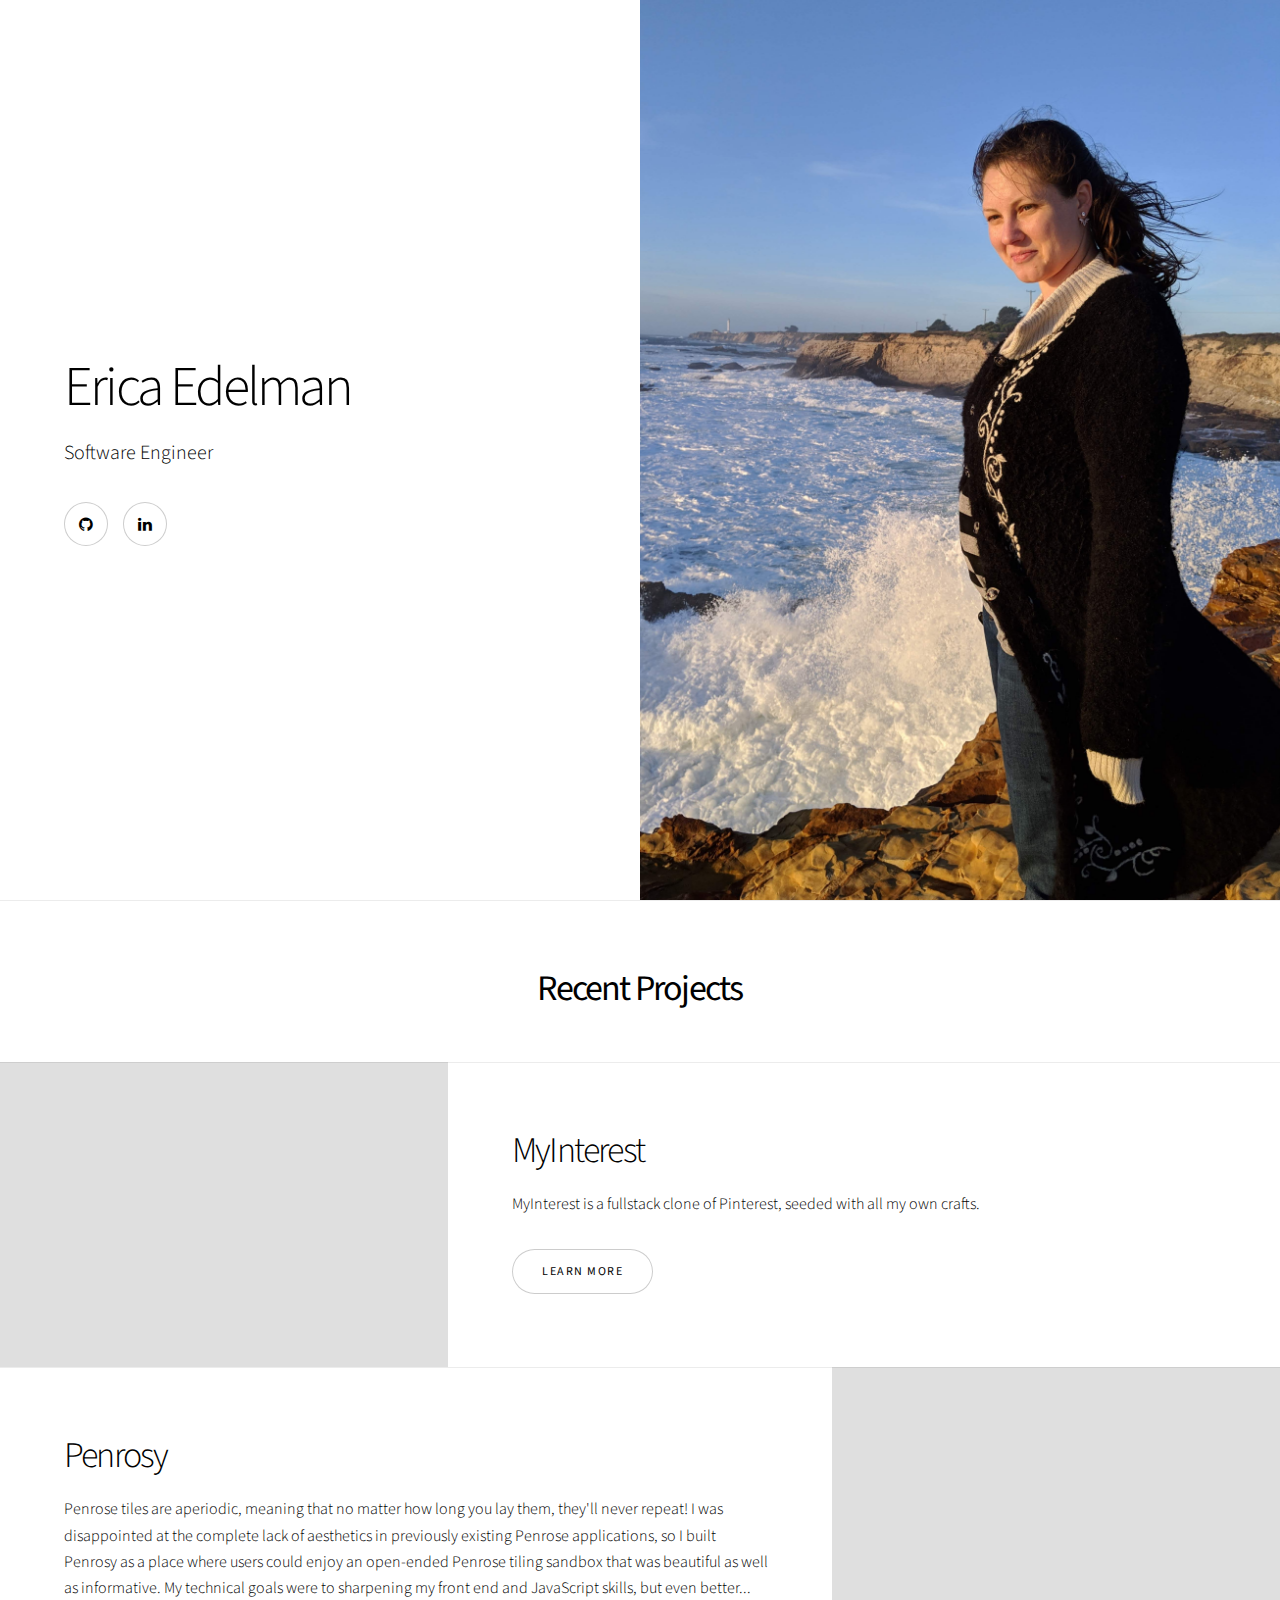
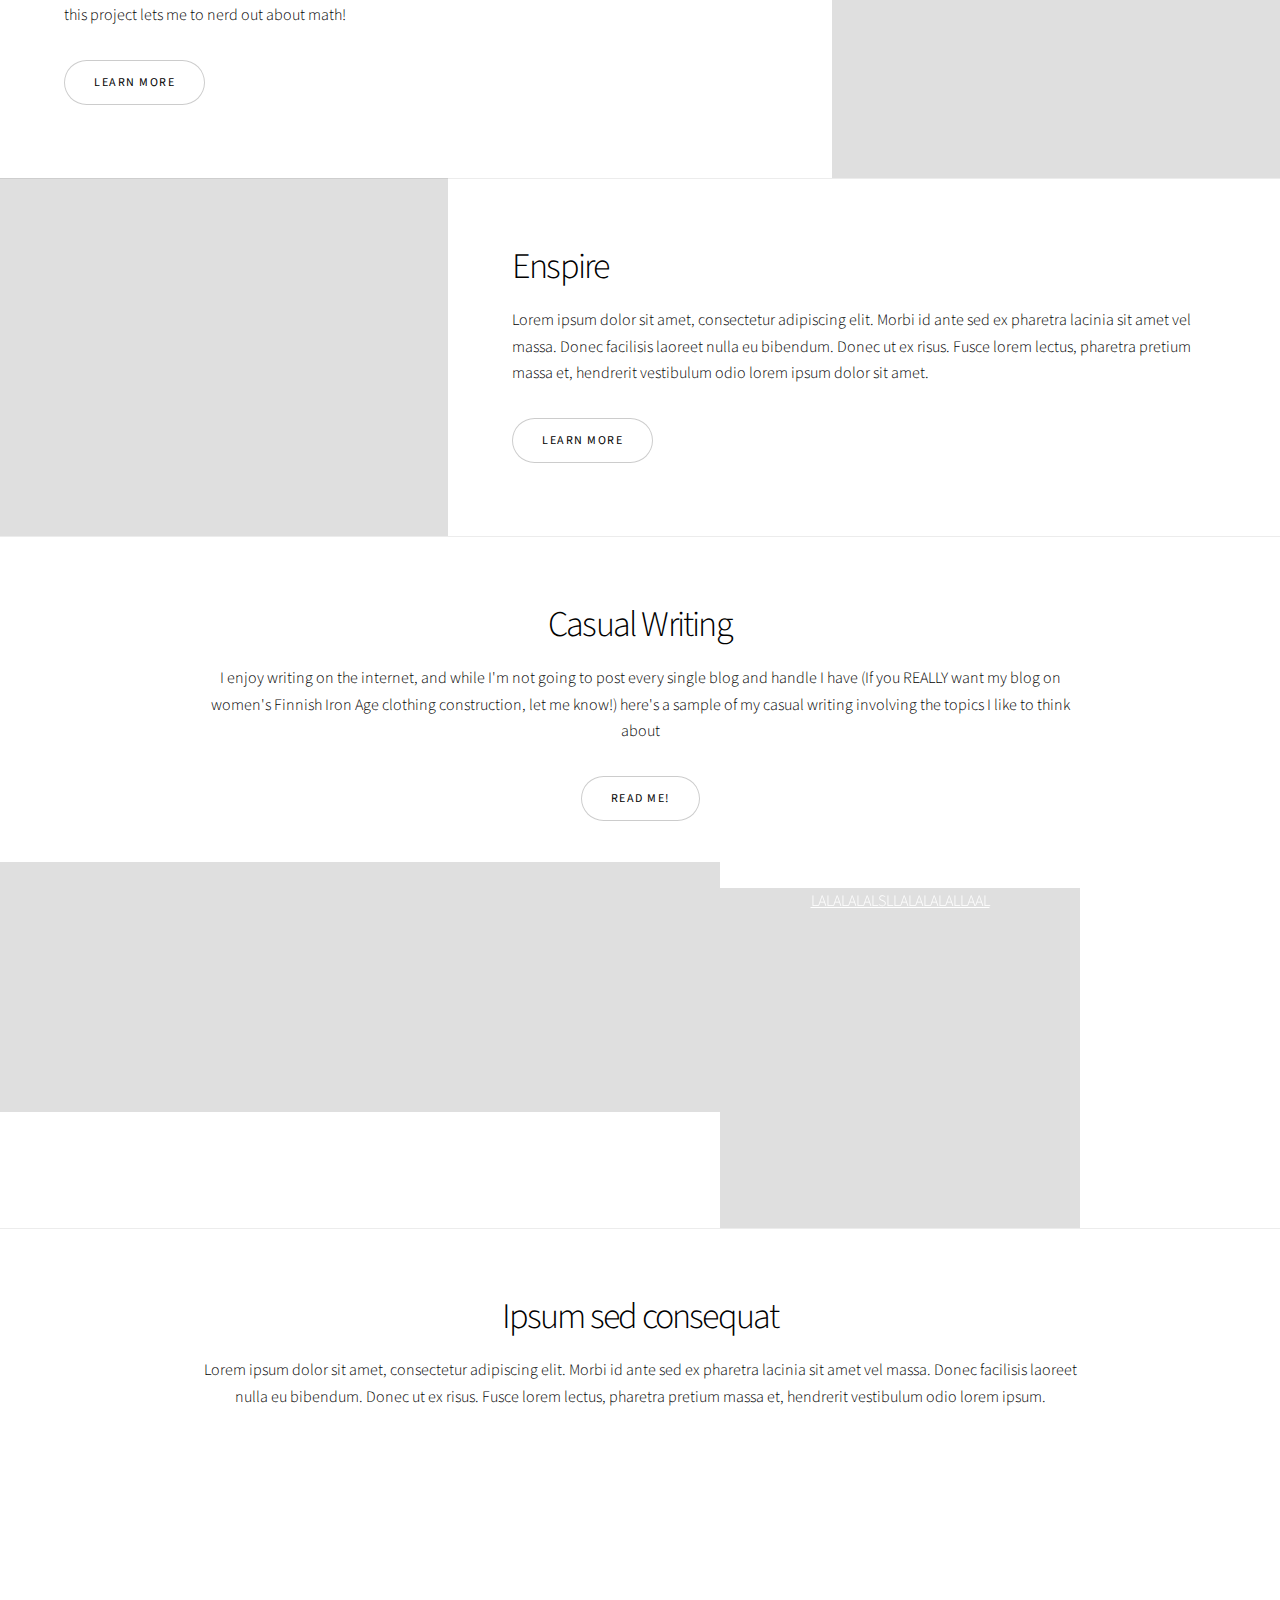
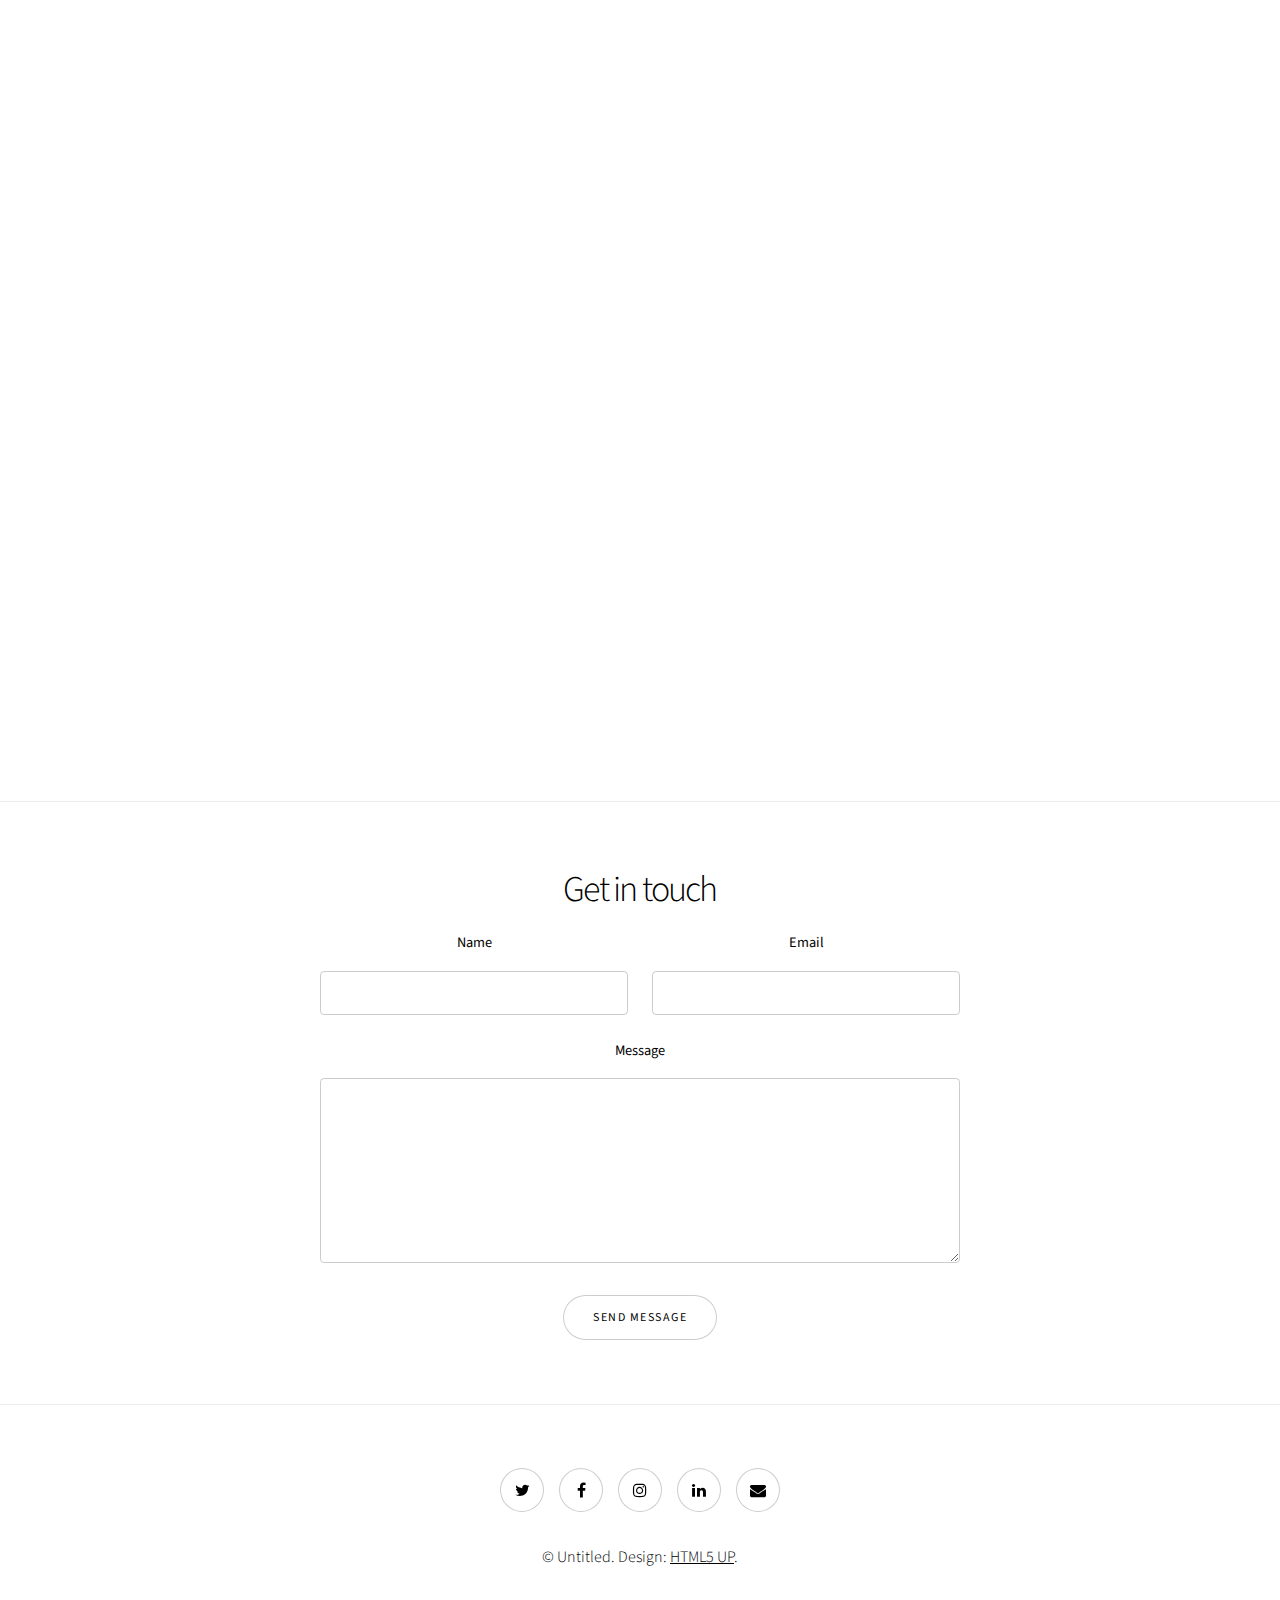
==== index.html @ 6e7ff06a "Add blog page and link buttons" ====
<!DOCTYPE HTML>
<!--
	Story by HTML5 UP
	html5up.net | @ajlkn
	Free for personal and commercial use under the CCA 3.0 license (html5up.net/license)
-->
<html>
	<head>
		<title>Erica Edelman</title>
		<meta charset="utf-8" />
		<meta name="viewport" content="width=device-width, initial-scale=1, user-scalable=no" />
		<link rel="stylesheet" href="assets/css/main.css" />
		<noscript><link rel="stylesheet" href="assets/css/noscript.css" /></noscript>
	</head>
	<body class="is-preload">

		<!-- Wrapper -->
			<div id="wrapper" class="divided">

				<!-- One -->
					<section class="banner style1 orient-left content-align-left image-position-right fullscreen onload-image-fade-in onload-content-fade-right">
						<div class="content" id='smaller'>
							<h1>Erica Edelman</h1>
							<p class="major">Software Engineer </p>


								<ul class="icons">

									<li><a href="#" class="icon style2 fa-github"><span class="label">Github</span></a></li>

									<li><a href="#" class="icon style2 fa-linkedin"><span class="label">LinkedIn</span></a></li>
									<!-- <li><a href="#" class="icon style2 fa-envelope"><span class="label">Email</span></a></li> -->
								</ul>



						</div>
						<div class="image">
							<img src="images/erica-ocean.jpg" alt="" />
						</div>
					</section>

					<section class="wrapper style1 align-center">
						<div class="inner">
							<h2><b>Recent Projects</b></h2>

						</div>
					</section>

				<!-- Two -->
					<section class="spotlight style1 orient-right content-align-left image-position-center onscroll-image-fade-in" id="first">
						<div class="content">
							<h2>MyInterest</h2>
							<p>MyInterest is a fullstack clone of Pinterest, seeded with all my own crafts.  </p>
							<ul class="actions stacked">
								<li><a href="#" class="button">Learn More</a></li>
							</ul>
						</div>
						<div class="image">
							<img src="images/myinterest_user.png" alt="" />
						</div>
					</section>

				<!-- Three -->
					<section class="spotlight style1 orient-left content-align-left image-position-center onscroll-image-fade-in">
						<div class="content">
							<h2>Penrosy</h2>
							<p>Penrose tiles are aperiodic, meaning that no matter how long you lay them, they'll never repeat! I was disappointed at the complete lack of aesthetics in previously existing Penrose applications, so I built Penrosy as a place where users could enjoy an open-ended Penrose tiling sandbox that was beautiful as well as informative.

							My technical goals were to sharpening my front end and JavaScript skills, but even better... this project lets me to nerd out about math! </p>
							<ul class="actions stacked">
								<li><a href="#" class="button">Learn More</a></li>
							</ul>
						</div>
						<div class="image">
							<img src="images/penrose_tiles.png" alt="" />
						</div>
					</section>

				<!-- Four -->
					<section class="spotlight style1 orient-right content-align-left image-position-center onscroll-image-fade-in">
						<div class="content">
							<h2>Enspire</h2>
							<p>Lorem ipsum dolor sit amet, consectetur adipiscing elit. Morbi id ante sed ex pharetra lacinia sit amet vel massa. Donec facilisis laoreet nulla eu bibendum. Donec ut ex risus. Fusce lorem lectus, pharetra pretium massa et, hendrerit vestibulum odio lorem ipsum dolor sit amet.</p>
							<ul class="actions stacked">
								<li><a href="#" class="button">Learn More</a></li>
							</ul>
						</div>
						<div class="image">
							<img id='screenshot' src="images/enspire_splash.png" alt="" />
						</div>
					</section>

				<!-- Five -->
					<section class="wrapper style1 align-center">
						<div class="inner">
							<h2>Casual Writing</h2>
							<p>I enjoy writing on the internet, and while I'm not
							going to post every single blog and handle I have
							(If you REALLY want my blog on women's Finnish Iron Age clothing construction, let me know!) here's a sample of my casual writing involving the topics I like to think about</p>

							<a href="#/blog.html" class="button">Read Me!</a>
						</div>

						<!-- Gallery -->
							<div class="gallery style2 medium lightbox onscroll-fade-in">


								<article>
									<a href="images/gallery/fulls/03.jpg" class="image">
										<img src="images/gallery/thumbs/03.jpg" alt="" />
									</a>
									<div class="caption">
										<h3>Magna Amet</h3>
										<p>Lorem ipsum dolor amet, consectetur magna etiam elit. Etiam sed ultrices.</p>
										<ul class="actions fixed">
											<li><span class="button small">Details</span></li>
										</ul>
									</div>
								</article>
								<article>
									<a href="images/gallery/fulls/04.jpg" class="image">
										<img src="images/gallery/thumbs/04.jpg" alt="" />
									</a>
									<div class="caption">
										<h3>Sed Tempus</h3>
										<p>Lorem ipsum dolor amet, consectetur magna etiam elit. Etiam sed ultrices.</p>
										<ul class="actions fixed">
											<li><span class="button small">Details</span></li>
										</ul>
									</div>
								</article>
								<article>
									HHEHEHEHEHHEHEHEHEH
									<a href="images/enspire_splash.png" class="image">
										LALALALALSLLALALALALLAAL
										<img src="images/penrose_tiles.png" alt="" />
									</a>
									<div class="caption">
										<h3>Casual Writing</h3>
										<p>I enjoy writing on the internet, and while I'm not
										going to post every single blog and handle I have
										(If you REALLY want my blog on women's Finnish Iron Age clothing construction, let me know!) here's a sample of my casual writing involving the topics I like to think about</p>
										<ul class="actions fixed">
											<li><span class="button small">Details</span></li>
										</ul>
									</div>
								</article>


							</div>

					</section>

				<!-- Six -->
					<section class="wrapper style1 align-center">
						<div class="inner">
							<h2>Ipsum sed consequat</h2>
							<p>Lorem ipsum dolor sit amet, consectetur adipiscing elit. Morbi id ante sed ex pharetra lacinia sit amet vel massa. Donec facilisis laoreet nulla eu bibendum. Donec ut ex risus. Fusce lorem lectus, pharetra pretium massa et, hendrerit vestibulum odio lorem ipsum.</p>
							<div class="items style3 medium onscroll-fade-in">
								<section>
									<span class="icon style2 major fa-diamond"></span>
									<h3>Ruby</h3>
									<p></p>
								</section>
								<section>
									<span class="icon style2 major fa-save"></span>
									<h3>Rails</h3>
									<p></p>
								</section>
								<section>
									<span class="icon style2 major fa-bar-chart"></span>
									<h3>React</h3>
									<p></p>
								</section>
								<section>
									<span class="icon style2 major fa-wifi"></span>
									<h3>Redux</h3>
									<p></p>
								</section>
								<section>
									<span class="icon style2 major fa-cog"></span>
									<h3>JavaScript</h3>
									<p></p>
								</section>
								<section>
									<span class="icon style2 major fa-paper-plane"></span>
									<h3>Webpack</h3>
									<p></p>
								</section>
								<section>
									<span class="icon style2 major fa-desktop"></span>
									<h3>Git</h3>
									<p></p>
								</section>
								<section>
									<span class="icon style2 major fa-refresh"></span>
									<h3>Elit</h3>
									<p>Lorem ipsum dolor sit amet, consectetur adipiscing elit. Morbi dui turpis, cursus eget orci amet aliquam congue semper. Etiam eget ultrices risus nec tempor elit.</p>
								</section>
								<section>
									<span class="icon style2 major fa-hashtag"></span>
									<h3>Morbi</h3>
									<p>Lorem ipsum dolor sit amet, consectetur adipiscing elit. Morbi dui turpis, cursus eget orci amet aliquam congue semper. Etiam eget ultrices risus nec tempor elit.</p>
								</section>
								<section>
									<span class="icon style2 major fa-bolt"></span>
									<h3>Turpis</h3>
									<p>Lorem ipsum dolor sit amet, consectetur adipiscing elit. Morbi dui turpis, cursus eget orci amet aliquam congue semper. Etiam eget ultrices risus nec tempor elit.</p>
								</section>
								<section>
									<span class="icon style2 major fa-envelope"></span>
									<h3>Ultrices</h3>
									<p>Lorem ipsum dolor sit amet, consectetur adipiscing elit. Morbi dui turpis, cursus eget orci amet aliquam congue semper. Etiam eget ultrices risus nec tempor elit.</p>
								</section>
								<section>
									<span class="icon style2 major fa-leaf"></span>
									<h3>Risus</h3>
									<p>Lorem ipsum dolor sit amet, consectetur adipiscing elit. Morbi dui turpis, cursus eget orci amet aliquam congue semper. Etiam eget ultrices risus nec tempor elit.</p>
								</section>
							</div>
						</div>
					</section>

				<!-- Seven -->
					<section class="wrapper style1 align-center">
						<div class="inner medium">
							<h2>Get in touch</h2>
							<form method="post" action="#">
								<div class="fields">
									<div class="field half">
										<label for="name">Name</label>
										<input type="text" name="name" id="name" value="" />
									</div>
									<div class="field half">
										<label for="email">Email</label>
										<input type="email" name="email" id="email" value="" />
									</div>
									<div class="field">
										<label for="message">Message</label>
										<textarea name="message" id="message" rows="6"></textarea>
									</div>
								</div>
								<ul class="actions special">
									<li><input type="submit" name="submit" id="submit" value="Send Message" /></li>
								</ul>
							</form>

						</div>
					</section>

				<!-- Footer -->
					<footer class="wrapper style1 align-center">
						<div class="inner">
							<ul class="icons">
								<li><a href="#" class="icon style2 fa-twitter"><span class="label">Twitter</span></a></li>
								<li><a href="#" class="icon style2 fa-facebook"><span class="label">Facebook</span></a></li>
								<li><a href="#" class="icon style2 fa-instagram"><span class="label">Instagram</span></a></li>
								<li><a href="#" class="icon style2 fa-linkedin"><span class="label">LinkedIn</span></a></li>
								<li><a href="#" class="icon style2 fa-envelope"><span class="label">Email</span></a></li>
							</ul>
							<p>&copy; Untitled. Design: <a href="https://html5up.net">HTML5 UP</a>.</p>
						</div>
					</footer>

			</div>

		<!-- Scripts -->
			<script src="assets/js/jquery.min.js"></script>
			<script src="assets/js/jquery.scrollex.min.js"></script>
			<script src="assets/js/jquery.scrolly.min.js"></script>
			<script src="assets/js/browser.min.js"></script>
			<script src="assets/js/breakpoints.min.js"></script>
			<script src="assets/js/util.js"></script>
			<script src="assets/js/main.js"></script>

	</body>
</html>
---- assets/css/main.css ----
@charset "UTF-8";
@import 'font-awesome.min.css';
@import url("https://fonts.googleapis.com/css?family=Source+Sans+Pro:300,300i,400,400i");
/*
	Story by HTML5 UP
	html5up.net | @ajlkn
	Free for personal and commercial use under the CCA 3.0 license (html5up.net/license)
*/
html, body, div, span, applet, object,
iframe, h1, h2, h3, h4, h5, h6, p, blockquote,
pre, a, abbr, acronym, address, big, cite,
code, del, dfn, em, img, ins, kbd, q, s, samp,
small, strike, strong, sub, sup, tt, var, b,
u, i, center, dl, dt, dd, ol, ul, li, fieldset,
form, label, legend, table, caption, tbody,
tfoot, thead, tr, th, td, article, aside,
canvas, details, embed, figure, figcaption,
footer, header, hgroup, menu, nav, output, ruby,
section, summary, time, mark, audio, video {
  margin: 0;
  padding: 0;
  border: 0;
  font-size: 100%;
  font: inherit;
  vertical-align: baseline;
}

article, aside, details, figcaption, figure,
footer, header, hgroup, menu, nav, section {
  display: block;
}

body {
  line-height: 1;
}

ol, ul {
  list-style: none;
}

blockquote, q {
  quotes: none;
}
blockquote:before, blockquote:after, q:before, q:after {
  content: "";
  content: none;
}

table {
  border-collapse: collapse;
  border-spacing: 0;
}

body {
  -webkit-text-size-adjust: none;
}

mark {
  background-color: transparent;
  color: inherit;
}

input::-moz-focus-inner {
  border: 0;
  padding: 0;
}

input, select, textarea {
  -moz-appearance: none;
  -webkit-appearance: none;
  -ms-appearance: none;
  appearance: none;
}

/* Basic */
@-ms-viewport {
  width: device-width;
}
body {
  -ms-overflow-style: scrollbar;
}

@media screen and (max-width: 480px) {
  html, body {
    min-width: 320px;
  }
}
html {
  box-sizing: border-box;
}

*, *:before, *:after {
  box-sizing: inherit;
}

body {
  background: #ffffff;
}
body.is-preload *, body.is-preload *:before, body.is-preload *:after {
  -moz-animation: none !important;
  -webkit-animation: none !important;
  -ms-animation: none !important;
  animation: none !important;
  -moz-transition: none !important;
  -webkit-transition: none !important;
  -ms-transition: none !important;
  transition: none !important;
}

/* Type */
html {
  font-size: 18pt;
}
@media screen and (max-width: 1680px) {
  html {
    font-size: 14pt;
  }
}
@media screen and (max-width: 1280px) {
  html {
    font-size: 12pt;
  }
}
@media screen and (max-width: 736px) {
  html {
    font-size: 11pt;
  }
}
@media screen and (max-width: 360px) {
  html {
    font-size: 10pt;
  }
}

body {
  background-color: #ffffff;
  color: #000000;
}

body, input, select, textarea {
  font-family: "Source Sans Pro", Helvetica, sans-serif;
  font-size: 1rem;
  font-weight: 300;
  line-height: 1.65;
}

a {
  -moz-transition: color 0.2s ease-in-out;
  -webkit-transition: color 0.2s ease-in-out;
  -ms-transition: color 0.2s ease-in-out;
  transition: color 0.2s ease-in-out;
  text-decoration: underline;
}
a:hover {
  text-decoration: none;
}

strong, b {
  font-weight: 400;
}

em, i {
  font-style: italic;
}

p {
  margin: 0 0 2rem 0;
}
p.major {
  font-size: 1.25rem;
}

h1, h2, h3, h4, h5, h6 {
  font-weight: 300;
  line-height: 1.375;
  letter-spacing: -0.05em;
  margin: 0 0 1rem 0;
}
h1 a, h2 a, h3 a, h4 a, h5 a, h6 a {
  color: inherit;
  text-decoration: none;
}

h1 {
  font-size: 3.5rem;
  line-height: 1.2;
}

h2 {
  font-size: 2.25rem;
}

h3 {
  font-size: 1.5rem;
}

h4 {
  font-size: 1.1rem;
}

h5 {
  font-size: 0.9rem;
}

h6 {
  font-size: 0.7rem;
}

sub {
  font-size: 0.8rem;
  position: relative;
  top: 0.5rem;
}

sup {
  font-size: 0.8rem;
  position: relative;
  top: -0.5rem;
}

blockquote {
  border-left: solid 4px;
  font-style: italic;
  margin: 0 0 2rem 0;
  padding: 0.5rem 0 0.5rem 2rem;
}

code {
  border-radius: 4px;
  font-family: "Courier New", monospace;
  font-size: 0.9em;
  margin: 0 0.25rem;
  padding: 0.25rem 0.325rem;
}

pre {
  -webkit-overflow-scrolling: touch;
  font-family: "Courier New", monospace;
  font-size: 0.9em;
  margin: 0 0 2rem 0;
}
pre code {
  display: block;
  line-height: 1.5;
  padding: 0.75rem 1rem;
  overflow-x: auto;
}

hr {
  border: 0;
  border-bottom: solid 1px;
  margin: 2.5rem 0;
}
hr.major {
  margin: 3.5rem 0;
}

.align-left {
  text-align: left;
}

.align-center {
  text-align: center;
}

.align-right {
  text-align: right;
}

@media screen and (max-width: 736px) {
  p.major {
    font-size: 1.1rem;
  }

  h1 {
    font-size: 2.5rem;
  }

  h2 {
    font-size: 2rem;
  }

  h3 {
    font-size: 1.25rem;
  }

  h4 {
    font-size: 1rem;
  }
}
input, select, textarea {
  color: #000000;
}

a {
  color: #000000;
}
a:hover {
  color: #47D3E5;
}

strong, b {
  color: #000000;
}

h1, h2, h3, h4, h5, h6 {
  color: #000000;
}

blockquote {
  border-left-color: rgba(0, 0, 0, 0.2);
}

code {
  background: rgba(0, 0, 0, 0.05);
  border-color: rgba(0, 0, 0, 0.2);
}

hr {
  border-bottom-color: rgba(0, 0, 0, 0.2);
}

/* Row */
.row {
  display: flex;
  flex-wrap: wrap;
  box-sizing: border-box;
  align-items: stretch;
}
.row > * {
  box-sizing: border-box;
}
.row.gtr-uniform > * > :last-child {
  margin-bottom: 0;
}
.row.aln-left {
  justify-content: flex-start;
}
.row.aln-center {
  justify-content: center;
}
.row.aln-right {
  justify-content: flex-end;
}
.row.aln-top {
  align-items: flex-start;
}
.row.aln-middle {
  align-items: center;
}
.row.aln-bottom {
  align-items: flex-end;
}
.row > .imp {
  order: -1;
}
.row > .col-1 {
  width: 8.3333333333%;
}
.row > .off-1 {
  margin-left: 8.3333333333%;
}
.row > .col-2 {
  width: 16.6666666667%;
}
.row > .off-2 {
  margin-left: 16.6666666667%;
}
.row > .col-3 {
  width: 25%;
}
.row > .off-3 {
  margin-left: 25%;
}
.row > .col-4 {
  width: 33.3333333333%;
}
.row > .off-4 {
  margin-left: 33.3333333333%;
}
.row > .col-5 {
  width: 41.6666666667%;
}
.row > .off-5 {
  margin-left: 41.6666666667%;
}
.row > .col-6 {
  width: 50%;
}
.row > .off-6 {
  margin-left: 50%;
}
.row > .col-7 {
  width: 58.3333333333%;
}
.row > .off-7 {
  margin-left: 58.3333333333%;
}
.row > .col-8 {
  width: 66.6666666667%;
}
.row > .off-8 {
  margin-left: 66.6666666667%;
}
.row > .col-9 {
  width: 75%;
}
.row > .off-9 {
  margin-left: 75%;
}
.row > .col-10 {
  width: 83.3333333333%;
}
.row > .off-10 {
  margin-left: 83.3333333333%;
}
.row > .col-11 {
  width: 91.6666666667%;
}
.row > .off-11 {
  margin-left: 91.6666666667%;
}
.row > .col-12 {
  width: 100%;
}
.row > .off-12 {
  margin-left: 100%;
}
.row.gtr-0 {
  margin-top: 0;
  margin-left: 0rem;
}
.row.gtr-0 > * {
  padding: 0 0 0 0rem;
}
.row.gtr-0.gtr-uniform {
  margin-top: 0rem;
}
.row.gtr-0.gtr-uniform > * {
  padding-top: 0rem;
}
.row.gtr-25 {
  margin-top: 0;
  margin-left: -0.5rem;
}
.row.gtr-25 > * {
  padding: 0 0 0 0.5rem;
}
.row.gtr-25.gtr-uniform {
  margin-top: -0.5rem;
}
.row.gtr-25.gtr-uniform > * {
  padding-top: 0.5rem;
}
.row.gtr-50 {
  margin-top: 0;
  margin-left: -1rem;
}
.row.gtr-50 > * {
  padding: 0 0 0 1rem;
}
.row.gtr-50.gtr-uniform {
  margin-top: -1rem;
}
.row.gtr-50.gtr-uniform > * {
  padding-top: 1rem;
}
.row {
  margin-top: 0;
  margin-left: -2rem;
}
.row > * {
  padding: 0 0 0 2rem;
}
.row.gtr-uniform {
  margin-top: -2rem;
}
.row.gtr-uniform > * {
  padding-top: 2rem;
}
.row.gtr-150 {
  margin-top: 0;
  margin-left: -3rem;
}
.row.gtr-150 > * {
  padding: 0 0 0 3rem;
}
.row.gtr-150.gtr-uniform {
  margin-top: -3rem;
}
.row.gtr-150.gtr-uniform > * {
  padding-top: 3rem;
}
.row.gtr-200 {
  margin-top: 0;
  margin-left: -4rem;
}
.row.gtr-200 > * {
  padding: 0 0 0 4rem;
}
.row.gtr-200.gtr-uniform {
  margin-top: -4rem;
}
.row.gtr-200.gtr-uniform > * {
  padding-top: 4rem;
}
@media screen and (max-width: 1680px) {
  .row {
    display: flex;
    flex-wrap: wrap;
    box-sizing: border-box;
    align-items: stretch;
  }
  .row > * {
    box-sizing: border-box;
  }
  .row.gtr-uniform > * > :last-child {
    margin-bottom: 0;
  }
  .row.aln-left {
    justify-content: flex-start;
  }
  .row.aln-center {
    justify-content: center;
  }
  .row.aln-right {
    justify-content: flex-end;
  }
  .row.aln-top {
    align-items: flex-start;
  }
  .row.aln-middle {
    align-items: center;
  }
  .row.aln-bottom {
    align-items: flex-end;
  }
  .row > .imp-xlarge {
    order: -1;
  }
  .row > .col-1-xlarge {
    width: 8.3333333333%;
  }
  .row > .off-1-xlarge {
    margin-left: 8.3333333333%;
  }
  .row > .col-2-xlarge {
    width: 16.6666666667%;
  }
  .row > .off-2-xlarge {
    margin-left: 16.6666666667%;
  }
  .row > .col-3-xlarge {
    width: 25%;
  }
  .row > .off-3-xlarge {
    margin-left: 25%;
  }
  .row > .col-4-xlarge {
    width: 33.3333333333%;
  }
  .row > .off-4-xlarge {
    margin-left: 33.3333333333%;
  }
  .row > .col-5-xlarge {
    width: 41.6666666667%;
  }
  .row > .off-5-xlarge {
    margin-left: 41.6666666667%;
  }
  .row > .col-6-xlarge {
    width: 50%;
  }
  .row > .off-6-xlarge {
    margin-left: 50%;
  }
  .row > .col-7-xlarge {
    width: 58.3333333333%;
  }
  .row > .off-7-xlarge {
    margin-left: 58.3333333333%;
  }
  .row > .col-8-xlarge {
    width: 66.6666666667%;
  }
  .row > .off-8-xlarge {
    margin-left: 66.6666666667%;
  }
  .row > .col-9-xlarge {
    width: 75%;
  }
  .row > .off-9-xlarge {
    margin-left: 75%;
  }
  .row > .col-10-xlarge {
    width: 83.3333333333%;
  }
  .row > .off-10-xlarge {
    margin-left: 83.3333333333%;
  }
  .row > .col-11-xlarge {
    width: 91.6666666667%;
  }
  .row > .off-11-xlarge {
    margin-left: 91.6666666667%;
  }
  .row > .col-12-xlarge {
    width: 100%;
  }
  .row > .off-12-xlarge {
    margin-left: 100%;
  }
  .row.gtr-0 {
    margin-top: 0;
    margin-left: 0rem;
  }
  .row.gtr-0 > * {
    padding: 0 0 0 0rem;
  }
  .row.gtr-0.gtr-uniform {
    margin-top: 0rem;
  }
  .row.gtr-0.gtr-uniform > * {
    padding-top: 0rem;
  }
  .row.gtr-25 {
    margin-top: 0;
    margin-left: -0.5rem;
  }
  .row.gtr-25 > * {
    padding: 0 0 0 0.5rem;
  }
  .row.gtr-25.gtr-uniform {
    margin-top: -0.5rem;
  }
  .row.gtr-25.gtr-uniform > * {
    padding-top: 0.5rem;
  }
  .row.gtr-50 {
    margin-top: 0;
    margin-left: -1rem;
  }
  .row.gtr-50 > * {
    padding: 0 0 0 1rem;
  }
  .row.gtr-50.gtr-uniform {
    margin-top: -1rem;
  }
  .row.gtr-50.gtr-uniform > * {
    padding-top: 1rem;
  }
  .row {
    margin-top: 0;
    margin-left: -2rem;
  }
  .row > * {
    padding: 0 0 0 2rem;
  }
  .row.gtr-uniform {
    margin-top: -2rem;
  }
  .row.gtr-uniform > * {
    padding-top: 2rem;
  }
  .row.gtr-150 {
    margin-top: 0;
    margin-left: -3rem;
  }
  .row.gtr-150 > * {
    padding: 0 0 0 3rem;
  }
  .row.gtr-150.gtr-uniform {
    margin-top: -3rem;
  }
  .row.gtr-150.gtr-uniform > * {
    padding-top: 3rem;
  }
  .row.gtr-200 {
    margin-top: 0;
    margin-left: -4rem;
  }
  .row.gtr-200 > * {
    padding: 0 0 0 4rem;
  }
  .row.gtr-200.gtr-uniform {
    margin-top: -4rem;
  }
  .row.gtr-200.gtr-uniform > * {
    padding-top: 4rem;
  }
}
@media screen and (max-width: 1280px) {
  .row {
    display: flex;
    flex-wrap: wrap;
    box-sizing: border-box;
    align-items: stretch;
  }
  .row > * {
    box-sizing: border-box;
  }
  .row.gtr-uniform > * > :last-child {
    margin-bottom: 0;
  }
  .row.aln-left {
    justify-content: flex-start;
  }
  .row.aln-center {
    justify-content: center;
  }
  .row.aln-right {
    justify-content: flex-end;
  }
  .row.aln-top {
    align-items: flex-start;
  }
  .row.aln-middle {
    align-items: center;
  }
  .row.aln-bottom {
    align-items: flex-end;
  }
  .row > .imp-large {
    order: -1;
  }
  .row > .col-1-large {
    width: 8.3333333333%;
  }
  .row > .off-1-large {
    margin-left: 8.3333333333%;
  }
  .row > .col-2-large {
    width: 16.6666666667%;
  }
  .row > .off-2-large {
    margin-left: 16.6666666667%;
  }
  .row > .col-3-large {
    width: 25%;
  }
  .row > .off-3-large {
    margin-left: 25%;
  }
  .row > .col-4-large {
    width: 33.3333333333%;
  }
  .row > .off-4-large {
    margin-left: 33.3333333333%;
  }
  .row > .col-5-large {
    width: 41.6666666667%;
  }
  .row > .off-5-large {
    margin-left: 41.6666666667%;
  }
  .row > .col-6-large {
    width: 50%;
  }
  .row > .off-6-large {
    margin-left: 50%;
  }
  .row > .col-7-large {
    width: 58.3333333333%;
  }
  .row > .off-7-large {
    margin-left: 58.3333333333%;
  }
  .row > .col-8-large {
    width: 66.6666666667%;
  }
  .row > .off-8-large {
    margin-left: 66.6666666667%;
  }
  .row > .col-9-large {
    width: 75%;
  }
  .row > .off-9-large {
    margin-left: 75%;
  }
  .row > .col-10-large {
    width: 83.3333333333%;
  }
  .row > .off-10-large {
    margin-left: 83.3333333333%;
  }
  .row > .col-11-large {
    width: 91.6666666667%;
  }
  .row > .off-11-large {
    margin-left: 91.6666666667%;
  }
  .row > .col-12-large {
    width: 100%;
  }
  .row > .off-12-large {
    margin-left: 100%;
  }
  .row.gtr-0 {
    margin-top: 0;
    margin-left: 0rem;
  }
  .row.gtr-0 > * {
    padding: 0 0 0 0rem;
  }
  .row.gtr-0.gtr-uniform {
    margin-top: 0rem;
  }
  .row.gtr-0.gtr-uniform > * {
    padding-top: 0rem;
  }
  .row.gtr-25 {
    margin-top: 0;
    margin-left: -0.5rem;
  }
  .row.gtr-25 > * {
    padding: 0 0 0 0.5rem;
  }
  .row.gtr-25.gtr-uniform {
    margin-top: -0.5rem;
  }
  .row.gtr-25.gtr-uniform > * {
    padding-top: 0.5rem;
  }
  .row.gtr-50 {
    margin-top: 0;
    margin-left: -1rem;
  }
  .row.gtr-50 > * {
    padding: 0 0 0 1rem;
  }
  .row.gtr-50.gtr-uniform {
    margin-top: -1rem;
  }
  .row.gtr-50.gtr-uniform > * {
    padding-top: 1rem;
  }
  .row {
    margin-top: 0;
    margin-left: -2rem;
  }
  .row > * {
    padding: 0 0 0 2rem;
  }
  .row.gtr-uniform {
    margin-top: -2rem;
  }
  .row.gtr-uniform > * {
    padding-top: 2rem;
  }
  .row.gtr-150 {
    margin-top: 0;
    margin-left: -3rem;
  }
  .row.gtr-150 > * {
    padding: 0 0 0 3rem;
  }
  .row.gtr-150.gtr-uniform {
    margin-top: -3rem;
  }
  .row.gtr-150.gtr-uniform > * {
    padding-top: 3rem;
  }
  .row.gtr-200 {
    margin-top: 0;
    margin-left: -4rem;
  }
  .row.gtr-200 > * {
    padding: 0 0 0 4rem;
  }
  .row.gtr-200.gtr-uniform {
    margin-top: -4rem;
  }
  .row.gtr-200.gtr-uniform > * {
    padding-top: 4rem;
  }
}
@media screen and (max-width: 980px) {
  .row {
    display: flex;
    flex-wrap: wrap;
    box-sizing: border-box;
    align-items: stretch;
  }
  .row > * {
    box-sizing: border-box;
  }
  .row.gtr-uniform > * > :last-child {
    margin-bottom: 0;
  }
  .row.aln-left {
    justify-content: flex-start;
  }
  .row.aln-center {
    justify-content: center;
  }
  .row.aln-right {
    justify-content: flex-end;
  }
  .row.aln-top {
    align-items: flex-start;
  }
  .row.aln-middle {
    align-items: center;
  }
  .row.aln-bottom {
    align-items: flex-end;
  }
  .row > .imp-medium {
    order: -1;
  }
  .row > .col-1-medium {
    width: 8.3333333333%;
  }
  .row > .off-1-medium {
    margin-left: 8.3333333333%;
  }
  .row > .col-2-medium {
    width: 16.6666666667%;
  }
  .row > .off-2-medium {
    margin-left: 16.6666666667%;
  }
  .row > .col-3-medium {
    width: 25%;
  }
  .row > .off-3-medium {
    margin-left: 25%;
  }
  .row > .col-4-medium {
    width: 33.3333333333%;
  }
  .row > .off-4-medium {
    margin-left: 33.3333333333%;
  }
  .row > .col-5-medium {
    width: 41.6666666667%;
  }
  .row > .off-5-medium {
    margin-left: 41.6666666667%;
  }
  .row > .col-6-medium {
    width: 50%;
  }
  .row > .off-6-medium {
    margin-left: 50%;
  }
  .row > .col-7-medium {
    width: 58.3333333333%;
  }
  .row > .off-7-medium {
    margin-left: 58.3333333333%;
  }
  .row > .col-8-medium {
    width: 66.6666666667%;
  }
  .row > .off-8-medium {
    margin-left: 66.6666666667%;
  }
  .row > .col-9-medium {
    width: 75%;
  }
  .row > .off-9-medium {
    margin-left: 75%;
  }
  .row > .col-10-medium {
    width: 83.3333333333%;
  }
  .row > .off-10-medium {
    margin-left: 83.3333333333%;
  }
  .row > .col-11-medium {
    width: 91.6666666667%;
  }
  .row > .off-11-medium {
    margin-left: 91.6666666667%;
  }
  .row > .col-12-medium {
    width: 100%;
  }
  .row > .off-12-medium {
    margin-left: 100%;
  }
  .row.gtr-0 {
    margin-top: 0;
    margin-left: 0rem;
  }
  .row.gtr-0 > * {
    padding: 0 0 0 0rem;
  }
  .row.gtr-0.gtr-uniform {
    margin-top: 0rem;
  }
  .row.gtr-0.gtr-uniform > * {
    padding-top: 0rem;
  }
  .row.gtr-25 {
    margin-top: 0;
    margin-left: -0.5rem;
  }
  .row.gtr-25 > * {
    padding: 0 0 0 0.5rem;
  }
  .row.gtr-25.gtr-uniform {
    margin-top: -0.5rem;
  }
  .row.gtr-25.gtr-uniform > * {
    padding-top: 0.5rem;
  }
  .row.gtr-50 {
    margin-top: 0;
    margin-left: -1rem;
  }
  .row.gtr-50 > * {
    padding: 0 0 0 1rem;
  }
  .row.gtr-50.gtr-uniform {
    margin-top: -1rem;
  }
  .row.gtr-50.gtr-uniform > * {
    padding-top: 1rem;
  }
  .row {
    margin-top: 0;
    margin-left: -2rem;
  }
  .row > * {
    padding: 0 0 0 2rem;
  }
  .row.gtr-uniform {
    margin-top: -2rem;
  }
  .row.gtr-uniform > * {
    padding-top: 2rem;
  }
  .row.gtr-150 {
    margin-top: 0;
    margin-left: -3rem;
  }
  .row.gtr-150 > * {
    padding: 0 0 0 3rem;
  }
  .row.gtr-150.gtr-uniform {
    margin-top: -3rem;
  }
  .row.gtr-150.gtr-uniform > * {
    padding-top: 3rem;
  }
  .row.gtr-200 {
    margin-top: 0;
    margin-left: -4rem;
  }
  .row.gtr-200 > * {
    padding: 0 0 0 4rem;
  }
  .row.gtr-200.gtr-uniform {
    margin-top: -4rem;
  }
  .row.gtr-200.gtr-uniform > * {
    padding-top: 4rem;
  }
}
@media screen and (max-width: 736px) {
  .row {
    display: flex;
    flex-wrap: wrap;
    box-sizing: border-box;
    align-items: stretch;
  }
  .row > * {
    box-sizing: border-box;
  }
  .row.gtr-uniform > * > :last-child {
    margin-bottom: 0;
  }
  .row.aln-left {
    justify-content: flex-start;
  }
  .row.aln-center {
    justify-content: center;
  }
  .row.aln-right {
    justify-content: flex-end;
  }
  .row.aln-top {
    align-items: flex-start;
  }
  .row.aln-middle {
    align-items: center;
  }
  .row.aln-bottom {
    align-items: flex-end;
  }
  .row > .imp-small {
    order: -1;
  }
  .row > .col-1-small {
    width: 8.3333333333%;
  }
  .row > .off-1-small {
    margin-left: 8.3333333333%;
  }
  .row > .col-2-small {
    width: 16.6666666667%;
  }
  .row > .off-2-small {
    margin-left: 16.6666666667%;
  }
  .row > .col-3-small {
    width: 25%;
  }
  .row > .off-3-small {
    margin-left: 25%;
  }
  .row > .col-4-small {
    width: 33.3333333333%;
  }
  .row > .off-4-small {
    margin-left: 33.3333333333%;
  }
  .row > .col-5-small {
    width: 41.6666666667%;
  }
  .row > .off-5-small {
    margin-left: 41.6666666667%;
  }
  .row > .col-6-small {
    width: 50%;
  }
  .row > .off-6-small {
    margin-left: 50%;
  }
  .row > .col-7-small {
    width: 58.3333333333%;
  }
  .row > .off-7-small {
    margin-left: 58.3333333333%;
  }
  .row > .col-8-small {
    width: 66.6666666667%;
  }
  .row > .off-8-small {
    margin-left: 66.6666666667%;
  }
  .row > .col-9-small {
    width: 75%;
  }
  .row > .off-9-small {
    margin-left: 75%;
  }
  .row > .col-10-small {
    width: 83.3333333333%;
  }
  .row > .off-10-small {
    margin-left: 83.3333333333%;
  }
  .row > .col-11-small {
    width: 91.6666666667%;
  }
  .row > .off-11-small {
    margin-left: 91.6666666667%;
  }
  .row > .col-12-small {
    width: 100%;
  }
  .row > .off-12-small {
    margin-left: 100%;
  }
  .row.gtr-0 {
    margin-top: 0;
    margin-left: 0rem;
  }
  .row.gtr-0 > * {
    padding: 0 0 0 0rem;
  }
  .row.gtr-0.gtr-uniform {
    margin-top: 0rem;
  }
  .row.gtr-0.gtr-uniform > * {
    padding-top: 0rem;
  }
  .row.gtr-25 {
    margin-top: 0;
    margin-left: -0.5rem;
  }
  .row.gtr-25 > * {
    padding: 0 0 0 0.5rem;
  }
  .row.gtr-25.gtr-uniform {
    margin-top: -0.5rem;
  }
  .row.gtr-25.gtr-uniform > * {
    padding-top: 0.5rem;
  }
  .row.gtr-50 {
    margin-top: 0;
    margin-left: -1rem;
  }
  .row.gtr-50 > * {
    padding: 0 0 0 1rem;
  }
  .row.gtr-50.gtr-uniform {
    margin-top: -1rem;
  }
  .row.gtr-50.gtr-uniform > * {
    padding-top: 1rem;
  }
  .row {
    margin-top: 0;
    margin-left: -2rem;
  }
  .row > * {
    padding: 0 0 0 2rem;
  }
  .row.gtr-uniform {
    margin-top: -2rem;
  }
  .row.gtr-uniform > * {
    padding-top: 2rem;
  }
  .row.gtr-150 {
    margin-top: 0;
    margin-left: -3rem;
  }
  .row.gtr-150 > * {
    padding: 0 0 0 3rem;
  }
  .row.gtr-150.gtr-uniform {
    margin-top: -3rem;
  }
  .row.gtr-150.gtr-uniform > * {
    padding-top: 3rem;
  }
  .row.gtr-200 {
    margin-top: 0;
    margin-left: -4rem;
  }
  .row.gtr-200 > * {
    padding: 0 0 0 4rem;
  }
  .row.gtr-200.gtr-uniform {
    margin-top: -4rem;
  }
  .row.gtr-200.gtr-uniform > * {
    padding-top: 4rem;
  }
}
@media screen and (max-width: 480px) {
  .row {
    display: flex;
    flex-wrap: wrap;
    box-sizing: border-box;
    align-items: stretch;
  }
  .row > * {
    box-sizing: border-box;
  }
  .row.gtr-uniform > * > :last-child {
    margin-bottom: 0;
  }
  .row.aln-left {
    justify-content: flex-start;
  }
  .row.aln-center {
    justify-content: center;
  }
  .row.aln-right {
    justify-content: flex-end;
  }
  .row.aln-top {
    align-items: flex-start;
  }
  .row.aln-middle {
    align-items: center;
  }
  .row.aln-bottom {
    align-items: flex-end;
  }
  .row > .imp-xsmall {
    order: -1;
  }
  .row > .col-1-xsmall {
    width: 8.3333333333%;
  }
  .row > .off-1-xsmall {
    margin-left: 8.3333333333%;
  }
  .row > .col-2-xsmall {
    width: 16.6666666667%;
  }
  .row > .off-2-xsmall {
    margin-left: 16.6666666667%;
  }
  .row > .col-3-xsmall {
    width: 25%;
  }
  .row > .off-3-xsmall {
    margin-left: 25%;
  }
  .row > .col-4-xsmall {
    width: 33.3333333333%;
  }
  .row > .off-4-xsmall {
    margin-left: 33.3333333333%;
  }
  .row > .col-5-xsmall {
    width: 41.6666666667%;
  }
  .row > .off-5-xsmall {
    margin-left: 41.6666666667%;
  }
  .row > .col-6-xsmall {
    width: 50%;
  }
  .row > .off-6-xsmall {
    margin-left: 50%;
  }
  .row > .col-7-xsmall {
    width: 58.3333333333%;
  }
  .row > .off-7-xsmall {
    margin-left: 58.3333333333%;
  }
  .row > .col-8-xsmall {
    width: 66.6666666667%;
  }
  .row > .off-8-xsmall {
    margin-left: 66.6666666667%;
  }
  .row > .col-9-xsmall {
    width: 75%;
  }
  .row > .off-9-xsmall {
    margin-left: 75%;
  }
  .row > .col-10-xsmall {
    width: 83.3333333333%;
  }
  .row > .off-10-xsmall {
    margin-left: 83.3333333333%;
  }
  .row > .col-11-xsmall {
    width: 91.6666666667%;
  }
  .row > .off-11-xsmall {
    margin-left: 91.6666666667%;
  }
  .row > .col-12-xsmall {
    width: 100%;
  }
  .row > .off-12-xsmall {
    margin-left: 100%;
  }
  .row.gtr-0 {
    margin-top: 0;
    margin-left: 0rem;
  }
  .row.gtr-0 > * {
    padding: 0 0 0 0rem;
  }
  .row.gtr-0.gtr-uniform {
    margin-top: 0rem;
  }
  .row.gtr-0.gtr-uniform > * {
    padding-top: 0rem;
  }
  .row.gtr-25 {
    margin-top: 0;
    margin-left: -0.5rem;
  }
  .row.gtr-25 > * {
    padding: 0 0 0 0.5rem;
  }
  .row.gtr-25.gtr-uniform {
    margin-top: -0.5rem;
  }
  .row.gtr-25.gtr-uniform > * {
    padding-top: 0.5rem;
  }
  .row.gtr-50 {
    margin-top: 0;
    margin-left: -1rem;
  }
  .row.gtr-50 > * {
    padding: 0 0 0 1rem;
  }
  .row.gtr-50.gtr-uniform {
    margin-top: -1rem;
  }
  .row.gtr-50.gtr-uniform > * {
    padding-top: 1rem;
  }
  .row {
    margin-top: 0;
    margin-left: -2rem;
  }
  .row > * {
    padding: 0 0 0 2rem;
  }
  .row.gtr-uniform {
    margin-top: -2rem;
  }
  .row.gtr-uniform > * {
    padding-top: 2rem;
  }
  .row.gtr-150 {
    margin-top: 0;
    margin-left: -3rem;
  }
  .row.gtr-150 > * {
    padding: 0 0 0 3rem;
  }
  .row.gtr-150.gtr-uniform {
    margin-top: -3rem;
  }
  .row.gtr-150.gtr-uniform > * {
    padding-top: 3rem;
  }
  .row.gtr-200 {
    margin-top: 0;
    margin-left: -4rem;
  }
  .row.gtr-200 > * {
    padding: 0 0 0 4rem;
  }
  .row.gtr-200.gtr-uniform {
    margin-top: -4rem;
  }
  .row.gtr-200.gtr-uniform > * {
    padding-top: 4rem;
  }
}
@media screen and (max-width: 360px) {
  .row {
    display: flex;
    flex-wrap: wrap;
    box-sizing: border-box;
    align-items: stretch;
  }
  .row > * {
    box-sizing: border-box;
  }
  .row.gtr-uniform > * > :last-child {
    margin-bottom: 0;
  }
  .row.aln-left {
    justify-content: flex-start;
  }
  .row.aln-center {
    justify-content: center;
  }
  .row.aln-right {
    justify-content: flex-end;
  }
  .row.aln-top {
    align-items: flex-start;
  }
  .row.aln-middle {
    align-items: center;
  }
  .row.aln-bottom {
    align-items: flex-end;
  }
  .row > .imp-xxsmall {
    order: -1;
  }
  .row > .col-1-xxsmall {
    width: 8.3333333333%;
  }
  .row > .off-1-xxsmall {
    margin-left: 8.3333333333%;
  }
  .row > .col-2-xxsmall {
    width: 16.6666666667%;
  }
  .row > .off-2-xxsmall {
    margin-left: 16.6666666667%;
  }
  .row > .col-3-xxsmall {
    width: 25%;
  }
  .row > .off-3-xxsmall {
    margin-left: 25%;
  }
  .row > .col-4-xxsmall {
    width: 33.3333333333%;
  }
  .row > .off-4-xxsmall {
    margin-left: 33.3333333333%;
  }
  .row > .col-5-xxsmall {
    width: 41.6666666667%;
  }
  .row > .off-5-xxsmall {
    margin-left: 41.6666666667%;
  }
  .row > .col-6-xxsmall {
    width: 50%;
  }
  .row > .off-6-xxsmall {
    margin-left: 50%;
  }
  .row > .col-7-xxsmall {
    width: 58.3333333333%;
  }
  .row > .off-7-xxsmall {
    margin-left: 58.3333333333%;
  }
  .row > .col-8-xxsmall {
    width: 66.6666666667%;
  }
  .row > .off-8-xxsmall {
    margin-left: 66.6666666667%;
  }
  .row > .col-9-xxsmall {
    width: 75%;
  }
  .row > .off-9-xxsmall {
    margin-left: 75%;
  }
  .row > .col-10-xxsmall {
    width: 83.3333333333%;
  }
  .row > .off-10-xxsmall {
    margin-left: 83.3333333333%;
  }
  .row > .col-11-xxsmall {
    width: 91.6666666667%;
  }
  .row > .off-11-xxsmall {
    margin-left: 91.6666666667%;
  }
  .row > .col-12-xxsmall {
    width: 100%;
  }
  .row > .off-12-xxsmall {
    margin-left: 100%;
  }
  .row.gtr-0 {
    margin-top: 0;
    margin-left: 0rem;
  }
  .row.gtr-0 > * {
    padding: 0 0 0 0rem;
  }
  .row.gtr-0.gtr-uniform {
    margin-top: 0rem;
  }
  .row.gtr-0.gtr-uniform > * {
    padding-top: 0rem;
  }
  .row.gtr-25 {
    margin-top: 0;
    margin-left: -0.5rem;
  }
  .row.gtr-25 > * {
    padding: 0 0 0 0.5rem;
  }
  .row.gtr-25.gtr-uniform {
    margin-top: -0.5rem;
  }
  .row.gtr-25.gtr-uniform > * {
    padding-top: 0.5rem;
  }
  .row.gtr-50 {
    margin-top: 0;
    margin-left: -1rem;
  }
  .row.gtr-50 > * {
    padding: 0 0 0 1rem;
  }
  .row.gtr-50.gtr-uniform {
    margin-top: -1rem;
  }
  .row.gtr-50.gtr-uniform > * {
    padding-top: 1rem;
  }
  .row {
    margin-top: 0;
    margin-left: -2rem;
  }
  .row > * {
    padding: 0 0 0 2rem;
  }
  .row.gtr-uniform {
    margin-top: -2rem;
  }
  .row.gtr-uniform > * {
    padding-top: 2rem;
  }
  .row.gtr-150 {
    margin-top: 0;
    margin-left: -3rem;
  }
  .row.gtr-150 > * {
    padding: 0 0 0 3rem;
  }
  .row.gtr-150.gtr-uniform {
    margin-top: -3rem;
  }
  .row.gtr-150.gtr-uniform > * {
    padding-top: 3rem;
  }
  .row.gtr-200 {
    margin-top: 0;
    margin-left: -4rem;
  }
  .row.gtr-200 > * {
    padding: 0 0 0 4rem;
  }
  .row.gtr-200.gtr-uniform {
    margin-top: -4rem;
  }
  .row.gtr-200.gtr-uniform > * {
    padding-top: 4rem;
  }
}

/* Box */
.box {
  border-radius: 4px;
  border: solid 1px;
  margin-bottom: 2rem;
  padding: 1.5rem;
}
.box > :last-child,
.box > :last-child > :last-child,
.box > :last-child > :last-child > :last-child {
  margin-bottom: 0;
}
.box.alt {
  border: 0;
  border-radius: 0;
  padding: 0;
}

.box {
  border-color: rgba(0, 0, 0, 0.2);
}

/* Button */
input[type=submit],
input[type=reset],
input[type=button],
button,
.button {
  -moz-appearance: none;
  -webkit-appearance: none;
  -ms-appearance: none;
  appearance: none;
  -moz-transition: background-color 0.2s ease-in-out, box-shadow 0.2s ease-in-out, color 0.2s ease-in-out;
  -webkit-transition: background-color 0.2s ease-in-out, box-shadow 0.2s ease-in-out, color 0.2s ease-in-out;
  -ms-transition: background-color 0.2s ease-in-out, box-shadow 0.2s ease-in-out, color 0.2s ease-in-out;
  transition: background-color 0.2s ease-in-out, box-shadow 0.2s ease-in-out, color 0.2s ease-in-out;
  border: 0;
  cursor: pointer;
  display: inline-block;
  font-weight: 400;
  letter-spacing: 0.125em;
  text-align: center;
  text-decoration: none;
  text-transform: uppercase;
  white-space: nowrap;
  font-size: 0.75rem;
  max-width: 20rem;
  height: 3.75em;
  line-height: 3.75em;
  border-radius: 3.75em;
  padding: 0 2.5em;
  text-overflow: ellipsis;
  overflow: hidden;
}
input[type=submit].icon:before,
input[type=reset].icon:before,
input[type=button].icon:before,
button.icon:before,
.button.icon:before {
  margin-right: 0.5rem;
}
input[type=submit].fit,
input[type=reset].fit,
input[type=button].fit,
button.fit,
.button.fit {
  width: 100%;
}
input[type=submit].small,
input[type=reset].small,
input[type=button].small,
button.small,
.button.small {
  font-size: 0.6rem;
  height: 3.325em;
  line-height: 3.325em;
  border-radius: 3.325em;
  padding: 0 2em;
}
input[type=submit].large,
input[type=reset].large,
input[type=button].large,
button.large,
.button.large {
  font-size: 0.8rem;
  height: 4em;
  line-height: 4em;
  border-radius: 4em;
  padding: 0 3em;
}
input[type=submit].wide,
input[type=reset].wide,
input[type=button].wide,
button.wide,
.button.wide {
  min-width: 14em;
}
input[type=submit].disabled, input[type=submit]:disabled,
input[type=reset].disabled,
input[type=reset]:disabled,
input[type=button].disabled,
input[type=button]:disabled,
button.disabled,
button:disabled,
.button.disabled,
.button:disabled {
  pointer-events: none;
  opacity: 0.25;
}

input[type=submit],
input[type=reset],
input[type=button],
button,
.button {
  background-color: transparent;
  box-shadow: inset 0 0 0 1px rgba(0, 0, 0, 0.2);
  color: #000000 !important;
}
input[type=submit]:hover,
input[type=reset]:hover,
input[type=button]:hover,
button:hover,
.button:hover {
  box-shadow: inset 0 0 0 1px #47D3E5;
  color: #47D3E5 !important;
}
input[type=submit]:active,
input[type=reset]:active,
input[type=button]:active,
button:active,
.button:active {
  background-color: rgba(71, 211, 229, 0.2);
  box-shadow: inset 0 0 0 1px #47D3E5;
  color: #47D3E5 !important;
}
input[type=submit].primary,
input[type=reset].primary,
input[type=button].primary,
button.primary,
.button.primary {
  background-color: #000000;
  box-shadow: none;
  color: #ffffff !important;
}
input[type=submit].primary:hover,
input[type=reset].primary:hover,
input[type=button].primary:hover,
button.primary:hover,
.button.primary:hover {
  background-color: #47D3E5;
}
input[type=submit].primary:active,
input[type=reset].primary:active,
input[type=button].primary:active,
button.primary:active,
.button.primary:active {
  background-color: #1ebdd1;
}

/* Form */
form {
  margin: 0 0 2rem 0;
}
form > :last-child {
  margin-bottom: 0;
}
form > .fields {
  display: -moz-flex;
  display: -webkit-flex;
  display: -ms-flex;
  display: flex;
  -moz-flex-wrap: wrap;
  -webkit-flex-wrap: wrap;
  -ms-flex-wrap: wrap;
  flex-wrap: wrap;
  width: calc(100% + 3rem);
  margin: -1.5rem 0 2rem -1.5rem;
}
form > .fields > .field {
  -moz-flex-grow: 0;
  -webkit-flex-grow: 0;
  -ms-flex-grow: 0;
  flex-grow: 0;
  -moz-flex-shrink: 0;
  -webkit-flex-shrink: 0;
  -ms-flex-shrink: 0;
  flex-shrink: 0;
  padding: 1.5rem 0 0 1.5rem;
  width: calc(100% - 1.5rem);
}
form > .fields > .field.half {
  width: calc(50% - 0.75rem);
}
form > .fields > .field.third {
  width: calc(100%/3 - 0.5rem);
}
form > .fields > .field.quarter {
  width: calc(25% - 0.375rem);
}
@media screen and (max-width: 480px) {
  form > .fields {
    width: calc(100% + 3rem);
    margin: -1.5rem 0 2rem -1.5rem;
  }
  form > .fields > .field {
    padding: 1.5rem 0 0 1.5rem;
    width: calc(100% - 1.5rem);
  }
  form > .fields > .field.half {
    width: calc(100% - 1.5rem);
  }
  form > .fields > .field.third {
    width: calc(100% - 1.5rem);
  }
  form > .fields > .field.quarter {
    width: calc(100% - 1.5rem);
  }
}

label {
  display: block;
  font-size: 0.9rem;
  font-weight: 400;
  margin: 0 0 1rem 0;
}

input[type=text],
input[type=password],
input[type=email],
input[type=tel],
input[type=search],
input[type=url],
select,
textarea {
  -moz-appearance: none;
  -webkit-appearance: none;
  -ms-appearance: none;
  appearance: none;
  background-color: transparent;
  border-radius: 4px;
  border: none;
  border: solid 1px;
  color: inherit;
  display: block;
  outline: 0;
  padding: 0 0.825rem;
  text-decoration: none;
  width: 100%;
}
input[type=text]:invalid,
input[type=password]:invalid,
input[type=email]:invalid,
input[type=tel]:invalid,
input[type=search]:invalid,
input[type=url]:invalid,
select:invalid,
textarea:invalid {
  box-shadow: none;
}

select {
  background-size: 1.25rem;
  background-repeat: no-repeat;
  background-position: calc(100% - 1rem) center;
  height: 2.75rem;
  padding-right: 2.75rem;
  text-overflow: ellipsis;
}
select:focus::-ms-value {
  background-color: transparent;
}
select::-ms-expand {
  display: none;
}

input[type=text],
input[type=password],
input[type=email],
input[type=tel],
input[type=search],
input[type=url],
select {
  height: 2.75rem;
}

textarea {
  padding: 0.75rem 1rem;
}

input[type=checkbox],
input[type=radio] {
  -moz-appearance: none;
  -webkit-appearance: none;
  -ms-appearance: none;
  appearance: none;
  display: block;
  float: left;
  margin-right: -2rem;
  opacity: 0;
  width: 1rem;
  z-index: -1;
}
input[type=checkbox] + label,
input[type=radio] + label {
  text-decoration: none;
  -moz-user-select: none;
  -webkit-user-select: none;
  -ms-user-select: none;
  user-select: none;
  cursor: pointer;
  display: inline-block;
  font-size: 1rem;
  font-weight: 300;
  padding-left: 2.4rem;
  padding-right: 0.75rem;
  position: relative;
  margin-bottom: 0;
}
input[type=checkbox] + label:before,
input[type=radio] + label:before {
  -moz-osx-font-smoothing: grayscale;
  -webkit-font-smoothing: antialiased;
  font-family: FontAwesome;
  font-style: normal;
  font-weight: normal;
  text-transform: none !important;
}
input[type=checkbox] + label:before,
input[type=radio] + label:before {
  border-radius: 4px;
  border: solid 1px;
  content: "";
  display: inline-block;
  height: 1.65rem;
  left: 0;
  line-height: 1.58125rem;
  position: absolute;
  text-align: center;
  top: 0;
  width: 1.65rem;
}
input[type=checkbox]:checked + label:before,
input[type=radio]:checked + label:before {
  content: "";
}

input[type=checkbox] + label:before {
  border-radius: 4px;
}

input[type=radio] + label:before {
  border-radius: 100%;
}

::-webkit-input-placeholder {
  opacity: 1;
}

:-moz-placeholder {
  opacity: 1;
}

::-moz-placeholder {
  opacity: 1;
}

:-ms-input-placeholder {
  opacity: 1;
}

label {
  color: #000000;
}

input[type=text],
input[type=password],
input[type=email],
input[type=tel],
input[type=search],
input[type=url],
select,
textarea {
  border-color: rgba(0, 0, 0, 0.2);
}
input[type=text]:focus,
input[type=password]:focus,
input[type=email]:focus,
input[type=tel]:focus,
input[type=search]:focus,
input[type=url]:focus,
select:focus,
textarea:focus {
  border-color: #47D3E5;
  box-shadow: 0 0 0 1px #47D3E5;
}

select {
  background-image: url("data:image/svg+xml;charset=utf8,%3Csvg xmlns='http://www.w3.org/2000/svg' width='40' height='40' preserveAspectRatio='none' viewBox='0 0 40 40'%3E%3Cpath d='M9.4,12.3l10.4,10.4l10.4-10.4c0.2-0.2,0.5-0.4,0.9-0.4c0.3,0,0.6,0.1,0.9,0.4l3.3,3.3c0.2,0.2,0.4,0.5,0.4,0.9 c0,0.4-0.1,0.6-0.4,0.9L20.7,31.9c-0.2,0.2-0.5,0.4-0.9,0.4c-0.3,0-0.6-0.1-0.9-0.4L4.3,17.3c-0.2-0.2-0.4-0.5-0.4-0.9 c0-0.4,0.1-0.6,0.4-0.9l3.3-3.3c0.2-0.2,0.5-0.4,0.9-0.4S9.1,12.1,9.4,12.3z' fill='rgba(0, 0, 0, 0.2)' /%3E%3C/svg%3E");
}
select option {
  color: #000000;
  background: #ffffff;
}

input[type=checkbox] + label,
input[type=radio] + label {
  color: #000000;
}
input[type=checkbox] + label:before,
input[type=radio] + label:before {
  border-color: rgba(0, 0, 0, 0.2);
}
input[type=checkbox]:checked + label:before,
input[type=radio]:checked + label:before {
  background-color: #000000;
  border-color: #000000;
  color: #ffffff;
}
input[type=checkbox]:focus + label:before,
input[type=radio]:focus + label:before {
  border-color: #47D3E5;
  box-shadow: 0 0 0 1px #47D3E5;
}

::-webkit-input-placeholder {
  color: rgba(0, 0, 0, 0.75) !important;
}

:-moz-placeholder {
  color: rgba(0, 0, 0, 0.75) !important;
}

::-moz-placeholder {
  color: rgba(0, 0, 0, 0.75) !important;
}

:-ms-input-placeholder {
  color: rgba(0, 0, 0, 0.75) !important;
}

/* Icon */
.icon {
  text-decoration: none;
  border-bottom: none;
  position: relative;
  text-align: center;
}
.icon:before {
  -moz-osx-font-smoothing: grayscale;
  -webkit-font-smoothing: antialiased;
  font-family: FontAwesome;
  font-style: normal;
  font-weight: normal;
  text-transform: none !important;
}
.icon > .label {
  display: none;
}
.icon.style2:before {
  border-radius: 2.75em;
  display: inline-block;
  height: 2.75em;
  line-height: 2.75em;
  width: 2.75em;
}
.icon.major {
  display: block;
  margin: 0 0 1rem 0;
}
.icon.major:before {
  font-size: 1.25rem;
}

a.icon.style2:before {
  -moz-transition: background-color 0.2s ease-in-out, box-shadow 0.2s ease-in-out, color 0.2s ease-in-out;
  -webkit-transition: background-color 0.2s ease-in-out, box-shadow 0.2s ease-in-out, color 0.2s ease-in-out;
  -ms-transition: background-color 0.2s ease-in-out, box-shadow 0.2s ease-in-out, color 0.2s ease-in-out;
  transition: background-color 0.2s ease-in-out, box-shadow 0.2s ease-in-out, color 0.2s ease-in-out;
}

.icon.style2:before {
  box-shadow: inset 0 0 0 1px rgba(0, 0, 0, 0.2);
}

a.icon.style2:hover:before {
  box-shadow: inset 0 0 0 1px #47D3E5;
  color: #47D3E5;
}
a.icon.style2:active:before {
  background-color: rgba(71, 211, 229, 0.1);
  box-shadow: inset 0 0 0 1px #47D3E5;
  color: #47D3E5;
}

/* Image */
.image {
  border: 0;
  border-radius: 4px;
  display: inline-block;
  position: relative;
}
.image img {
  display: block;
  border-radius: 4px;
}
.image #screenshot {
  width: 100%;
  height: auto;
  max-width: 100%;
}
.image.left, .image.right {
  width: 40%;
  max-width: 10rem;
}
.image.left img, .image.right img {
  width: 100%;
}
.image.left {
  float: left;
  margin: 0 1.5rem 1rem 0;
  top: 0.25rem;
}
.image.right {
  float: right;
  margin: 0 0 1rem 1.5rem;
  top: 0.25rem;
}
.image.fit {
  display: block;
  margin: 0 0 2rem 0;
  width: 100%;
}
.image.fit img {
  width: 100%;
}
.image.main {
  display: block;
  margin: 0 0 3rem 0;
  width: 100%;
}
.image.main img {
  width: 100%;
}

/* List */
ol {
  list-style: decimal;
  margin: 0 0 2rem 0;
  padding-left: 1.25rem;
}
ol li {
  padding-left: 0.25rem;
}

ul {
  list-style: disc;
  margin: 0 0 2rem 0;
  padding-left: 1rem;
}
ul li {
  padding-left: 0.5rem;
}
ul.alt {
  list-style: none;
  padding-left: 0;
}
ul.alt li {
  border-top: solid 1px;
  padding: 0.5rem 0;
}
ul.alt li:first-child {
  border-top: 0;
  padding-top: 0;
}

dl {
  margin: 0 0 2rem 0;
}
dl dt {
  display: block;
  font-weight: 400;
  margin: 0 0 1rem 0;
}
dl dd {
  margin-left: 2rem;
}
dl.style2 dt {
  width: 25%;
  float: left;
}
dl.style2 dd {
  width: 70%;
  float: left;
}
dl.style2:after {
  content: "";
  display: block;
  clear: both;
}

ul.alt li {
  border-top-color: rgba(0, 0, 0, 0.2);
}

/* Actions */
ul.actions {
  display: -moz-flex;
  display: -webkit-flex;
  display: -ms-flex;
  display: flex;
  cursor: default;
  list-style: none;
  margin-left: -1rem;
  padding-left: 0;
}
ul.actions li {
  padding: 0 0 0 1rem;
  vertical-align: middle;
}
ul.actions.special {
  -moz-justify-content: center;
  -webkit-justify-content: center;
  -ms-justify-content: center;
  justify-content: center;
  width: 100%;
  margin-left: 0;
}
ul.actions.special li:first-child {
  padding-left: 0;
}
ul.actions.stacked {
  -moz-flex-direction: column;
  -webkit-flex-direction: column;
  -ms-flex-direction: column;
  flex-direction: column;
  margin-left: 0;
}
ul.actions.stacked li {
  padding: 1.3rem 0 0 0;
}
ul.actions.stacked li:first-child {
  padding-top: 0;
}
ul.actions.fit {
  width: calc(100% + 1rem);
}
ul.actions.fit li {
  -moz-flex-grow: 1;
  -webkit-flex-grow: 1;
  -ms-flex-grow: 1;
  flex-grow: 1;
  -moz-flex-shrink: 1;
  -webkit-flex-shrink: 1;
  -ms-flex-shrink: 1;
  flex-shrink: 1;
  width: 100%;
}
ul.actions.fit li > * {
  width: 100%;
}
ul.actions.fit.stacked {
  width: 100%;
}
@media screen and (max-width: 480px) {
  ul.actions:not(.fixed) {
    -moz-flex-direction: column;
    -webkit-flex-direction: column;
    -ms-flex-direction: column;
    flex-direction: column;
    margin-left: 0;
    width: 100% !important;
  }
  ul.actions:not(.fixed) li {
    -moz-flex-grow: 1;
    -webkit-flex-grow: 1;
    -ms-flex-grow: 1;
    flex-grow: 1;
    -moz-flex-shrink: 1;
    -webkit-flex-shrink: 1;
    -ms-flex-shrink: 1;
    flex-shrink: 1;
    padding: 1rem 0 0 0;
    text-align: center;
    width: 100%;
  }
  ul.actions:not(.fixed) li > * {
    width: 100%;
  }
  ul.actions:not(.fixed) li:first-child {
    padding-top: 0;
  }
  ul.actions:not(.fixed) li input[type=submit],
ul.actions:not(.fixed) li input[type=reset],
ul.actions:not(.fixed) li input[type=button],
ul.actions:not(.fixed) li button,
ul.actions:not(.fixed) li .button {
    width: 100%;
  }
  ul.actions:not(.fixed) li input[type=submit].icon:before,
ul.actions:not(.fixed) li input[type=reset].icon:before,
ul.actions:not(.fixed) li input[type=button].icon:before,
ul.actions:not(.fixed) li button.icon:before,
ul.actions:not(.fixed) li .button.icon:before {
    margin-left: -0.5rem;
  }
}

/* Icons */
ul.icons {
  cursor: default;
  list-style: none;
  padding-left: 0;
}
ul.icons li {
  display: inline-block;
  padding: 0 0.75rem 0 0;
}
ul.icons li:last-child {
  padding-right: 0;
}

/* Section/Article */
section.special, article.special {
  text-align: center;
}

header p {
  position: relative;
  margin: -0.65rem 0 1.5rem 0;
  font-style: italic;
}
header h1 + p {
  font-size: 1.375rem;
}
header h2 + p {
  font-size: 1.25rem;
}
header h3 + p {
  font-size: 1.1rem;
}
header h4 + p,
header h5 + p,
header h6 + p {
  font-size: 0.9rem;
}

header p {
  color: rgba(0, 0, 0, 0.75);
}

/* Table */
.table-wrapper {
  -webkit-overflow-scrolling: touch;
  margin: 0 0 2rem 0;
  overflow-x: auto;
}
.table-wrapper > table {
  margin-bottom: 0;
}

table {
  margin: 0 0 2rem 0;
  width: 100%;
}
table tbody tr {
  border: solid 1px;
  border-left: 0;
  border-right: 0;
}
table td {
  padding: 0.75rem 0.75rem;
}
table th {
  font-size: 0.9rem;
  font-weight: 400;
  padding: 0 0.75rem 0.75rem 0.75rem;
  text-align: left;
}
table thead {
  border-bottom: solid 2px;
}
table tfoot {
  border-top: solid 2px;
}
table.alt {
  border-collapse: separate;
}
table.alt tbody tr td {
  border: solid 1px;
  border-left-width: 0;
  border-top-width: 0;
}
table.alt tbody tr td:first-child {
  border-left-width: 1px;
}
table.alt tbody tr:first-child td {
  border-top-width: 1px;
}
table.alt thead {
  border-bottom: 0;
}
table.alt tfoot {
  border-top: 0;
}
table.fixed {
  table-layout: fixed;
}

table tbody tr {
  border-color: rgba(0, 0, 0, 0.2);
}
table tbody tr:nth-child(2n+1) {
  background-color: rgba(0, 0, 0, 0.05);
}
table tbody tr.alt {
  background-color: rgba(0, 0, 0, 0.05) !important;
}
table th {
  color: #000000;
}
table thead {
  border-bottom-color: rgba(0, 0, 0, 0.2);
}
table tfoot {
  border-top-color: rgba(0, 0, 0, 0.2);
}
table.alt tbody tr td {
  border-color: rgba(0, 0, 0, 0.2);
}
table.uniform tbody tr:nth-child(2n+1) {
  background-color: transparent;
}

/* Banner (transitions) */
.banner.onload-content-fade-up .content {
  -moz-transition: opacity 0.75s ease-in-out, -moz-transform 0.75s ease-in-out;
  -webkit-transition: opacity 0.75s ease-in-out, -webkit-transform 0.75s ease-in-out;
  -ms-transition: opacity 0.75s ease-in-out, -ms-transform 0.75s ease-in-out;
  transition: opacity 0.75s ease-in-out, transform 0.75s ease-in-out;
}
body.is-preload .banner.onload-content-fade-up .content {
  -moz-transform: translateY(1rem);
  -webkit-transform: translateY(1rem);
  -ms-transform: translateY(1rem);
  transform: translateY(1rem);
  opacity: 0;
}
.banner.onload-content-fade-down .content {
  -moz-transition: opacity 0.75s ease-in-out, -moz-transform 0.75s ease-in-out;
  -webkit-transition: opacity 0.75s ease-in-out, -webkit-transform 0.75s ease-in-out;
  -ms-transition: opacity 0.75s ease-in-out, -ms-transform 0.75s ease-in-out;
  transition: opacity 0.75s ease-in-out, transform 0.75s ease-in-out;
}
body.is-preload .banner.onload-content-fade-down .content {
  -moz-transform: translateY(-1rem);
  -webkit-transform: translateY(-1rem);
  -ms-transform: translateY(-1rem);
  transform: translateY(-1rem);
  opacity: 0;
}
.banner.onload-content-fade-left .content {
  -moz-transition: opacity 0.75s ease-in-out, -moz-transform 0.75s ease-in-out;
  -webkit-transition: opacity 0.75s ease-in-out, -webkit-transform 0.75s ease-in-out;
  -ms-transition: opacity 0.75s ease-in-out, -ms-transform 0.75s ease-in-out;
  transition: opacity 0.75s ease-in-out, transform 0.75s ease-in-out;
}
body.is-preload .banner.onload-content-fade-left .content {
  -moz-transform: translateX(1rem);
  -webkit-transform: translateX(1rem);
  -ms-transform: translateX(1rem);
  transform: translateX(1rem);
  opacity: 0;
}
.banner.onload-content-fade-right .content {
  -moz-transition: opacity 0.75s ease-in-out, -moz-transform 0.75s ease-in-out;
  -webkit-transition: opacity 0.75s ease-in-out, -webkit-transform 0.75s ease-in-out;
  -ms-transition: opacity 0.75s ease-in-out, -ms-transform 0.75s ease-in-out;
  transition: opacity 0.75s ease-in-out, transform 0.75s ease-in-out;
}
body.is-preload .banner.onload-content-fade-right .content {
  -moz-transform: translateX(-1rem);
  -webkit-transform: translateX(-1rem);
  -ms-transform: translateX(-1rem);
  transform: translateX(-1rem);
  opacity: 0;
}
.banner.onload-content-fade-in .content {
  -moz-transition: opacity 0.75s ease-in-out;
  -webkit-transition: opacity 0.75s ease-in-out;
  -ms-transition: opacity 0.75s ease-in-out;
  transition: opacity 0.75s ease-in-out;
}
body.is-preload .banner.onload-content-fade-in .content {
  opacity: 0;
}
.banner.onload-image-fade-up .image {
  -moz-transition: opacity 0.75s ease-in-out, -moz-transform 0.75s ease-in-out;
  -webkit-transition: opacity 0.75s ease-in-out, -webkit-transform 0.75s ease-in-out;
  -ms-transition: opacity 0.75s ease-in-out, -ms-transform 0.75s ease-in-out;
  transition: opacity 0.75s ease-in-out, transform 0.75s ease-in-out;
}
.banner.onload-image-fade-up .image img {
  -moz-transition: opacity 0.75s ease-in-out;
  -webkit-transition: opacity 0.75s ease-in-out;
  -ms-transition: opacity 0.75s ease-in-out;
  transition: opacity 0.75s ease-in-out;
  -moz-transition-delay: 0.5625s;
  -webkit-transition-delay: 0.5625s;
  -ms-transition-delay: 0.5625s;
  transition-delay: 0.5625s;
}
body.is-preload .banner.onload-image-fade-up .image {
  -moz-transform: translateY(1rem);
  -webkit-transform: translateY(1rem);
  -ms-transform: translateY(1rem);
  transform: translateY(1rem);
  opacity: 0;
}
body.is-preload .banner.onload-image-fade-up .image img {
  opacity: 0;
}
.banner.onload-image-fade-down .image {
  -moz-transition: opacity 0.75s ease-in-out, -moz-transform 0.75s ease-in-out;
  -webkit-transition: opacity 0.75s ease-in-out, -webkit-transform 0.75s ease-in-out;
  -ms-transition: opacity 0.75s ease-in-out, -ms-transform 0.75s ease-in-out;
  transition: opacity 0.75s ease-in-out, transform 0.75s ease-in-out;
}
.banner.onload-image-fade-down .image img {
  -moz-transition: opacity 0.75s ease-in-out;
  -webkit-transition: opacity 0.75s ease-in-out;
  -ms-transition: opacity 0.75s ease-in-out;
  transition: opacity 0.75s ease-in-out;
  -moz-transition-delay: 0.5625s;
  -webkit-transition-delay: 0.5625s;
  -ms-transition-delay: 0.5625s;
  transition-delay: 0.5625s;
}
body.is-preload .banner.onload-image-fade-down .image {
  -moz-transform: translateY(-1rem);
  -webkit-transform: translateY(-1rem);
  -ms-transform: translateY(-1rem);
  transform: translateY(-1rem);
  opacity: 0;
}
body.is-preload .banner.onload-image-fade-down .image img {
  opacity: 0;
}
.banner.onload-image-fade-left .image {
  -moz-transition: opacity 0.75s ease-in-out, -moz-transform 0.75s ease-in-out;
  -webkit-transition: opacity 0.75s ease-in-out, -webkit-transform 0.75s ease-in-out;
  -ms-transition: opacity 0.75s ease-in-out, -ms-transform 0.75s ease-in-out;
  transition: opacity 0.75s ease-in-out, transform 0.75s ease-in-out;
}
.banner.onload-image-fade-left .image img {
  -moz-transition: opacity 0.75s ease-in-out;
  -webkit-transition: opacity 0.75s ease-in-out;
  -ms-transition: opacity 0.75s ease-in-out;
  transition: opacity 0.75s ease-in-out;
  -moz-transition-delay: 0.5625s;
  -webkit-transition-delay: 0.5625s;
  -ms-transition-delay: 0.5625s;
  transition-delay: 0.5625s;
}
body.is-preload .banner.onload-image-fade-left .image {
  -moz-transform: translateX(1rem);
  -webkit-transform: translateX(1rem);
  -ms-transform: translateX(1rem);
  transform: translateX(1rem);
  opacity: 0;
}
body.is-preload .banner.onload-image-fade-left .image img {
  opacity: 0;
}
.banner.onload-image-fade-right .image {
  -moz-transition: opacity 0.75s ease-in-out, -moz-transform 0.75s ease-in-out;
  -webkit-transition: opacity 0.75s ease-in-out, -webkit-transform 0.75s ease-in-out;
  -ms-transition: opacity 0.75s ease-in-out, -ms-transform 0.75s ease-in-out;
  transition: opacity 0.75s ease-in-out, transform 0.75s ease-in-out;
}
.banner.onload-image-fade-right .image img {
  -moz-transition: opacity 0.75s ease-in-out;
  -webkit-transition: opacity 0.75s ease-in-out;
  -ms-transition: opacity 0.75s ease-in-out;
  transition: opacity 0.75s ease-in-out;
  -moz-transition-delay: 0.5625s;
  -webkit-transition-delay: 0.5625s;
  -ms-transition-delay: 0.5625s;
  transition-delay: 0.5625s;
}
body.is-preload .banner.onload-image-fade-right .image {
  -moz-transform: translateX(-1rem);
  -webkit-transform: translateX(-1rem);
  -ms-transform: translateX(-1rem);
  transform: translateX(-1rem);
  opacity: 0;
}
body.is-preload .banner.onload-image-fade-right .image img {
  opacity: 0;
}
.banner.onload-image-fade-in .image img {
  -moz-transition: opacity 0.75s ease-in-out;
  -webkit-transition: opacity 0.75s ease-in-out;
  -ms-transition: opacity 0.75s ease-in-out;
  transition: opacity 0.75s ease-in-out;
}
body.is-preload .banner.onload-image-fade-in .image img {
  opacity: 0;
}
.banner.onscroll-content-fade-up .content {
  -moz-transition: opacity 0.75s ease-in-out, -moz-transform 0.75s ease-in-out;
  -webkit-transition: opacity 0.75s ease-in-out, -webkit-transform 0.75s ease-in-out;
  -ms-transition: opacity 0.75s ease-in-out, -ms-transform 0.75s ease-in-out;
  transition: opacity 0.75s ease-in-out, transform 0.75s ease-in-out;
}
.banner.onscroll-content-fade-up.is-inactive .content {
  -moz-transform: translateY(1rem);
  -webkit-transform: translateY(1rem);
  -ms-transform: translateY(1rem);
  transform: translateY(1rem);
  opacity: 0;
}
.banner.onscroll-content-fade-down .content {
  -moz-transition: opacity 0.75s ease-in-out, -moz-transform 0.75s ease-in-out;
  -webkit-transition: opacity 0.75s ease-in-out, -webkit-transform 0.75s ease-in-out;
  -ms-transition: opacity 0.75s ease-in-out, -ms-transform 0.75s ease-in-out;
  transition: opacity 0.75s ease-in-out, transform 0.75s ease-in-out;
}
.banner.onscroll-content-fade-down.is-inactive .content {
  -moz-transform: translateY(-1rem);
  -webkit-transform: translateY(-1rem);
  -ms-transform: translateY(-1rem);
  transform: translateY(-1rem);
  opacity: 0;
}
.banner.onscroll-content-fade-left .content {
  -moz-transition: opacity 0.75s ease-in-out, -moz-transform 0.75s ease-in-out;
  -webkit-transition: opacity 0.75s ease-in-out, -webkit-transform 0.75s ease-in-out;
  -ms-transition: opacity 0.75s ease-in-out, -ms-transform 0.75s ease-in-out;
  transition: opacity 0.75s ease-in-out, transform 0.75s ease-in-out;
}
.banner.onscroll-content-fade-left.is-inactive .content {
  -moz-transform: translateX(1rem);
  -webkit-transform: translateX(1rem);
  -ms-transform: translateX(1rem);
  transform: translateX(1rem);
  opacity: 0;
}
.banner.onscroll-content-fade-right .content {
  -moz-transition: opacity 0.75s ease-in-out, -moz-transform 0.75s ease-in-out;
  -webkit-transition: opacity 0.75s ease-in-out, -webkit-transform 0.75s ease-in-out;
  -ms-transition: opacity 0.75s ease-in-out, -ms-transform 0.75s ease-in-out;
  transition: opacity 0.75s ease-in-out, transform 0.75s ease-in-out;
}
.banner.onscroll-content-fade-right.is-inactive .content {
  -moz-transform: translateX(-1rem);
  -webkit-transform: translateX(-1rem);
  -ms-transform: translateX(-1rem);
  transform: translateX(-1rem);
  opacity: 0;
}
.banner.onscroll-content-fade-in .content {
  -moz-transition: opacity 0.75s ease-in-out;
  -webkit-transition: opacity 0.75s ease-in-out;
  -ms-transition: opacity 0.75s ease-in-out;
  transition: opacity 0.75s ease-in-out;
}
.banner.onscroll-content-fade-in.is-inactive .content {
  opacity: 0;
}
.banner.onscroll-image-fade-up .image {
  -moz-transition: opacity 0.75s ease-in-out, -moz-transform 0.75s ease-in-out;
  -webkit-transition: opacity 0.75s ease-in-out, -webkit-transform 0.75s ease-in-out;
  -ms-transition: opacity 0.75s ease-in-out, -ms-transform 0.75s ease-in-out;
  transition: opacity 0.75s ease-in-out, transform 0.75s ease-in-out;
}
.banner.onscroll-image-fade-up .image img {
  -moz-transition: opacity 0.75s ease-in-out;
  -webkit-transition: opacity 0.75s ease-in-out;
  -ms-transition: opacity 0.75s ease-in-out;
  transition: opacity 0.75s ease-in-out;
  -moz-transition-delay: 0.5625s;
  -webkit-transition-delay: 0.5625s;
  -ms-transition-delay: 0.5625s;
  transition-delay: 0.5625s;
}
.banner.onscroll-image-fade-up.is-inactive .image {
  -moz-transform: translateY(1rem);
  -webkit-transform: translateY(1rem);
  -ms-transform: translateY(1rem);
  transform: translateY(1rem);
  opacity: 0;
}
.banner.onscroll-image-fade-up.is-inactive .image img {
  opacity: 0;
}
.banner.onscroll-image-fade-down .image {
  -moz-transition: opacity 0.75s ease-in-out, -moz-transform 0.75s ease-in-out;
  -webkit-transition: opacity 0.75s ease-in-out, -webkit-transform 0.75s ease-in-out;
  -ms-transition: opacity 0.75s ease-in-out, -ms-transform 0.75s ease-in-out;
  transition: opacity 0.75s ease-in-out, transform 0.75s ease-in-out;
}
.banner.onscroll-image-fade-down .image img {
  -moz-transition: opacity 0.75s ease-in-out;
  -webkit-transition: opacity 0.75s ease-in-out;
  -ms-transition: opacity 0.75s ease-in-out;
  transition: opacity 0.75s ease-in-out;
  -moz-transition-delay: 0.5625s;
  -webkit-transition-delay: 0.5625s;
  -ms-transition-delay: 0.5625s;
  transition-delay: 0.5625s;
}
.banner.onscroll-image-fade-down.is-inactive .image {
  -moz-transform: translateY(-1rem);
  -webkit-transform: translateY(-1rem);
  -ms-transform: translateY(-1rem);
  transform: translateY(-1rem);
  opacity: 0;
}
.banner.onscroll-image-fade-down.is-inactive .image img {
  opacity: 0;
}
.banner.onscroll-image-fade-left .image {
  -moz-transition: opacity 0.75s ease-in-out, -moz-transform 0.75s ease-in-out;
  -webkit-transition: opacity 0.75s ease-in-out, -webkit-transform 0.75s ease-in-out;
  -ms-transition: opacity 0.75s ease-in-out, -ms-transform 0.75s ease-in-out;
  transition: opacity 0.75s ease-in-out, transform 0.75s ease-in-out;
}
.banner.onscroll-image-fade-left .image img {
  -moz-transition: opacity 0.75s ease-in-out;
  -webkit-transition: opacity 0.75s ease-in-out;
  -ms-transition: opacity 0.75s ease-in-out;
  transition: opacity 0.75s ease-in-out;
  -moz-transition-delay: 0.5625s;
  -webkit-transition-delay: 0.5625s;
  -ms-transition-delay: 0.5625s;
  transition-delay: 0.5625s;
}
.banner.onscroll-image-fade-left.is-inactive .image {
  -moz-transform: translateX(1rem);
  -webkit-transform: translateX(1rem);
  -ms-transform: translateX(1rem);
  transform: translateX(1rem);
  opacity: 0;
}
.banner.onscroll-image-fade-left.is-inactive .image img {
  opacity: 0;
}
.banner.onscroll-image-fade-right .image {
  -moz-transition: opacity 0.75s ease-in-out, -moz-transform 0.75s ease-in-out;
  -webkit-transition: opacity 0.75s ease-in-out, -webkit-transform 0.75s ease-in-out;
  -ms-transition: opacity 0.75s ease-in-out, -ms-transform 0.75s ease-in-out;
  transition: opacity 0.75s ease-in-out, transform 0.75s ease-in-out;
}
.banner.onscroll-image-fade-right .image img {
  -moz-transition: opacity 0.75s ease-in-out;
  -webkit-transition: opacity 0.75s ease-in-out;
  -ms-transition: opacity 0.75s ease-in-out;
  transition: opacity 0.75s ease-in-out;
  -moz-transition-delay: 0.5625s;
  -webkit-transition-delay: 0.5625s;
  -ms-transition-delay: 0.5625s;
  transition-delay: 0.5625s;
}
.banner.onscroll-image-fade-right.is-inactive .image {
  -moz-transform: translateX(-1rem);
  -webkit-transform: translateX(-1rem);
  -ms-transform: translateX(-1rem);
  transform: translateX(-1rem);
  opacity: 0;
}
.banner.onscroll-image-fade-right.is-inactive .image img {
  opacity: 0;
}
.banner.onscroll-image-fade-in .image img {
  -moz-transition: opacity 0.75s ease-in-out;
  -webkit-transition: opacity 0.75s ease-in-out;
  -ms-transition: opacity 0.75s ease-in-out;
  transition: opacity 0.75s ease-in-out;
}
.banner.onscroll-image-fade-in.is-inactive .image img {
  opacity: 0;
}

/* Banner (style1) */
.banner.style1 {
  -moz-align-items: -moz-stretch;
  -webkit-align-items: -webkit-stretch;
  -ms-align-items: -ms-stretch;
  align-items: stretch;
  display: -moz-flex;
  display: -webkit-flex;
  display: -ms-flex;
  display: flex;
  -moz-flex-direction: row;
  -webkit-flex-direction: row;
  -ms-flex-direction: row;
  flex-direction: row;
  -moz-justify-content: -moz-flex-end;
  -webkit-justify-content: -webkit-flex-end;
  -ms-justify-content: -ms-flex-end;
  justify-content: flex-end;
  position: relative;
  text-align: left;
  overflow-x: hidden;
}
.banner.style1 .content {
  padding: 7rem 7rem 5rem 7rem;
  -moz-align-self: center;
  -webkit-align-self: center;
  -ms-align-self: center;
  align-self: center;
  -moz-flex-grow: 1;
  -webkit-flex-grow: 1;
  -ms-flex-grow: 1;
  flex-grow: 1;
  -moz-flex-shrink: 1;
  -webkit-flex-shrink: 1;
  -ms-flex-shrink: 1;
  flex-shrink: 1;
  width: 50%;
  max-width: 48rem;
  margin: 0 auto;
}
.banner.style1 .image {
  -moz-flex-grow: 0;
  -webkit-flex-grow: 0;
  -ms-flex-grow: 0;
  flex-grow: 0;
  -moz-flex-shrink: 0;
  -webkit-flex-shrink: 0;
  -ms-flex-shrink: 0;
  flex-shrink: 0;
  border-radius: 0;
  width: 50%;
}
.banner.style1 .image img {
  -moz-object-fit: cover;
  -webkit-object-fit: cover;
  -ms-object-fit: cover;
  object-fit: cover;
  -moz-object-position: center;
  -webkit-object-position: center;
  -ms-object-position: center;
  object-position: center;
  display: block;
  position: absolute;
  top: 0;
  left: 0;
  width: 100%;
  height: 100%;
  border-radius: 0;
}
@media screen and (max-width: 1680px) {
  .banner.style1 .content {
    padding: 5rem 5rem 3rem 5rem;
  }
}
@media screen and (max-width: 1280px) {
  .banner.style1 .content {
    padding: 4rem 4rem 2rem 4rem;
  }
}
@media screen and (max-width: 980px) {
  .banner.style1 .content {
    padding: 3.75rem 3rem 1.75rem 3rem;
  }
}
@media screen and (max-width: 736px) {
  .banner.style1 .content {
    padding: 2.5rem 2rem 0.5rem 2rem;
  }
}
@media screen and (orientation: portrait) {
  .banner.style1 {
    -moz-flex-direction: column-reverse;
    -webkit-flex-direction: column-reverse;
    -ms-flex-direction: column-reverse;
    flex-direction: column-reverse;
    text-align: center;
  }
  .banner.style1 .content {
    display: -moz-flex;
    display: -webkit-flex;
    display: -ms-flex;
    display: flex;
    -moz-flex-direction: column;
    -webkit-flex-direction: column;
    -ms-flex-direction: column;
    flex-direction: column;
    -moz-justify-content: center;
    -webkit-justify-content: center;
    -ms-justify-content: center;
    justify-content: center;
    width: 100%;
    max-width: 100%;
  }
  .banner.style1 .image {
    width: 100%;
    max-width: 100%;
    height: 45vh;
  }
}
.banner.style1.fullscreen {
  min-height: 100vh;
}
@media screen and (orientation: portrait) {
  .banner.style1.fullscreen .content {
    min-height: 50vh;
  }
  .banner.style1.fullscreen .image {
    height: 50vh;
  }
}
.banner.style1.orient-right {
  -moz-flex-direction: row-reverse;
  -webkit-flex-direction: row-reverse;
  -ms-flex-direction: row-reverse;
  flex-direction: row-reverse;
}
@media screen and (orientation: portrait) {
  .banner.style1.orient-right {
    -moz-flex-direction: column-reverse;
    -webkit-flex-direction: column-reverse;
    -ms-flex-direction: column-reverse;
    flex-direction: column-reverse;
  }
}
.banner.style1.content-align-center {
  text-align: center;
}
.banner.style1.content-align-right {
  text-align: right;
}
@media screen and (orientation: portrait) {
  .banner.style1.content-align-right {
    text-align: center;
  }
}
.banner.style1.image-position-left .image img {
  -moz-object-position: left;
  -webkit-object-position: left;
  -ms-object-position: left;
  object-position: left;
}
.banner.style1.image-position-right .image img {
  -moz-object-position: right;
  -webkit-object-position: right;
  -ms-object-position: right;
  object-position: right;
}

/* Banner (style2) */
.banner.style2 {
  padding: 5.25rem 5.25rem 3.25rem 5.25rem;
  -moz-align-items: center;
  -webkit-align-items: center;
  -ms-align-items: center;
  align-items: center;
  display: -moz-flex;
  display: -webkit-flex;
  display: -ms-flex;
  display: flex;
  -moz-justify-content: center;
  -webkit-justify-content: center;
  -ms-justify-content: center;
  justify-content: center;
  background-color: inherit;
  position: relative;
  text-align: center;
  overflow-x: hidden;
}
.banner.style2 .content {
  padding: 5.25rem 5.25rem 3.25rem 5.25rem;
  position: relative;
  width: 40rem;
  max-width: 100%;
  background-color: inherit;
  border-radius: 0.5rem;
  margin-bottom: 2rem;
  z-index: 1;
}
.banner.style2 .image {
  -moz-flex-grow: 0;
  -webkit-flex-grow: 0;
  -ms-flex-grow: 0;
  flex-grow: 0;
  -moz-flex-shrink: 0;
  -webkit-flex-shrink: 0;
  -ms-flex-shrink: 0;
  flex-shrink: 0;
  position: absolute;
  width: 100%;
  height: 100%;
  top: 0;
  left: 0;
  border-radius: 0;
}
.banner.style2 .image img {
  -moz-object-fit: cover;
  -webkit-object-fit: cover;
  -ms-object-fit: cover;
  object-fit: cover;
  -moz-object-position: center;
  -webkit-object-position: center;
  -ms-object-position: center;
  object-position: center;
  display: block;
  position: absolute;
  top: 0;
  left: 0;
  width: 100%;
  height: 100%;
  border-radius: 0;
}
@media screen and (max-width: 1680px) {
  .banner.style2 {
    padding: 3.75rem 3.75rem 1.75rem 3.75rem;
  }
  .banner.style2 .content {
    padding: 3.75rem 3.75rem 1.75rem 3.75rem;
  }
}
@media screen and (max-width: 1280px) {
  .banner.style2 {
    padding: 4rem 3rem 2rem 3rem;
  }
  .banner.style2 .content {
    padding: 4rem 3rem 2rem 3rem;
  }
}
@media screen and (max-width: 980px) {
  .banner.style2 {
    padding: 3rem 3rem 1rem 3rem;
  }
  .banner.style2 .content {
    padding: 3.75rem 2.25rem 1.75rem 2.25rem;
  }
}
@media screen and (max-width: 736px) {
  .banner.style2 {
    padding: 2rem 2rem 0.1rem 2rem;
  }
  .banner.style2 .content {
    padding: 2.5rem 1.5rem 0.5rem 1.5rem;
  }
}
.banner.style2.fullscreen {
  min-height: 100vh;
}
.banner.style2.orient-left {
  -moz-justify-content: -moz-flex-start;
  -webkit-justify-content: -webkit-flex-start;
  -ms-justify-content: -ms-flex-start;
  justify-content: flex-start;
  padding-left: 0;
}
.banner.style2.orient-left .content {
  border-top-left-radius: 0;
  border-bottom-left-radius: 0;
}
.banner.style2.orient-right {
  -moz-justify-content: -moz-flex-end;
  -webkit-justify-content: -webkit-flex-end;
  -ms-justify-content: -ms-flex-end;
  justify-content: flex-end;
  padding-right: 0;
}
.banner.style2.orient-right .content {
  border-top-right-radius: 0;
  border-bottom-right-radius: 0;
}
.banner.style2.content-align-left {
  text-align: left;
}
.banner.style2.content-align-right {
  text-align: right;
}
.banner.style2.image-position-left .image img {
  -moz-object-position: left;
  -webkit-object-position: left;
  -ms-object-position: left;
  object-position: left;
}
.banner.style2.image-position-right .image img {
  -moz-object-position: right;
  -webkit-object-position: right;
  -ms-object-position: right;
  object-position: right;
}

/* Banner (style3) */
.banner.style3 {
  padding: 7rem 7rem 5rem 7rem;
  -moz-align-items: center;
  -webkit-align-items: center;
  -ms-align-items: center;
  align-items: center;
  display: -moz-flex;
  display: -webkit-flex;
  display: -ms-flex;
  display: flex;
  -moz-flex-direction: row-reverse;
  -webkit-flex-direction: row-reverse;
  -ms-flex-direction: row-reverse;
  flex-direction: row-reverse;
  -moz-justify-content: center;
  -webkit-justify-content: center;
  -ms-justify-content: center;
  justify-content: center;
  position: relative;
  text-align: left;
  overflow-x: hidden;
}
.banner.style3 .content {
  width: 31.5rem;
  max-width: 100%;
}
.banner.style3 .image {
  -moz-flex-grow: 0;
  -webkit-flex-grow: 0;
  -ms-flex-grow: 0;
  flex-grow: 0;
  -moz-flex-shrink: 0;
  -webkit-flex-shrink: 0;
  -ms-flex-shrink: 0;
  flex-shrink: 0;
  width: 21rem;
  height: 21rem;
  border-radius: 100%;
  margin: 0 3.5rem 2rem 0;
}
.banner.style3 .image img {
  -moz-object-fit: cover;
  -webkit-object-fit: cover;
  -ms-object-fit: cover;
  object-fit: cover;
  -moz-object-position: center;
  -webkit-object-position: center;
  -ms-object-position: center;
  object-position: center;
  display: block;
  width: 100%;
  height: 100%;
  border-radius: 100%;
}
@media screen and (max-width: 1680px) {
  .banner.style3 {
    padding: 5rem 5rem 3rem 5rem;
  }
}
@media screen and (max-width: 1280px) {
  .banner.style3 {
    padding: 4rem 4rem 2rem 4rem;
  }
}
@media screen and (max-width: 980px) {
  .banner.style3 {
    padding: 3.75rem 3rem 1.75rem 3rem;
  }
  .banner.style3 .image {
    width: 18.375rem;
    height: 18.375rem;
  }
}
@media screen and (max-width: 736px) {
  .banner.style3 {
    padding: 2.5rem 2rem 0.5rem 2rem;
    -moz-align-items: -moz-flex-start;
    -webkit-align-items: -webkit-flex-start;
    -ms-align-items: -ms-flex-start;
    align-items: flex-start;
  }
  .banner.style3 .image {
    width: 15.75rem;
    height: 15.75rem;
    margin: 0 2rem 2rem 0;
  }
}
@media screen and (orientation: portrait) {
  .banner.style3 {
    -moz-align-items: center;
    -webkit-align-items: center;
    -ms-align-items: center;
    align-items: center;
    -moz-flex-direction: column-reverse;
    -webkit-flex-direction: column-reverse;
    -ms-flex-direction: column-reverse;
    flex-direction: column-reverse;
    text-align: center;
  }
  .banner.style3 .content {
    width: 34rem;
    max-width: 100%;
  }
  .banner.style3 .image {
    margin-right: 0;
  }
}
.banner.style3.fullscreen {
  min-height: 100vh;
}
.banner.style3.orient-left {
  -moz-flex-direction: row;
  -webkit-flex-direction: row;
  -ms-flex-direction: row;
  flex-direction: row;
}
.banner.style3.orient-left .image {
  margin: 0 0 2rem 3.5rem;
}
@media screen and (max-width: 736px) {
  .banner.style3.orient-left .image {
    margin: 0 0 2rem 2rem;
  }
}
@media screen and (orientation: portrait) {
  .banner.style3.orient-left {
    -moz-flex-direction: column-reverse;
    -webkit-flex-direction: column-reverse;
    -ms-flex-direction: column-reverse;
    flex-direction: column-reverse;
  }
  .banner.style3.orient-left .image {
    margin-left: 0;
  }
}
.banner.style3.content-align-center {
  text-align: center;
}
.banner.style3.content-align-right {
  text-align: right;
}
.banner.style3.image-position-left .image img {
  -moz-object-position: left;
  -webkit-object-position: left;
  -ms-object-position: left;
  object-position: left;
}
.banner.style3.image-position-right .image img {
  -moz-object-position: right;
  -webkit-object-position: right;
  -ms-object-position: right;
  object-position: right;
}

/* Banner (style4) */
.banner.style4 {
  padding: 7rem 7rem 5rem 7rem;
  -moz-align-items: center;
  -webkit-align-items: center;
  -ms-align-items: center;
  align-items: center;
  display: -moz-flex;
  display: -webkit-flex;
  display: -ms-flex;
  display: flex;
  -moz-flex-direction: row-reverse;
  -webkit-flex-direction: row-reverse;
  -ms-flex-direction: row-reverse;
  flex-direction: row-reverse;
  -moz-justify-content: center;
  -webkit-justify-content: center;
  -ms-justify-content: center;
  justify-content: center;
  position: relative;
  text-align: left;
  overflow-x: hidden;
}
.banner.style4 .content {
  width: 31.5rem;
  max-width: 100%;
}
.banner.style4 .image {
  -moz-flex-grow: 0;
  -webkit-flex-grow: 0;
  -ms-flex-grow: 0;
  flex-grow: 0;
  -moz-flex-shrink: 0;
  -webkit-flex-shrink: 0;
  -ms-flex-shrink: 0;
  flex-shrink: 0;
  border-radius: 0;
  border: solid 1px;
  width: 13rem;
  height: 23.1111111111rem;
  margin-top: 2.5rem;
  margin-bottom: 5rem;
  margin-right: 3.5rem;
}
.banner.style4 .image img {
  -moz-object-fit: cover;
  -webkit-object-fit: cover;
  -ms-object-fit: cover;
  object-fit: cover;
  -moz-object-position: center;
  -webkit-object-position: center;
  -ms-object-position: center;
  object-position: center;
  display: block;
  width: 100%;
  height: 100%;
  border-radius: 0;
}
.banner.style4 .image:before {
  content: "";
  display: block;
  background-position: center;
  background-repeat: no-repeat;
  border: solid 1px;
  border-bottom: 0;
}
.banner.style4 .image:after {
  content: "";
  display: block;
  background-position: center;
  background-repeat: no-repeat;
  border: solid 1px;
  border-top: 0;
}
.banner.style4 .image:before {
  height: 2.5rem;
  background-size: 64px 32px;
  margin-top: -2.5rem;
  border-radius: 1rem 1rem 0 0;
}
.banner.style4 .image:after {
  height: 3rem;
  background-size: 64px 32px;
  margin-bottom: -3rem;
  border-radius: 0 0 1rem 1rem;
}
@media screen and (max-width: 1680px) {
  .banner.style4 {
    padding: 5rem 5rem 3rem 5rem;
  }
}
@media screen and (max-width: 1280px) {
  .banner.style4 {
    padding: 4rem 4rem 2rem 4rem;
  }
}
@media screen and (max-width: 980px) {
  .banner.style4 {
    padding: 3.75rem 3rem 1.75rem 3rem;
  }
  .banner.style4 .image {
    width: 11.375rem;
    height: 20.2222222222rem;
    margin-top: 2.1875rem;
    margin-bottom: 4.625rem;
  }
  .banner.style4 .image:before {
    height: 2.1875rem;
    background-size: 56px 28px;
    margin-top: -2.1875rem;
    border-radius: 0.875rem 0.875rem 0 0;
  }
  .banner.style4 .image:after {
    height: 2.625rem;
    background-size: 56px 28px;
    margin-bottom: -2.625rem;
    border-radius: 0 0 0.875rem 0.875rem;
  }
}
@media screen and (max-width: 736px) {
  .banner.style4 {
    padding: 2.5rem 2rem 0.5rem 2rem;
    -moz-align-items: -moz-flex-start;
    -webkit-align-items: -webkit-flex-start;
    -ms-align-items: -ms-flex-start;
    align-items: flex-start;
  }
  .banner.style4 .image {
    width: 8.125rem;
    height: 14.4444444444rem;
    margin-top: 1.5625rem;
    margin-bottom: 3.875rem;
  }
  .banner.style4 .image:before {
    height: 1.5625rem;
    background-size: 40px 20px;
    margin-top: -1.5625rem;
    border-radius: 0.625rem 0.625rem 0 0;
  }
  .banner.style4 .image:after {
    height: 1.875rem;
    background-size: 40px 20px;
    margin-bottom: -1.875rem;
    border-radius: 0 0 0.625rem 0.625rem;
  }
}
@media screen and (orientation: portrait) {
  .banner.style4 {
    -moz-align-items: center;
    -webkit-align-items: center;
    -ms-align-items: center;
    align-items: center;
    -moz-flex-direction: column-reverse;
    -webkit-flex-direction: column-reverse;
    -ms-flex-direction: column-reverse;
    flex-direction: column-reverse;
    text-align: center;
  }
  .banner.style4 .content {
    width: 34rem;
    max-width: 100%;
  }
  .banner.style4 .image {
    margin-right: 0;
    margin-left: 0;
  }
}
.banner.style4.fullscreen {
  min-height: 100vh;
}
.banner.style4.orient-left {
  -moz-flex-direction: row;
  -webkit-flex-direction: row;
  -ms-flex-direction: row;
  flex-direction: row;
}
.banner.style4.orient-left .image {
  margin-right: 0;
  margin-left: 3.5rem;
}
@media screen and (orientation: portrait) {
  .banner.style4.orient-left {
    -moz-flex-direction: column-reverse;
    -webkit-flex-direction: column-reverse;
    -ms-flex-direction: column-reverse;
    flex-direction: column-reverse;
  }
  .banner.style4.orient-left .image {
    margin-right: 0;
    margin-left: 0;
  }
}
.banner.style4.content-align-center {
  text-align: center;
}
.banner.style4.content-align-right {
  text-align: right;
}
.banner.style4.image-position-left .image img {
  -moz-object-position: left;
  -webkit-object-position: left;
  -ms-object-position: left;
  object-position: left;
}
.banner.style4.image-position-right .image img {
  -moz-object-position: right;
  -webkit-object-position: right;
  -ms-object-position: right;
  object-position: right;
}

/* Banner (style5) */
.banner.style5 {
  padding: 7rem 7rem 5rem 7rem;
  -moz-align-items: center;
  -webkit-align-items: center;
  -ms-align-items: center;
  align-items: center;
  display: -moz-flex;
  display: -webkit-flex;
  display: -ms-flex;
  display: flex;
  -moz-justify-content: center;
  -webkit-justify-content: center;
  -ms-justify-content: center;
  justify-content: center;
  background-color: inherit;
  position: relative;
  text-align: center;
  overflow-x: hidden;
}
.banner.style5 .content {
  position: relative;
  width: 40rem;
  max-width: 100%;
  margin-bottom: 2rem;
  z-index: 1;
}
.banner.style5 .image {
  -moz-flex-grow: 0;
  -webkit-flex-grow: 0;
  -ms-flex-grow: 0;
  flex-grow: 0;
  -moz-flex-shrink: 0;
  -webkit-flex-shrink: 0;
  -ms-flex-shrink: 0;
  flex-shrink: 0;
  position: absolute;
  width: 100%;
  height: 100%;
  top: 0;
  left: 0;
  border-radius: 0;
  opacity: 0.5;
}
.banner.style5 .image img {
  -moz-object-fit: cover;
  -webkit-object-fit: cover;
  -ms-object-fit: cover;
  object-fit: cover;
  -moz-object-position: center;
  -webkit-object-position: center;
  -ms-object-position: center;
  object-position: center;
  display: block;
  position: absolute;
  top: 0;
  left: 0;
  width: 100%;
  height: 100%;
  border-radius: 0;
}
@media screen and (max-width: 1680px) {
  .banner.style5 {
    padding: 5rem 5rem 3rem 5rem;
  }
}
@media screen and (max-width: 1280px) {
  .banner.style5 {
    padding: 4rem 4rem 2rem 4rem;
  }
}
@media screen and (max-width: 980px) {
  .banner.style5 {
    padding: 3.75rem 3rem 1.75rem 3rem;
  }
}
@media screen and (max-width: 736px) {
  .banner.style5 {
    padding: 2.5rem 2rem 0.5rem 2rem;
  }
}
.banner.style5.fullscreen {
  min-height: 100vh;
}
.banner.style5.content-align-left {
  text-align: left;
}
.banner.style5.content-align-right {
  text-align: right;
}
.banner.style5.image-position-left .image img {
  -moz-object-position: left;
  -webkit-object-position: left;
  -ms-object-position: left;
  object-position: left;
}
.banner.style5.image-position-right .image img {
  -moz-object-position: right;
  -webkit-object-position: right;
  -ms-object-position: right;
  object-position: right;
}

.banner .image {
  background-color: rgba(0, 0, 0, 0.125);
}
.banner.invert .image {
  background-color: rgba(255, 255, 255, 0.125);
}

.banner.style4 .image {
  border-color: rgba(0, 0, 0, 0.2);
  background-color: rgba(0, 0, 0, 0.2);
  border-width: 0;
}
.banner.style4 .image:before {
  background-image: url("data:image/svg+xml;charset=utf8,%3Csvg xmlns='http://www.w3.org/2000/svg' xmlns:xlink='http://www.w3.org/1999/xlink' width='64px' height='32px' viewBox='0 0 64 32' zoomAndPan='disable'%3E%3Cstyle%3Erect %7Bfill: transparent%3B stroke: rgba(0, 0, 0, 0.2)%3B stroke-width: 1px%3B %7D%3C/style%3E%3Crect rx='4' ry='4' x='11' y='12' width='42' height='8' vector-effect='non-scaling-stroke' /%3E%3C/svg%3E");
  border-color: rgba(0, 0, 0, 0.2);
  width: 100%;
}
.banner.style4 .image:after {
  background-image: url("data:image/svg+xml;charset=utf8,%3Csvg xmlns='http://www.w3.org/2000/svg' xmlns:xlink='http://www.w3.org/1999/xlink' width='64px' height='32px' viewBox='0 0 64 32' zoomAndPan='disable'%3E%3Cstyle%3Ecircle %7Bfill: transparent%3B stroke: rgba(0, 0, 0, 0.2)%3B stroke-width: 1px%3B %7D%3C/style%3E%3Ccircle cx='32' cy='16' r='14' vector-effect='non-scaling-stroke' /%3E%3C/svg%3E");
  border-color: rgba(0, 0, 0, 0.2);
  width: 100%;
}
.banner.style4.android .image:after {
  background-image: url("data:image/svg+xml;charset=utf8,%3Csvg xmlns='http://www.w3.org/2000/svg' xmlns:xlink='http://www.w3.org/1999/xlink' width='64px' height='32px' viewBox='0 0 64 32' zoomAndPan='disable'%3E%3Cstyle%3Erect %7Bfill: transparent%3B stroke: rgba(0, 0, 0, 0.2)%3B stroke-width: 1px%3B %7D%3C/style%3E%3Crect rx='4' ry='4' x='6' y='4' width='52' height='24' vector-effect='non-scaling-stroke' /%3E%3C/svg%3E");
}
.banner.style4.invert .image {
  border-color: white;
  background-color: white;
  border-width: 1px;
}
.banner.style4.invert .image:before {
  background-image: url("data:image/svg+xml;charset=utf8,%3Csvg xmlns='http://www.w3.org/2000/svg' xmlns:xlink='http://www.w3.org/1999/xlink' width='64px' height='32px' viewBox='0 0 64 32' zoomAndPan='disable'%3E%3Cstyle%3Erect %7Bfill: transparent%3B stroke: white%3B stroke-width: 1px%3B %7D%3C/style%3E%3Crect rx='4' ry='4' x='11' y='12' width='42' height='8' vector-effect='non-scaling-stroke' /%3E%3C/svg%3E");
  border-color: white;
  width: calc(100% + 2px);
  margin-left: -1px;
}
.banner.style4.invert .image:after {
  background-image: url("data:image/svg+xml;charset=utf8,%3Csvg xmlns='http://www.w3.org/2000/svg' xmlns:xlink='http://www.w3.org/1999/xlink' width='64px' height='32px' viewBox='0 0 64 32' zoomAndPan='disable'%3E%3Cstyle%3Ecircle %7Bfill: transparent%3B stroke: white%3B stroke-width: 1px%3B %7D%3C/style%3E%3Ccircle cx='32' cy='16' r='14' vector-effect='non-scaling-stroke' /%3E%3C/svg%3E");
  border-color: white;
  width: calc(100% + 2px);
  margin-left: -1px;
}
.banner.style4.invert.android .image:after {
  background-image: url("data:image/svg+xml;charset=utf8,%3Csvg xmlns='http://www.w3.org/2000/svg' xmlns:xlink='http://www.w3.org/1999/xlink' width='64px' height='32px' viewBox='0 0 64 32' zoomAndPan='disable'%3E%3Cstyle%3Erect %7Bfill: transparent%3B stroke: white%3B stroke-width: 1px%3B %7D%3C/style%3E%3Crect rx='4' ry='4' x='6' y='4' width='52' height='24' vector-effect='non-scaling-stroke' /%3E%3C/svg%3E");
}

/* Spotlight (transitions) */
.spotlight.onload-content-fade-up .content {
  -moz-transition: opacity 0.75s ease-in-out, -moz-transform 0.75s ease-in-out;
  -webkit-transition: opacity 0.75s ease-in-out, -webkit-transform 0.75s ease-in-out;
  -ms-transition: opacity 0.75s ease-in-out, -ms-transform 0.75s ease-in-out;
  transition: opacity 0.75s ease-in-out, transform 0.75s ease-in-out;
}
body.is-preload .spotlight.onload-content-fade-up .content {
  -moz-transform: translateY(1rem);
  -webkit-transform: translateY(1rem);
  -ms-transform: translateY(1rem);
  transform: translateY(1rem);
  opacity: 0;
}
.spotlight.onload-content-fade-down .content {
  -moz-transition: opacity 0.75s ease-in-out, -moz-transform 0.75s ease-in-out;
  -webkit-transition: opacity 0.75s ease-in-out, -webkit-transform 0.75s ease-in-out;
  -ms-transition: opacity 0.75s ease-in-out, -ms-transform 0.75s ease-in-out;
  transition: opacity 0.75s ease-in-out, transform 0.75s ease-in-out;
}
body.is-preload .spotlight.onload-content-fade-down .content {
  -moz-transform: translateY(-1rem);
  -webkit-transform: translateY(-1rem);
  -ms-transform: translateY(-1rem);
  transform: translateY(-1rem);
  opacity: 0;
}
.spotlight.onload-content-fade-left .content {
  -moz-transition: opacity 0.75s ease-in-out, -moz-transform 0.75s ease-in-out;
  -webkit-transition: opacity 0.75s ease-in-out, -webkit-transform 0.75s ease-in-out;
  -ms-transition: opacity 0.75s ease-in-out, -ms-transform 0.75s ease-in-out;
  transition: opacity 0.75s ease-in-out, transform 0.75s ease-in-out;
}
body.is-preload .spotlight.onload-content-fade-left .content {
  -moz-transform: translateX(1rem);
  -webkit-transform: translateX(1rem);
  -ms-transform: translateX(1rem);
  transform: translateX(1rem);
  opacity: 0;
}
.spotlight.onload-content-fade-right .content {
  -moz-transition: opacity 0.75s ease-in-out, -moz-transform 0.75s ease-in-out;
  -webkit-transition: opacity 0.75s ease-in-out, -webkit-transform 0.75s ease-in-out;
  -ms-transition: opacity 0.75s ease-in-out, -ms-transform 0.75s ease-in-out;
  transition: opacity 0.75s ease-in-out, transform 0.75s ease-in-out;
}
body.is-preload .spotlight.onload-content-fade-right .content {
  -moz-transform: translateX(-1rem);
  -webkit-transform: translateX(-1rem);
  -ms-transform: translateX(-1rem);
  transform: translateX(-1rem);
  opacity: 0;
}
.spotlight.onload-content-fade-in .content {
  -moz-transition: opacity 0.75s ease-in-out;
  -webkit-transition: opacity 0.75s ease-in-out;
  -ms-transition: opacity 0.75s ease-in-out;
  transition: opacity 0.75s ease-in-out;
}
body.is-preload .spotlight.onload-content-fade-in .content {
  opacity: 0;
}
.spotlight.onload-image-fade-up .image {
  -moz-transition: opacity 0.75s ease-in-out, -moz-transform 0.75s ease-in-out;
  -webkit-transition: opacity 0.75s ease-in-out, -webkit-transform 0.75s ease-in-out;
  -ms-transition: opacity 0.75s ease-in-out, -ms-transform 0.75s ease-in-out;
  transition: opacity 0.75s ease-in-out, transform 0.75s ease-in-out;
}
.spotlight.onload-image-fade-up .image img {
  -moz-transition: opacity 0.75s ease-in-out;
  -webkit-transition: opacity 0.75s ease-in-out;
  -ms-transition: opacity 0.75s ease-in-out;
  transition: opacity 0.75s ease-in-out;
  -moz-transition-delay: 0.5625s;
  -webkit-transition-delay: 0.5625s;
  -ms-transition-delay: 0.5625s;
  transition-delay: 0.5625s;
}
body.is-preload .spotlight.onload-image-fade-up .image {
  -moz-transform: translateY(1rem);
  -webkit-transform: translateY(1rem);
  -ms-transform: translateY(1rem);
  transform: translateY(1rem);
  opacity: 0;
}
body.is-preload .spotlight.onload-image-fade-up .image img {
  opacity: 0;
}
.spotlight.onload-image-fade-down .image {
  -moz-transition: opacity 0.75s ease-in-out, -moz-transform 0.75s ease-in-out;
  -webkit-transition: opacity 0.75s ease-in-out, -webkit-transform 0.75s ease-in-out;
  -ms-transition: opacity 0.75s ease-in-out, -ms-transform 0.75s ease-in-out;
  transition: opacity 0.75s ease-in-out, transform 0.75s ease-in-out;
}
.spotlight.onload-image-fade-down .image img {
  -moz-transition: opacity 0.75s ease-in-out;
  -webkit-transition: opacity 0.75s ease-in-out;
  -ms-transition: opacity 0.75s ease-in-out;
  transition: opacity 0.75s ease-in-out;
  -moz-transition-delay: 0.5625s;
  -webkit-transition-delay: 0.5625s;
  -ms-transition-delay: 0.5625s;
  transition-delay: 0.5625s;
}
body.is-preload .spotlight.onload-image-fade-down .image {
  -moz-transform: translateY(-1rem);
  -webkit-transform: translateY(-1rem);
  -ms-transform: translateY(-1rem);
  transform: translateY(-1rem);
  opacity: 0;
}
body.is-preload .spotlight.onload-image-fade-down .image img {
  opacity: 0;
}
.spotlight.onload-image-fade-left .image {
  -moz-transition: opacity 0.75s ease-in-out, -moz-transform 0.75s ease-in-out;
  -webkit-transition: opacity 0.75s ease-in-out, -webkit-transform 0.75s ease-in-out;
  -ms-transition: opacity 0.75s ease-in-out, -ms-transform 0.75s ease-in-out;
  transition: opacity 0.75s ease-in-out, transform 0.75s ease-in-out;
}
.spotlight.onload-image-fade-left .image img {
  -moz-transition: opacity 0.75s ease-in-out;
  -webkit-transition: opacity 0.75s ease-in-out;
  -ms-transition: opacity 0.75s ease-in-out;
  transition: opacity 0.75s ease-in-out;
  -moz-transition-delay: 0.5625s;
  -webkit-transition-delay: 0.5625s;
  -ms-transition-delay: 0.5625s;
  transition-delay: 0.5625s;
}
body.is-preload .spotlight.onload-image-fade-left .image {
  -moz-transform: translateX(1rem);
  -webkit-transform: translateX(1rem);
  -ms-transform: translateX(1rem);
  transform: translateX(1rem);
  opacity: 0;
}
body.is-preload .spotlight.onload-image-fade-left .image img {
  opacity: 0;
}
.spotlight.onload-image-fade-right .image {
  -moz-transition: opacity 0.75s ease-in-out, -moz-transform 0.75s ease-in-out;
  -webkit-transition: opacity 0.75s ease-in-out, -webkit-transform 0.75s ease-in-out;
  -ms-transition: opacity 0.75s ease-in-out, -ms-transform 0.75s ease-in-out;
  transition: opacity 0.75s ease-in-out, transform 0.75s ease-in-out;
}
.spotlight.onload-image-fade-right .image img {
  -moz-transition: opacity 0.75s ease-in-out;
  -webkit-transition: opacity 0.75s ease-in-out;
  -ms-transition: opacity 0.75s ease-in-out;
  transition: opacity 0.75s ease-in-out;
  -moz-transition-delay: 0.5625s;
  -webkit-transition-delay: 0.5625s;
  -ms-transition-delay: 0.5625s;
  transition-delay: 0.5625s;
}
body.is-preload .spotlight.onload-image-fade-right .image {
  -moz-transform: translateX(-1rem);
  -webkit-transform: translateX(-1rem);
  -ms-transform: translateX(-1rem);
  transform: translateX(-1rem);
  opacity: 0;
}
body.is-preload .spotlight.onload-image-fade-right .image img {
  opacity: 0;
}
.spotlight.onload-image-fade-in .image img {
  -moz-transition: opacity 0.75s ease-in-out;
  -webkit-transition: opacity 0.75s ease-in-out;
  -ms-transition: opacity 0.75s ease-in-out;
  transition: opacity 0.75s ease-in-out;
}
body.is-preload .spotlight.onload-image-fade-in .image img {
  opacity: 0;
}
.spotlight.onscroll-content-fade-up .content {
  -moz-transition: opacity 0.75s ease-in-out, -moz-transform 0.75s ease-in-out;
  -webkit-transition: opacity 0.75s ease-in-out, -webkit-transform 0.75s ease-in-out;
  -ms-transition: opacity 0.75s ease-in-out, -ms-transform 0.75s ease-in-out;
  transition: opacity 0.75s ease-in-out, transform 0.75s ease-in-out;
}
.spotlight.onscroll-content-fade-up.is-inactive .content {
  -moz-transform: translateY(1rem);
  -webkit-transform: translateY(1rem);
  -ms-transform: translateY(1rem);
  transform: translateY(1rem);
  opacity: 0;
}
.spotlight.onscroll-content-fade-down .content {
  -moz-transition: opacity 0.75s ease-in-out, -moz-transform 0.75s ease-in-out;
  -webkit-transition: opacity 0.75s ease-in-out, -webkit-transform 0.75s ease-in-out;
  -ms-transition: opacity 0.75s ease-in-out, -ms-transform 0.75s ease-in-out;
  transition: opacity 0.75s ease-in-out, transform 0.75s ease-in-out;
}
.spotlight.onscroll-content-fade-down.is-inactive .content {
  -moz-transform: translateY(-1rem);
  -webkit-transform: translateY(-1rem);
  -ms-transform: translateY(-1rem);
  transform: translateY(-1rem);
  opacity: 0;
}
.spotlight.onscroll-content-fade-left .content {
  -moz-transition: opacity 0.75s ease-in-out, -moz-transform 0.75s ease-in-out;
  -webkit-transition: opacity 0.75s ease-in-out, -webkit-transform 0.75s ease-in-out;
  -ms-transition: opacity 0.75s ease-in-out, -ms-transform 0.75s ease-in-out;
  transition: opacity 0.75s ease-in-out, transform 0.75s ease-in-out;
}
.spotlight.onscroll-content-fade-left.is-inactive .content {
  -moz-transform: translateX(1rem);
  -webkit-transform: translateX(1rem);
  -ms-transform: translateX(1rem);
  transform: translateX(1rem);
  opacity: 0;
}
.spotlight.onscroll-content-fade-right .content {
  -moz-transition: opacity 0.75s ease-in-out, -moz-transform 0.75s ease-in-out;
  -webkit-transition: opacity 0.75s ease-in-out, -webkit-transform 0.75s ease-in-out;
  -ms-transition: opacity 0.75s ease-in-out, -ms-transform 0.75s ease-in-out;
  transition: opacity 0.75s ease-in-out, transform 0.75s ease-in-out;
}
.spotlight.onscroll-content-fade-right.is-inactive .content {
  -moz-transform: translateX(-1rem);
  -webkit-transform: translateX(-1rem);
  -ms-transform: translateX(-1rem);
  transform: translateX(-1rem);
  opacity: 0;
}
.spotlight.onscroll-content-fade-in .content {
  -moz-transition: opacity 0.75s ease-in-out;
  -webkit-transition: opacity 0.75s ease-in-out;
  -ms-transition: opacity 0.75s ease-in-out;
  transition: opacity 0.75s ease-in-out;
}
.spotlight.onscroll-content-fade-in.is-inactive .content {
  opacity: 0;
}
.spotlight.onscroll-image-fade-up .image {
  -moz-transition: opacity 0.75s ease-in-out, -moz-transform 0.75s ease-in-out;
  -webkit-transition: opacity 0.75s ease-in-out, -webkit-transform 0.75s ease-in-out;
  -ms-transition: opacity 0.75s ease-in-out, -ms-transform 0.75s ease-in-out;
  transition: opacity 0.75s ease-in-out, transform 0.75s ease-in-out;
}
.spotlight.onscroll-image-fade-up .image img {
  -moz-transition: opacity 0.75s ease-in-out;
  -webkit-transition: opacity 0.75s ease-in-out;
  -ms-transition: opacity 0.75s ease-in-out;
  transition: opacity 0.75s ease-in-out;
  -moz-transition-delay: 0.5625s;
  -webkit-transition-delay: 0.5625s;
  -ms-transition-delay: 0.5625s;
  transition-delay: 0.5625s;
}
.spotlight.onscroll-image-fade-up.is-inactive .image {
  -moz-transform: translateY(1rem);
  -webkit-transform: translateY(1rem);
  -ms-transform: translateY(1rem);
  transform: translateY(1rem);
  opacity: 0;
}
.spotlight.onscroll-image-fade-up.is-inactive .image img {
  opacity: 0;
}
.spotlight.onscroll-image-fade-down .image {
  -moz-transition: opacity 0.75s ease-in-out, -moz-transform 0.75s ease-in-out;
  -webkit-transition: opacity 0.75s ease-in-out, -webkit-transform 0.75s ease-in-out;
  -ms-transition: opacity 0.75s ease-in-out, -ms-transform 0.75s ease-in-out;
  transition: opacity 0.75s ease-in-out, transform 0.75s ease-in-out;
}
.spotlight.onscroll-image-fade-down .image img {
  -moz-transition: opacity 0.75s ease-in-out;
  -webkit-transition: opacity 0.75s ease-in-out;
  -ms-transition: opacity 0.75s ease-in-out;
  transition: opacity 0.75s ease-in-out;
  -moz-transition-delay: 0.5625s;
  -webkit-transition-delay: 0.5625s;
  -ms-transition-delay: 0.5625s;
  transition-delay: 0.5625s;
}
.spotlight.onscroll-image-fade-down.is-inactive .image {
  -moz-transform: translateY(-1rem);
  -webkit-transform: translateY(-1rem);
  -ms-transform: translateY(-1rem);
  transform: translateY(-1rem);
  opacity: 0;
}
.spotlight.onscroll-image-fade-down.is-inactive .image img {
  opacity: 0;
}
.spotlight.onscroll-image-fade-left .image {
  -moz-transition: opacity 0.75s ease-in-out, -moz-transform 0.75s ease-in-out;
  -webkit-transition: opacity 0.75s ease-in-out, -webkit-transform 0.75s ease-in-out;
  -ms-transition: opacity 0.75s ease-in-out, -ms-transform 0.75s ease-in-out;
  transition: opacity 0.75s ease-in-out, transform 0.75s ease-in-out;
}
.spotlight.onscroll-image-fade-left .image img {
  -moz-transition: opacity 0.75s ease-in-out;
  -webkit-transition: opacity 0.75s ease-in-out;
  -ms-transition: opacity 0.75s ease-in-out;
  transition: opacity 0.75s ease-in-out;
  -moz-transition-delay: 0.5625s;
  -webkit-transition-delay: 0.5625s;
  -ms-transition-delay: 0.5625s;
  transition-delay: 0.5625s;
}
.spotlight.onscroll-image-fade-left.is-inactive .image {
  -moz-transform: translateX(1rem);
  -webkit-transform: translateX(1rem);
  -ms-transform: translateX(1rem);
  transform: translateX(1rem);
  opacity: 0;
}
.spotlight.onscroll-image-fade-left.is-inactive .image img {
  opacity: 0;
}
.spotlight.onscroll-image-fade-right .image {
  -moz-transition: opacity 0.75s ease-in-out, -moz-transform 0.75s ease-in-out;
  -webkit-transition: opacity 0.75s ease-in-out, -webkit-transform 0.75s ease-in-out;
  -ms-transition: opacity 0.75s ease-in-out, -ms-transform 0.75s ease-in-out;
  transition: opacity 0.75s ease-in-out, transform 0.75s ease-in-out;
}
.spotlight.onscroll-image-fade-right .image img {
  -moz-transition: opacity 0.75s ease-in-out;
  -webkit-transition: opacity 0.75s ease-in-out;
  -ms-transition: opacity 0.75s ease-in-out;
  transition: opacity 0.75s ease-in-out;
  -moz-transition-delay: 0.5625s;
  -webkit-transition-delay: 0.5625s;
  -ms-transition-delay: 0.5625s;
  transition-delay: 0.5625s;
}
.spotlight.onscroll-image-fade-right.is-inactive .image {
  -moz-transform: translateX(-1rem);
  -webkit-transform: translateX(-1rem);
  -ms-transform: translateX(-1rem);
  transform: translateX(-1rem);
  opacity: 0;
}
.spotlight.onscroll-image-fade-right.is-inactive .image img {
  opacity: 0;
}
.spotlight.onscroll-image-fade-in .image img {
  -moz-transition: opacity 0.75s ease-in-out;
  -webkit-transition: opacity 0.75s ease-in-out;
  -ms-transition: opacity 0.75s ease-in-out;
  transition: opacity 0.75s ease-in-out;
}
.spotlight.onscroll-image-fade-in.is-inactive .image img {
  opacity: 0;
}

/* Spotlight (style1) */
.spotlight.style1 {
  -moz-align-items: -moz-stretch;
  -webkit-align-items: -webkit-stretch;
  -ms-align-items: -ms-stretch;
  align-items: stretch;
  display: -moz-flex;
  display: -webkit-flex;
  display: -ms-flex;
  display: flex;
  -moz-flex-direction: row;
  -webkit-flex-direction: row;
  -ms-flex-direction: row;
  flex-direction: row;
  -moz-justify-content: -moz-flex-end;
  -webkit-justify-content: -webkit-flex-end;
  -ms-justify-content: -ms-flex-end;
  justify-content: flex-end;
  position: relative;
  overflow-x: hidden;
  text-align: left;
}
.spotlight.style1 .content {
  padding: 7rem 7rem 5rem 7rem;
  -moz-align-self: center;
  -webkit-align-self: center;
  -ms-align-self: center;
  align-self: center;
  -moz-flex-grow: 1;
  -webkit-flex-grow: 1;
  -ms-flex-grow: 1;
  flex-grow: 1;
  -moz-flex-shrink: 1;
  -webkit-flex-shrink: 1;
  -ms-flex-shrink: 1;
  flex-shrink: 1;
  width: 65%;
  max-width: 64rem;
  margin: 0 auto;
}
.spotlight.style1 .image {
  -moz-flex-grow: 0;
  -webkit-flex-grow: 0;
  -ms-flex-grow: 0;
  flex-grow: 0;
  -moz-flex-shrink: 0;
  -webkit-flex-shrink: 0;
  -ms-flex-shrink: 0;
  flex-shrink: 0;
  width: 35%;
  min-width: 25rem;
  border-radius: 0;
}
.spotlight.style1 .image img {
  -moz-object-fit: cover;
  -webkit-object-fit: cover;
  -ms-object-fit: cover;
  object-fit: cover;
  -moz-object-position: center;
  -webkit-object-position: center;
  -ms-object-position: center;
  object-position: center;
  display: block;
  position: absolute;
  top: 0;
  left: 0;
  width: 100%;
  height: 100%;
  border-radius: 0;
}
@media screen and (max-width: 1680px) {
  .spotlight.style1 .content {
    padding: 5rem 5rem 3rem 5rem;
  }
}
@media screen and (max-width: 1280px) {
  .spotlight.style1 .content {
    padding: 4rem 4rem 2rem 4rem;
  }
}
@media screen and (max-width: 980px) {
  .spotlight.style1 .content {
    padding: 3.75rem 3rem 1.75rem 3rem;
    width: 50%;
    min-width: 0;
  }
  .spotlight.style1 .image {
    width: 50%;
    min-width: 0;
  }
}
@media screen and (max-width: 736px) {
  .spotlight.style1 .content {
    padding: 2.5rem 2rem 0.5rem 2rem;
  }
}
@media screen and (max-width: 736px) and (orientation: portrait) {
  .spotlight.style1 {
    -moz-flex-direction: column-reverse;
    -webkit-flex-direction: column-reverse;
    -ms-flex-direction: column-reverse;
    flex-direction: column-reverse;
    text-align: center !important;
  }
  .spotlight.style1 .content {
    width: 100%;
  }
  .spotlight.style1 .image {
    width: 100%;
  }
  .spotlight.style1 .image img {
    position: relative;
  }
}
.spotlight.style1.orient-right {
  -moz-flex-direction: row-reverse;
  -webkit-flex-direction: row-reverse;
  -ms-flex-direction: row-reverse;
  flex-direction: row-reverse;
}
@media screen and (max-width: 736px) and (orientation: portrait) {
  .spotlight.style1.orient-right {
    -moz-flex-direction: column-reverse;
    -webkit-flex-direction: column-reverse;
    -ms-flex-direction: column-reverse;
    flex-direction: column-reverse;
  }
}
.spotlight.style1.content-align-center {
  text-align: center;
}
.spotlight.style1.content-align-right {
  text-align: right;
}
.spotlight.style1.image-position-left .image img {
  -moz-object-position: left;
  -webkit-object-position: left;
  -ms-object-position: left;
  object-position: left;
}
.spotlight.style1.image-position-right .image img {
  -moz-object-position: right;
  -webkit-object-position: right;
  -ms-object-position: right;
  object-position: right;
}

/* Spotlight (style2) */
.spotlight.style2 {
  padding: 7rem 7rem 5rem 7rem;
  -moz-align-items: center;
  -webkit-align-items: center;
  -ms-align-items: center;
  align-items: center;
  display: -moz-flex;
  display: -webkit-flex;
  display: -ms-flex;
  display: flex;
  -moz-flex-direction: row-reverse;
  -webkit-flex-direction: row-reverse;
  -ms-flex-direction: row-reverse;
  flex-direction: row-reverse;
  -moz-justify-content: center;
  -webkit-justify-content: center;
  -ms-justify-content: center;
  justify-content: center;
  position: relative;
  overflow-x: hidden;
  text-align: left;
}
.spotlight.style2 .content {
  width: 44.5rem;
  max-width: 100%;
}
.spotlight.style2 .image {
  -moz-flex-grow: 0;
  -webkit-flex-grow: 0;
  -ms-flex-grow: 0;
  flex-grow: 0;
  -moz-flex-shrink: 0;
  -webkit-flex-shrink: 0;
  -ms-flex-shrink: 0;
  flex-shrink: 0;
  width: 21rem;
  height: 21rem;
  border-radius: 100%;
  margin: 0 3.5rem 2rem 0;
}
.spotlight.style2 .image img {
  -moz-object-fit: cover;
  -webkit-object-fit: cover;
  -ms-object-fit: cover;
  object-fit: cover;
  -moz-object-position: center;
  -webkit-object-position: center;
  -ms-object-position: center;
  object-position: center;
  display: block;
  width: 100%;
  height: 100%;
  border-radius: 100%;
}
@media screen and (max-width: 1680px) {
  .spotlight.style2 {
    padding: 5rem 5rem 3rem 5rem;
  }
}
@media screen and (max-width: 1280px) {
  .spotlight.style2 {
    padding: 4rem 4rem 2rem 4rem;
  }
}
@media screen and (max-width: 980px) {
  .spotlight.style2 {
    padding: 3.75rem 3rem 1.75rem 3rem;
  }
  .spotlight.style2 .image {
    width: 18.375rem;
    height: 18.375rem;
  }
}
@media screen and (max-width: 736px) {
  .spotlight.style2 {
    padding: 2.5rem 2rem 0.5rem 2rem;
    -moz-align-items: -moz-flex-start;
    -webkit-align-items: -webkit-flex-start;
    -ms-align-items: -ms-flex-start;
    align-items: flex-start;
  }
  .spotlight.style2 .image {
    width: 15.75rem;
    height: 15.75rem;
    margin: 0 2rem 2rem 0;
  }
}
@media screen and (orientation: portrait) {
  .spotlight.style2 {
    -moz-align-items: center;
    -webkit-align-items: center;
    -ms-align-items: center;
    align-items: center;
    -moz-flex-direction: column-reverse;
    -webkit-flex-direction: column-reverse;
    -ms-flex-direction: column-reverse;
    flex-direction: column-reverse;
    text-align: center !important;
  }
  .spotlight.style2 .content {
    width: 34rem;
    max-width: 100%;
  }
  .spotlight.style2 .image {
    margin-right: 0;
  }
}
.spotlight.style2.orient-left {
  -moz-flex-direction: row;
  -webkit-flex-direction: row;
  -ms-flex-direction: row;
  flex-direction: row;
}
.spotlight.style2.orient-left .image {
  margin: 0 0 2rem 3.5rem;
}
@media screen and (max-width: 736px) {
  .spotlight.style2.orient-left .image {
    margin: 0 0 2rem 2rem;
  }
}
@media screen and (orientation: portrait) {
  .spotlight.style2.orient-left {
    -moz-flex-direction: column-reverse;
    -webkit-flex-direction: column-reverse;
    -ms-flex-direction: column-reverse;
    flex-direction: column-reverse;
  }
  .spotlight.style2.orient-left .image {
    margin-left: 0;
  }
}
.spotlight.style2.content-align-center {
  text-align: center;
}
.spotlight.style2.content-align-right {
  text-align: right;
}
.spotlight.style2.image-position-left .image img {
  -moz-object-position: left;
  -webkit-object-position: left;
  -ms-object-position: left;
  object-position: left;
}
.spotlight.style2.image-position-right .image img {
  -moz-object-position: right;
  -webkit-object-position: right;
  -ms-object-position: right;
  object-position: right;
}

/* Spotlight (style3) */
.spotlight.style3 {
  padding: 7rem 7rem 5rem 7rem;
  -moz-align-items: center;
  -webkit-align-items: center;
  -ms-align-items: center;
  align-items: center;
  display: -moz-flex;
  display: -webkit-flex;
  display: -ms-flex;
  display: flex;
  -moz-flex-direction: row-reverse;
  -webkit-flex-direction: row-reverse;
  -ms-flex-direction: row-reverse;
  flex-direction: row-reverse;
  -moz-justify-content: center;
  -webkit-justify-content: center;
  -ms-justify-content: center;
  justify-content: center;
  position: relative;
  overflow-x: hidden;
  text-align: left;
}
.spotlight.style3 .content {
  width: 44.5rem;
  max-width: 100%;
}
.spotlight.style3 .image {
  -moz-flex-grow: 0;
  -webkit-flex-grow: 0;
  -ms-flex-grow: 0;
  flex-grow: 0;
  -moz-flex-shrink: 0;
  -webkit-flex-shrink: 0;
  -ms-flex-shrink: 0;
  flex-shrink: 0;
  border-radius: 0;
  border: solid 1px;
  width: 13rem;
  height: 23.1111111111rem;
  margin-top: 2.5rem;
  margin-bottom: 5rem;
  margin-right: 3.5rem;
}
.spotlight.style3 .image img {
  -moz-object-fit: cover;
  -webkit-object-fit: cover;
  -ms-object-fit: cover;
  object-fit: cover;
  -moz-object-position: center;
  -webkit-object-position: center;
  -ms-object-position: center;
  object-position: center;
  display: block;
  width: 100%;
  height: 100%;
  border-radius: 0;
}
.spotlight.style3 .image:before {
  content: "";
  display: block;
  background-position: center;
  background-repeat: no-repeat;
  border: solid 1px;
  border-bottom: 0;
}
.spotlight.style3 .image:after {
  content: "";
  display: block;
  background-position: center;
  background-repeat: no-repeat;
  border: solid 1px;
  border-top: 0;
}
.spotlight.style3 .image:before {
  height: 2.5rem;
  background-size: 64px 32px;
  margin-top: -2.5rem;
  border-radius: 1rem 1rem 0 0;
}
.spotlight.style3 .image:after {
  height: 3rem;
  background-size: 64px 32px;
  margin-bottom: -3rem;
  border-radius: 0 0 1rem 1rem;
}
@media screen and (max-width: 1680px) {
  .spotlight.style3 {
    padding: 5rem 5rem 3rem 5rem;
  }
}
@media screen and (max-width: 1280px) {
  .spotlight.style3 {
    padding: 4rem 4rem 2rem 4rem;
  }
}
@media screen and (max-width: 980px) {
  .spotlight.style3 {
    padding: 3.75rem 3rem 1.75rem 3rem;
  }
  .spotlight.style3 .image {
    width: 11.375rem;
    height: 20.2222222222rem;
    margin-top: 2.1875rem;
    margin-bottom: 4.625rem;
  }
  .spotlight.style3 .image:before {
    height: 2.1875rem;
    background-size: 56px 28px;
    margin-top: -2.1875rem;
    border-radius: 0.875rem 0.875rem 0 0;
  }
  .spotlight.style3 .image:after {
    height: 2.625rem;
    background-size: 56px 28px;
    margin-bottom: -2.625rem;
    border-radius: 0 0 0.875rem 0.875rem;
  }
}
@media screen and (max-width: 736px) {
  .spotlight.style3 {
    padding: 2.5rem 2rem 0.5rem 2rem;
    -moz-align-items: -moz-flex-start;
    -webkit-align-items: -webkit-flex-start;
    -ms-align-items: -ms-flex-start;
    align-items: flex-start;
  }
  .spotlight.style3 .image {
    width: 8.125rem;
    height: 14.4444444444rem;
    margin-top: 1.5625rem;
    margin-bottom: 3.875rem;
  }
  .spotlight.style3 .image:before {
    height: 1.5625rem;
    background-size: 40px 20px;
    margin-top: -1.5625rem;
    border-radius: 0.625rem 0.625rem 0 0;
  }
  .spotlight.style3 .image:after {
    height: 1.875rem;
    background-size: 40px 20px;
    margin-bottom: -1.875rem;
    border-radius: 0 0 0.625rem 0.625rem;
  }
}
@media screen and (orientation: portrait) {
  .spotlight.style3 {
    -moz-align-items: center;
    -webkit-align-items: center;
    -ms-align-items: center;
    align-items: center;
    -moz-flex-direction: column-reverse;
    -webkit-flex-direction: column-reverse;
    -ms-flex-direction: column-reverse;
    flex-direction: column-reverse;
    text-align: center !important;
  }
  .spotlight.style3 .content {
    width: 34rem;
    max-width: 100%;
  }
  .spotlight.style3 .image {
    margin-right: 0;
    margin-left: 0;
  }
}
.spotlight.style3.orient-left {
  -moz-flex-direction: row;
  -webkit-flex-direction: row;
  -ms-flex-direction: row;
  flex-direction: row;
}
.spotlight.style3.orient-left .image {
  margin-right: 0;
  margin-left: 3.5rem;
}
@media screen and (orientation: portrait) {
  .spotlight.style3.orient-left {
    -moz-flex-direction: column-reverse;
    -webkit-flex-direction: column-reverse;
    -ms-flex-direction: column-reverse;
    flex-direction: column-reverse;
  }
  .spotlight.style3.orient-left .image {
    margin-right: 0;
    margin-left: 0;
  }
}
.spotlight.style3.content-align-center {
  text-align: center;
}
.spotlight.style3.content-align-right {
  text-align: right;
}
.spotlight.style3.image-position-left .image img {
  -moz-object-position: left;
  -webkit-object-position: left;
  -ms-object-position: left;
  object-position: left;
}
.spotlight.style3.image-position-right .image img {
  -moz-object-position: right;
  -webkit-object-position: right;
  -ms-object-position: right;
  object-position: right;
}

/* Spotlight (style4) */
.spotlight.style4 {
  padding: 7rem 5.25rem 5rem 5.25rem;
  -moz-align-items: center;
  -webkit-align-items: center;
  -ms-align-items: center;
  align-items: center;
  display: -moz-flex;
  display: -webkit-flex;
  display: -ms-flex;
  display: flex;
  -moz-justify-content: center;
  -webkit-justify-content: center;
  -ms-justify-content: center;
  justify-content: center;
  background-color: inherit;
  position: relative;
  overflow-x: hidden;
  text-align: center;
}
.spotlight.style4 .content {
  padding: 3.5rem 3.5rem 1.5rem 3.5rem;
  position: relative;
  width: 40rem;
  max-width: 50%;
  background-color: inherit;
  border-radius: 0.5rem;
  margin-bottom: 2rem;
  z-index: 1;
}
.spotlight.style4 .image {
  -moz-flex-grow: 0;
  -webkit-flex-grow: 0;
  -ms-flex-grow: 0;
  flex-grow: 0;
  -moz-flex-shrink: 0;
  -webkit-flex-shrink: 0;
  -ms-flex-shrink: 0;
  flex-shrink: 0;
  position: absolute;
  width: 100%;
  height: 100%;
  top: 0;
  left: 0;
  border-radius: 0;
}
.spotlight.style4 .image img {
  -moz-object-fit: cover;
  -webkit-object-fit: cover;
  -ms-object-fit: cover;
  object-fit: cover;
  -moz-object-position: center;
  -webkit-object-position: center;
  -ms-object-position: center;
  object-position: center;
  display: block;
  position: absolute;
  top: 0;
  left: 0;
  width: 100%;
  height: 100%;
  border-radius: 0;
}
@media screen and (max-width: 1680px) {
  .spotlight.style4 {
    padding: 5rem 3.75rem 3rem 3.75rem;
  }
  .spotlight.style4 .content {
    padding: 2.5rem 2.5rem 0.5rem 2.5rem;
  }
}
@media screen and (max-width: 1280px) {
  .spotlight.style4 {
    padding: 4rem 3rem 2rem 3rem;
  }
  .spotlight.style4 .content {
    padding: 3rem 3rem 1rem 3rem;
  }
}
@media screen and (max-width: 980px) {
  .spotlight.style4 {
    padding: 3rem 2.25rem 1rem 2.25rem;
  }
  .spotlight.style4 .content {
    padding: 2.25rem 2.25rem 0.25rem 2.25rem;
  }
}
@media screen and (max-width: 736px) {
  .spotlight.style4 {
    padding: 2rem 1.5rem 0.1rem 1.5rem;
  }
  .spotlight.style4 .content {
    padding: 1.5rem 1.5rem 0.1rem 1.5rem;
  }
}
@media screen and (max-width: 480px) {
  .spotlight.style4 .content {
    max-width: 80%;
  }
}
.spotlight.style4.fullscreen {
  min-height: 100vh;
}
.spotlight.style4.halfscreen {
  min-height: 50vh;
}
.spotlight.style4.orient-left {
  -moz-justify-content: -moz-flex-start;
  -webkit-justify-content: -webkit-flex-start;
  -ms-justify-content: -ms-flex-start;
  justify-content: flex-start;
  padding-left: 0;
}
.spotlight.style4.orient-left .content {
  border-top-left-radius: 0;
  border-bottom-left-radius: 0;
}
.spotlight.style4.orient-right {
  -moz-justify-content: -moz-flex-end;
  -webkit-justify-content: -webkit-flex-end;
  -ms-justify-content: -ms-flex-end;
  justify-content: flex-end;
  padding-right: 0;
}
.spotlight.style4.orient-right .content {
  border-top-right-radius: 0;
  border-bottom-right-radius: 0;
}
.spotlight.style4.content-align-left {
  text-align: left;
}
.spotlight.style4.content-align-right {
  text-align: right;
}
.spotlight.style4.image-position-left .image img {
  -moz-object-position: left;
  -webkit-object-position: left;
  -ms-object-position: left;
  object-position: left;
}
.spotlight.style4.image-position-right .image img {
  -moz-object-position: right;
  -webkit-object-position: right;
  -ms-object-position: right;
  object-position: right;
}

/* Spotlight (style5) */
.spotlight.style5 {
  padding: 7rem 5.25rem 5rem 5.25rem;
  -moz-align-items: center;
  -webkit-align-items: center;
  -ms-align-items: center;
  align-items: center;
  display: -moz-flex;
  display: -webkit-flex;
  display: -ms-flex;
  display: flex;
  -moz-justify-content: center;
  -webkit-justify-content: center;
  -ms-justify-content: center;
  justify-content: center;
  background-color: inherit;
  position: relative;
  overflow-x: hidden;
  text-align: center;
}
.spotlight.style5 .content {
  padding: 3.5rem 3.5rem 1.5rem 3.5rem;
  position: relative;
  width: 40rem;
  max-width: 52.5%;
  background-color: inherit;
  border-radius: 0.5rem;
  margin-bottom: 2rem;
  z-index: 1;
}
.spotlight.style5 .image {
  -moz-flex-grow: 0;
  -webkit-flex-grow: 0;
  -ms-flex-grow: 0;
  flex-grow: 0;
  -moz-flex-shrink: 0;
  -webkit-flex-shrink: 0;
  -ms-flex-shrink: 0;
  flex-shrink: 0;
  position: absolute;
  width: 100%;
  height: 100%;
  top: 0;
  left: 0;
  border-radius: 0;
}
.spotlight.style5 .image img {
  -moz-object-fit: cover;
  -webkit-object-fit: cover;
  -ms-object-fit: cover;
  object-fit: cover;
  -moz-object-position: center;
  -webkit-object-position: center;
  -ms-object-position: center;
  object-position: center;
  display: block;
  position: absolute;
  top: 0;
  left: 0;
  width: 100%;
  height: 100%;
  border-radius: 0;
}
@media screen and (max-width: 1680px) {
  .spotlight.style5 {
    padding: 5rem 3.75rem 3rem 3.75rem;
  }
  .spotlight.style5 .content {
    padding: 2.5rem 2.5rem 0.5rem 2.5rem;
  }
}
@media screen and (max-width: 1280px) {
  .spotlight.style5 {
    padding: 4rem 3rem 2rem 3rem;
  }
  .spotlight.style5 .content {
    padding: 3rem 3rem 1rem 3rem;
  }
}
@media screen and (max-width: 980px) {
  .spotlight.style5 {
    padding: 3rem 2.25rem 1rem 2.25rem;
  }
  .spotlight.style5 .content {
    padding: 2.25rem 2.25rem 0.25rem 2.25rem;
  }
}
@media screen and (max-width: 736px) {
  .spotlight.style5 {
    padding: 2rem 1.5rem 0.1rem 1.5rem;
  }
  .spotlight.style5 .content {
    padding: 1.5rem 1.5rem 0.1rem 1.5rem;
  }
}
@media screen and (max-width: 480px) {
  .spotlight.style5 .content {
    max-width: 80%;
  }
}
.spotlight.style5.fullscreen {
  min-height: 100vh;
}
.spotlight.style5.halfscreen {
  min-height: 50vh;
}
.spotlight.style5.orient-left {
  -moz-justify-content: -moz-flex-start;
  -webkit-justify-content: -webkit-flex-start;
  -ms-justify-content: -ms-flex-start;
  justify-content: flex-start;
}
.spotlight.style5.orient-right {
  -moz-justify-content: -moz-flex-end;
  -webkit-justify-content: -webkit-flex-end;
  -ms-justify-content: -ms-flex-end;
  justify-content: flex-end;
}
.spotlight.style5.content-align-left {
  text-align: left;
}
.spotlight.style5.content-align-right {
  text-align: right;
}
.spotlight.style5.image-position-left .image img {
  -moz-object-position: left;
  -webkit-object-position: left;
  -ms-object-position: left;
  object-position: left;
}
.spotlight.style5.image-position-right .image img {
  -moz-object-position: right;
  -webkit-object-position: right;
  -ms-object-position: right;
  object-position: right;
}

.spotlight .image {
  background-color: rgba(0, 0, 0, 0.125);
}
.spotlight.invert .image {
  background-color: rgba(255, 255, 255, 0.125);
}

.spotlight.style3 .image {
  border-color: rgba(0, 0, 0, 0.2);
  background-color: rgba(0, 0, 0, 0.2);
  border-width: 0;
}
.spotlight.style3 .image:before {
  background-image: url("data:image/svg+xml;charset=utf8,%3Csvg xmlns='http://www.w3.org/2000/svg' xmlns:xlink='http://www.w3.org/1999/xlink' width='64px' height='32px' viewBox='0 0 64 32' zoomAndPan='disable'%3E%3Cstyle%3Erect %7Bfill: transparent%3B stroke: rgba(0, 0, 0, 0.2)%3B stroke-width: 1px%3B %7D%3C/style%3E%3Crect rx='4' ry='4' x='11' y='12' width='42' height='8' vector-effect='non-scaling-stroke' /%3E%3C/svg%3E");
  border-color: rgba(0, 0, 0, 0.2);
  width: 100%;
}
.spotlight.style3 .image:after {
  background-image: url("data:image/svg+xml;charset=utf8,%3Csvg xmlns='http://www.w3.org/2000/svg' xmlns:xlink='http://www.w3.org/1999/xlink' width='64px' height='32px' viewBox='0 0 64 32' zoomAndPan='disable'%3E%3Cstyle%3Ecircle %7Bfill: transparent%3B stroke: rgba(0, 0, 0, 0.2)%3B stroke-width: 1px%3B %7D%3C/style%3E%3Ccircle cx='32' cy='16' r='14' vector-effect='non-scaling-stroke' /%3E%3C/svg%3E");
  border-color: rgba(0, 0, 0, 0.2);
  width: 100%;
}
.spotlight.style3.android .image:after {
  background-image: url("data:image/svg+xml;charset=utf8,%3Csvg xmlns='http://www.w3.org/2000/svg' xmlns:xlink='http://www.w3.org/1999/xlink' width='64px' height='32px' viewBox='0 0 64 32' zoomAndPan='disable'%3E%3Cstyle%3Erect %7Bfill: transparent%3B stroke: rgba(0, 0, 0, 0.2)%3B stroke-width: 1px%3B %7D%3C/style%3E%3Crect rx='4' ry='4' x='6' y='4' width='52' height='24' vector-effect='non-scaling-stroke' /%3E%3C/svg%3E");
}
.spotlight.style3.invert .image {
  border-color: white;
  background-color: white;
  border-width: 1px;
}
.spotlight.style3.invert .image:before {
  background-image: url("data:image/svg+xml;charset=utf8,%3Csvg xmlns='http://www.w3.org/2000/svg' xmlns:xlink='http://www.w3.org/1999/xlink' width='64px' height='32px' viewBox='0 0 64 32' zoomAndPan='disable'%3E%3Cstyle%3Erect %7Bfill: transparent%3B stroke: white%3B stroke-width: 1px%3B %7D%3C/style%3E%3Crect rx='4' ry='4' x='11' y='12' width='42' height='8' vector-effect='non-scaling-stroke' /%3E%3C/svg%3E");
  border-color: white;
  width: calc(100% + 2px);
  margin-left: -1px;
}
.spotlight.style3.invert .image:after {
  background-image: url("data:image/svg+xml;charset=utf8,%3Csvg xmlns='http://www.w3.org/2000/svg' xmlns:xlink='http://www.w3.org/1999/xlink' width='64px' height='32px' viewBox='0 0 64 32' zoomAndPan='disable'%3E%3Cstyle%3Ecircle %7Bfill: transparent%3B stroke: white%3B stroke-width: 1px%3B %7D%3C/style%3E%3Ccircle cx='32' cy='16' r='14' vector-effect='non-scaling-stroke' /%3E%3C/svg%3E");
  border-color: white;
  width: calc(100% + 2px);
  margin-left: -1px;
}
.spotlight.style3.invert.android .image:after {
  background-image: url("data:image/svg+xml;charset=utf8,%3Csvg xmlns='http://www.w3.org/2000/svg' xmlns:xlink='http://www.w3.org/1999/xlink' width='64px' height='32px' viewBox='0 0 64 32' zoomAndPan='disable'%3E%3Cstyle%3Erect %7Bfill: transparent%3B stroke: white%3B stroke-width: 1px%3B %7D%3C/style%3E%3Crect rx='4' ry='4' x='6' y='4' width='52' height='24' vector-effect='non-scaling-stroke' /%3E%3C/svg%3E");
}

/* Gallery (transitions) */
.gallery.onload-fade-in article .image img {
  -moz-transition: opacity 0.75s ease-in-out;
  -webkit-transition: opacity 0.75s ease-in-out;
  -ms-transition: opacity 0.75s ease-in-out;
  transition: opacity 0.75s ease-in-out;
  -moz-transition-delay: 4.8s;
  -webkit-transition-delay: 4.8s;
  -ms-transition-delay: 4.8s;
  transition-delay: 4.8s;
}
.gallery.onload-fade-in article:nth-child(1) .image img {
  -moz-transition-delay: 0s;
  -webkit-transition-delay: 0s;
  -ms-transition-delay: 0s;
  transition-delay: 0s;
}
.gallery.onload-fade-in article:nth-child(2) .image img {
  -moz-transition-delay: 0.15s;
  -webkit-transition-delay: 0.15s;
  -ms-transition-delay: 0.15s;
  transition-delay: 0.15s;
}
.gallery.onload-fade-in article:nth-child(3) .image img {
  -moz-transition-delay: 0.3s;
  -webkit-transition-delay: 0.3s;
  -ms-transition-delay: 0.3s;
  transition-delay: 0.3s;
}
.gallery.onload-fade-in article:nth-child(4) .image img {
  -moz-transition-delay: 0.45s;
  -webkit-transition-delay: 0.45s;
  -ms-transition-delay: 0.45s;
  transition-delay: 0.45s;
}
.gallery.onload-fade-in article:nth-child(5) .image img {
  -moz-transition-delay: 0.6s;
  -webkit-transition-delay: 0.6s;
  -ms-transition-delay: 0.6s;
  transition-delay: 0.6s;
}
.gallery.onload-fade-in article:nth-child(6) .image img {
  -moz-transition-delay: 0.75s;
  -webkit-transition-delay: 0.75s;
  -ms-transition-delay: 0.75s;
  transition-delay: 0.75s;
}
.gallery.onload-fade-in article:nth-child(7) .image img {
  -moz-transition-delay: 0.9s;
  -webkit-transition-delay: 0.9s;
  -ms-transition-delay: 0.9s;
  transition-delay: 0.9s;
}
.gallery.onload-fade-in article:nth-child(8) .image img {
  -moz-transition-delay: 1.05s;
  -webkit-transition-delay: 1.05s;
  -ms-transition-delay: 1.05s;
  transition-delay: 1.05s;
}
.gallery.onload-fade-in article:nth-child(9) .image img {
  -moz-transition-delay: 1.2s;
  -webkit-transition-delay: 1.2s;
  -ms-transition-delay: 1.2s;
  transition-delay: 1.2s;
}
.gallery.onload-fade-in article:nth-child(10) .image img {
  -moz-transition-delay: 1.35s;
  -webkit-transition-delay: 1.35s;
  -ms-transition-delay: 1.35s;
  transition-delay: 1.35s;
}
.gallery.onload-fade-in article:nth-child(11) .image img {
  -moz-transition-delay: 1.5s;
  -webkit-transition-delay: 1.5s;
  -ms-transition-delay: 1.5s;
  transition-delay: 1.5s;
}
.gallery.onload-fade-in article:nth-child(12) .image img {
  -moz-transition-delay: 1.65s;
  -webkit-transition-delay: 1.65s;
  -ms-transition-delay: 1.65s;
  transition-delay: 1.65s;
}
.gallery.onload-fade-in article:nth-child(13) .image img {
  -moz-transition-delay: 1.8s;
  -webkit-transition-delay: 1.8s;
  -ms-transition-delay: 1.8s;
  transition-delay: 1.8s;
}
.gallery.onload-fade-in article:nth-child(14) .image img {
  -moz-transition-delay: 1.95s;
  -webkit-transition-delay: 1.95s;
  -ms-transition-delay: 1.95s;
  transition-delay: 1.95s;
}
.gallery.onload-fade-in article:nth-child(15) .image img {
  -moz-transition-delay: 2.1s;
  -webkit-transition-delay: 2.1s;
  -ms-transition-delay: 2.1s;
  transition-delay: 2.1s;
}
.gallery.onload-fade-in article:nth-child(16) .image img {
  -moz-transition-delay: 2.25s;
  -webkit-transition-delay: 2.25s;
  -ms-transition-delay: 2.25s;
  transition-delay: 2.25s;
}
.gallery.onload-fade-in article:nth-child(17) .image img {
  -moz-transition-delay: 2.4s;
  -webkit-transition-delay: 2.4s;
  -ms-transition-delay: 2.4s;
  transition-delay: 2.4s;
}
.gallery.onload-fade-in article:nth-child(18) .image img {
  -moz-transition-delay: 2.55s;
  -webkit-transition-delay: 2.55s;
  -ms-transition-delay: 2.55s;
  transition-delay: 2.55s;
}
.gallery.onload-fade-in article:nth-child(19) .image img {
  -moz-transition-delay: 2.7s;
  -webkit-transition-delay: 2.7s;
  -ms-transition-delay: 2.7s;
  transition-delay: 2.7s;
}
.gallery.onload-fade-in article:nth-child(20) .image img {
  -moz-transition-delay: 2.85s;
  -webkit-transition-delay: 2.85s;
  -ms-transition-delay: 2.85s;
  transition-delay: 2.85s;
}
.gallery.onload-fade-in article:nth-child(21) .image img {
  -moz-transition-delay: 3s;
  -webkit-transition-delay: 3s;
  -ms-transition-delay: 3s;
  transition-delay: 3s;
}
.gallery.onload-fade-in article:nth-child(22) .image img {
  -moz-transition-delay: 3.15s;
  -webkit-transition-delay: 3.15s;
  -ms-transition-delay: 3.15s;
  transition-delay: 3.15s;
}
.gallery.onload-fade-in article:nth-child(23) .image img {
  -moz-transition-delay: 3.3s;
  -webkit-transition-delay: 3.3s;
  -ms-transition-delay: 3.3s;
  transition-delay: 3.3s;
}
.gallery.onload-fade-in article:nth-child(24) .image img {
  -moz-transition-delay: 3.45s;
  -webkit-transition-delay: 3.45s;
  -ms-transition-delay: 3.45s;
  transition-delay: 3.45s;
}
.gallery.onload-fade-in article:nth-child(25) .image img {
  -moz-transition-delay: 3.6s;
  -webkit-transition-delay: 3.6s;
  -ms-transition-delay: 3.6s;
  transition-delay: 3.6s;
}
.gallery.onload-fade-in article:nth-child(26) .image img {
  -moz-transition-delay: 3.75s;
  -webkit-transition-delay: 3.75s;
  -ms-transition-delay: 3.75s;
  transition-delay: 3.75s;
}
.gallery.onload-fade-in article:nth-child(27) .image img {
  -moz-transition-delay: 3.9s;
  -webkit-transition-delay: 3.9s;
  -ms-transition-delay: 3.9s;
  transition-delay: 3.9s;
}
.gallery.onload-fade-in article:nth-child(28) .image img {
  -moz-transition-delay: 4.05s;
  -webkit-transition-delay: 4.05s;
  -ms-transition-delay: 4.05s;
  transition-delay: 4.05s;
}
.gallery.onload-fade-in article:nth-child(29) .image img {
  -moz-transition-delay: 4.2s;
  -webkit-transition-delay: 4.2s;
  -ms-transition-delay: 4.2s;
  transition-delay: 4.2s;
}
.gallery.onload-fade-in article:nth-child(30) .image img {
  -moz-transition-delay: 4.35s;
  -webkit-transition-delay: 4.35s;
  -ms-transition-delay: 4.35s;
  transition-delay: 4.35s;
}
.gallery.onload-fade-in article:nth-child(31) .image img {
  -moz-transition-delay: 4.5s;
  -webkit-transition-delay: 4.5s;
  -ms-transition-delay: 4.5s;
  transition-delay: 4.5s;
}
.gallery.onload-fade-in article:nth-child(32) .image img {
  -moz-transition-delay: 4.65s;
  -webkit-transition-delay: 4.65s;
  -ms-transition-delay: 4.65s;
  transition-delay: 4.65s;
}
.gallery.onload-fade-in article:nth-child(33) .image img {
  -moz-transition-delay: 4.8s;
  -webkit-transition-delay: 4.8s;
  -ms-transition-delay: 4.8s;
  transition-delay: 4.8s;
}
body.is-preload .gallery.onload-fade-in article .image img {
  opacity: 0;
}
.gallery.onscroll-fade-in article .image img {
  -moz-transition: opacity 0.75s ease-in-out;
  -webkit-transition: opacity 0.75s ease-in-out;
  -ms-transition: opacity 0.75s ease-in-out;
  transition: opacity 0.75s ease-in-out;
  -moz-transition-delay: 4.8s;
  -webkit-transition-delay: 4.8s;
  -ms-transition-delay: 4.8s;
  transition-delay: 4.8s;
}
.gallery.onscroll-fade-in article:nth-child(1) .image img {
  -moz-transition-delay: 0s;
  -webkit-transition-delay: 0s;
  -ms-transition-delay: 0s;
  transition-delay: 0s;
}
.gallery.onscroll-fade-in article:nth-child(2) .image img {
  -moz-transition-delay: 0.15s;
  -webkit-transition-delay: 0.15s;
  -ms-transition-delay: 0.15s;
  transition-delay: 0.15s;
}
.gallery.onscroll-fade-in article:nth-child(3) .image img {
  -moz-transition-delay: 0.3s;
  -webkit-transition-delay: 0.3s;
  -ms-transition-delay: 0.3s;
  transition-delay: 0.3s;
}
.gallery.onscroll-fade-in article:nth-child(4) .image img {
  -moz-transition-delay: 0.45s;
  -webkit-transition-delay: 0.45s;
  -ms-transition-delay: 0.45s;
  transition-delay: 0.45s;
}
.gallery.onscroll-fade-in article:nth-child(5) .image img {
  -moz-transition-delay: 0.6s;
  -webkit-transition-delay: 0.6s;
  -ms-transition-delay: 0.6s;
  transition-delay: 0.6s;
}
.gallery.onscroll-fade-in article:nth-child(6) .image img {
  -moz-transition-delay: 0.75s;
  -webkit-transition-delay: 0.75s;
  -ms-transition-delay: 0.75s;
  transition-delay: 0.75s;
}
.gallery.onscroll-fade-in article:nth-child(7) .image img {
  -moz-transition-delay: 0.9s;
  -webkit-transition-delay: 0.9s;
  -ms-transition-delay: 0.9s;
  transition-delay: 0.9s;
}
.gallery.onscroll-fade-in article:nth-child(8) .image img {
  -moz-transition-delay: 1.05s;
  -webkit-transition-delay: 1.05s;
  -ms-transition-delay: 1.05s;
  transition-delay: 1.05s;
}
.gallery.onscroll-fade-in article:nth-child(9) .image img {
  -moz-transition-delay: 1.2s;
  -webkit-transition-delay: 1.2s;
  -ms-transition-delay: 1.2s;
  transition-delay: 1.2s;
}
.gallery.onscroll-fade-in article:nth-child(10) .image img {
  -moz-transition-delay: 1.35s;
  -webkit-transition-delay: 1.35s;
  -ms-transition-delay: 1.35s;
  transition-delay: 1.35s;
}
.gallery.onscroll-fade-in article:nth-child(11) .image img {
  -moz-transition-delay: 1.5s;
  -webkit-transition-delay: 1.5s;
  -ms-transition-delay: 1.5s;
  transition-delay: 1.5s;
}
.gallery.onscroll-fade-in article:nth-child(12) .image img {
  -moz-transition-delay: 1.65s;
  -webkit-transition-delay: 1.65s;
  -ms-transition-delay: 1.65s;
  transition-delay: 1.65s;
}
.gallery.onscroll-fade-in article:nth-child(13) .image img {
  -moz-transition-delay: 1.8s;
  -webkit-transition-delay: 1.8s;
  -ms-transition-delay: 1.8s;
  transition-delay: 1.8s;
}
.gallery.onscroll-fade-in article:nth-child(14) .image img {
  -moz-transition-delay: 1.95s;
  -webkit-transition-delay: 1.95s;
  -ms-transition-delay: 1.95s;
  transition-delay: 1.95s;
}
.gallery.onscroll-fade-in article:nth-child(15) .image img {
  -moz-transition-delay: 2.1s;
  -webkit-transition-delay: 2.1s;
  -ms-transition-delay: 2.1s;
  transition-delay: 2.1s;
}
.gallery.onscroll-fade-in article:nth-child(16) .image img {
  -moz-transition-delay: 2.25s;
  -webkit-transition-delay: 2.25s;
  -ms-transition-delay: 2.25s;
  transition-delay: 2.25s;
}
.gallery.onscroll-fade-in article:nth-child(17) .image img {
  -moz-transition-delay: 2.4s;
  -webkit-transition-delay: 2.4s;
  -ms-transition-delay: 2.4s;
  transition-delay: 2.4s;
}
.gallery.onscroll-fade-in article:nth-child(18) .image img {
  -moz-transition-delay: 2.55s;
  -webkit-transition-delay: 2.55s;
  -ms-transition-delay: 2.55s;
  transition-delay: 2.55s;
}
.gallery.onscroll-fade-in article:nth-child(19) .image img {
  -moz-transition-delay: 2.7s;
  -webkit-transition-delay: 2.7s;
  -ms-transition-delay: 2.7s;
  transition-delay: 2.7s;
}
.gallery.onscroll-fade-in article:nth-child(20) .image img {
  -moz-transition-delay: 2.85s;
  -webkit-transition-delay: 2.85s;
  -ms-transition-delay: 2.85s;
  transition-delay: 2.85s;
}
.gallery.onscroll-fade-in article:nth-child(21) .image img {
  -moz-transition-delay: 3s;
  -webkit-transition-delay: 3s;
  -ms-transition-delay: 3s;
  transition-delay: 3s;
}
.gallery.onscroll-fade-in article:nth-child(22) .image img {
  -moz-transition-delay: 3.15s;
  -webkit-transition-delay: 3.15s;
  -ms-transition-delay: 3.15s;
  transition-delay: 3.15s;
}
.gallery.onscroll-fade-in article:nth-child(23) .image img {
  -moz-transition-delay: 3.3s;
  -webkit-transition-delay: 3.3s;
  -ms-transition-delay: 3.3s;
  transition-delay: 3.3s;
}
.gallery.onscroll-fade-in article:nth-child(24) .image img {
  -moz-transition-delay: 3.45s;
  -webkit-transition-delay: 3.45s;
  -ms-transition-delay: 3.45s;
  transition-delay: 3.45s;
}
.gallery.onscroll-fade-in article:nth-child(25) .image img {
  -moz-transition-delay: 3.6s;
  -webkit-transition-delay: 3.6s;
  -ms-transition-delay: 3.6s;
  transition-delay: 3.6s;
}
.gallery.onscroll-fade-in article:nth-child(26) .image img {
  -moz-transition-delay: 3.75s;
  -webkit-transition-delay: 3.75s;
  -ms-transition-delay: 3.75s;
  transition-delay: 3.75s;
}
.gallery.onscroll-fade-in article:nth-child(27) .image img {
  -moz-transition-delay: 3.9s;
  -webkit-transition-delay: 3.9s;
  -ms-transition-delay: 3.9s;
  transition-delay: 3.9s;
}
.gallery.onscroll-fade-in article:nth-child(28) .image img {
  -moz-transition-delay: 4.05s;
  -webkit-transition-delay: 4.05s;
  -ms-transition-delay: 4.05s;
  transition-delay: 4.05s;
}
.gallery.onscroll-fade-in article:nth-child(29) .image img {
  -moz-transition-delay: 4.2s;
  -webkit-transition-delay: 4.2s;
  -ms-transition-delay: 4.2s;
  transition-delay: 4.2s;
}
.gallery.onscroll-fade-in article:nth-child(30) .image img {
  -moz-transition-delay: 4.35s;
  -webkit-transition-delay: 4.35s;
  -ms-transition-delay: 4.35s;
  transition-delay: 4.35s;
}
.gallery.onscroll-fade-in article:nth-child(31) .image img {
  -moz-transition-delay: 4.5s;
  -webkit-transition-delay: 4.5s;
  -ms-transition-delay: 4.5s;
  transition-delay: 4.5s;
}
.gallery.onscroll-fade-in article:nth-child(32) .image img {
  -moz-transition-delay: 4.65s;
  -webkit-transition-delay: 4.65s;
  -ms-transition-delay: 4.65s;
  transition-delay: 4.65s;
}
.gallery.onscroll-fade-in article:nth-child(33) .image img {
  -moz-transition-delay: 4.8s;
  -webkit-transition-delay: 4.8s;
  -ms-transition-delay: 4.8s;
  transition-delay: 4.8s;
}
.gallery.onscroll-fade-in.is-inactive article .image img {
  opacity: 0;
}

/* Gallery (style1) */
.gallery.style1 {
  background-color: #000000;
  color: #ffffff;
  -moz-align-items: center;
  -webkit-align-items: center;
  -ms-align-items: center;
  align-items: center;
  display: -moz-flex;
  display: -webkit-flex;
  display: -ms-flex;
  display: flex;
  -moz-flex-wrap: wrap;
  -webkit-flex-wrap: wrap;
  -ms-flex-wrap: wrap;
  flex-wrap: wrap;
  -moz-justify-content: center;
  -webkit-justify-content: center;
  -ms-justify-content: center;
  justify-content: center;
  position: relative;
  width: 100%;
  background-color: transparent;
}
.gallery.style1 input, .gallery.style1 select, .gallery.style1 textarea {
  color: #ffffff;
}
.gallery.style1 a {
  color: #ffffff;
}
.gallery.style1 a:hover {
  color: #47D3E5;
}
.gallery.style1 strong, .gallery.style1 b {
  color: #ffffff;
}
.gallery.style1 h1, .gallery.style1 h2, .gallery.style1 h3, .gallery.style1 h4, .gallery.style1 h5, .gallery.style1 h6 {
  color: #ffffff;
}
.gallery.style1 blockquote {
  border-left-color: white;
}
.gallery.style1 code {
  background: rgba(255, 255, 255, 0.125);
  border-color: white;
}
.gallery.style1 hr {
  border-bottom-color: white;
}
.gallery.style1 input[type=submit],
.gallery.style1 input[type=reset],
.gallery.style1 input[type=button],
.gallery.style1 button,
.gallery.style1 .button {
  background-color: transparent;
  box-shadow: inset 0 0 0 1px white;
  color: #ffffff !important;
}
.gallery.style1 input[type=submit]:hover,
.gallery.style1 input[type=reset]:hover,
.gallery.style1 input[type=button]:hover,
.gallery.style1 button:hover,
.gallery.style1 .button:hover {
  box-shadow: inset 0 0 0 1px #47D3E5;
  color: #47D3E5 !important;
}
.gallery.style1 input[type=submit]:active,
.gallery.style1 input[type=reset]:active,
.gallery.style1 input[type=button]:active,
.gallery.style1 button:active,
.gallery.style1 .button:active {
  background-color: rgba(71, 211, 229, 0.2);
  box-shadow: inset 0 0 0 1px #47D3E5;
  color: #47D3E5 !important;
}
.gallery.style1 input[type=submit].primary,
.gallery.style1 input[type=reset].primary,
.gallery.style1 input[type=button].primary,
.gallery.style1 button.primary,
.gallery.style1 .button.primary {
  background-color: #ffffff;
  box-shadow: none;
  color: #000000 !important;
}
.gallery.style1 input[type=submit].primary:hover,
.gallery.style1 input[type=reset].primary:hover,
.gallery.style1 input[type=button].primary:hover,
.gallery.style1 button.primary:hover,
.gallery.style1 .button.primary:hover {
  background-color: #47D3E5;
}
.gallery.style1 input[type=submit].primary:active,
.gallery.style1 input[type=reset].primary:active,
.gallery.style1 input[type=button].primary:active,
.gallery.style1 button.primary:active,
.gallery.style1 .button.primary:active {
  background-color: #1ebdd1;
}
.gallery.style1 > .forward, .gallery.style1 > .backward {
  display: none;
}
.gallery.style1 > .inner {
  -moz-align-items: inherit;
  -webkit-align-items: inherit;
  -ms-align-items: inherit;
  align-items: inherit;
  display: inherit;
  -moz-flex-wrap: inherit;
  -webkit-flex-wrap: inherit;
  -ms-flex-wrap: inherit;
  flex-wrap: inherit;
  -moz-justify-content: inherit;
  -webkit-justify-content: inherit;
  -ms-justify-content: inherit;
  justify-content: inherit;
}
.gallery.style1 article {
  overflow: hidden;
  position: relative;
  width: 25%;
}
.gallery.style1 article .image {
  -moz-transition: opacity 0.2s ease-in-out;
  -webkit-transition: opacity 0.2s ease-in-out;
  -ms-transition: opacity 0.2s ease-in-out;
  transition: opacity 0.2s ease-in-out;
  display: block;
  width: 100%;
  border-radius: 0;
}
.gallery.style1 article .image img {
  display: block;
  width: 100%;
  border-radius: 0;
}
.gallery.style1 article .caption {
  -moz-align-items: center;
  -webkit-align-items: center;
  -ms-align-items: center;
  align-items: center;
  display: -moz-flex;
  display: -webkit-flex;
  display: -ms-flex;
  display: flex;
  -moz-flex-direction: column;
  -webkit-flex-direction: column;
  -ms-flex-direction: column;
  flex-direction: column;
  -moz-justify-content: center;
  -webkit-justify-content: center;
  -ms-justify-content: center;
  justify-content: center;
  pointer-events: none;
  -moz-transition: opacity 0.2s ease-in-out;
  -webkit-transition: opacity 0.2s ease-in-out;
  -ms-transition: opacity 0.2s ease-in-out;
  transition: opacity 0.2s ease-in-out;
  position: absolute;
  top: 0;
  left: 0;
  width: 100%;
  height: 100%;
  background-color: rgba(0, 0, 0, 0.5);
  opacity: 0;
  padding: 2rem;
  z-index: 1;
  font-size: 0.8rem;
}
.gallery.style1 article .caption a {
  pointer-events: auto;
}
.gallery.style1 article .caption h2, .gallery.style1 article .caption h3, .gallery.style1 article .caption h4, .gallery.style1 article .caption h5, .gallery.style1 article .caption h6 {
  font-size: 1.25rem;
  margin-bottom: 0.25rem;
}
.gallery.style1 article .caption > * {
  max-width: 100%;
  margin-bottom: 1rem;
}
.gallery.style1 article .caption > :last-child {
  margin-bottom: 0;
}
.gallery.style1 article:hover .caption {
  opacity: 1;
}
@media screen and (max-width: 1280px) {
  .gallery.style1 article {
    width: 33.3333333333%;
  }
  .gallery.style1 article .caption {
    padding: 1rem;
  }
}
@media screen and (max-width: 980px) {
  .gallery.style1 article {
    width: 50%;
  }
  .gallery.style1 article .caption {
    padding: 1rem;
  }
}
@media screen and (max-width: 480px) {
  .gallery.style1 article {
    width: 100%;
  }
  .gallery.style1 article .caption {
    padding: 1rem;
  }
}
.gallery.style1.small article {
  width: 20%;
}
.gallery.style1.small article .caption {
  padding: 1rem;
}
@media screen and (max-width: 1280px) {
  .gallery.style1.small article {
    width: 25%;
  }
  .gallery.style1.small article .caption {
    padding: 1rem;
  }
}
@media screen and (max-width: 980px) {
  .gallery.style1.small article {
    width: 33.3333333333%;
  }
  .gallery.style1.small article .caption {
    padding: 1rem;
  }
}
@media screen and (max-width: 480px) {
  .gallery.style1.small article {
    width: 50%;
  }
  .gallery.style1.small article .caption {
    padding: 1rem;
  }
}
.gallery.style1.big article {
  width: 33.3333333333%;
}
.gallery.style1.big article .caption {
  padding: 3rem;
}
@media screen and (max-width: 1280px) {
  .gallery.style1.big article {
    width: 50%;
  }
  .gallery.style1.big article .caption {
    padding: 2rem;
  }
}
@media screen and (max-width: 980px) {
  .gallery.style1.big article {
    width: 50%;
  }
  .gallery.style1.big article .caption {
    padding: 2rem;
  }
}
@media screen and (max-width: 480px) {
  .gallery.style1.big article {
    width: 100%;
  }
  .gallery.style1.big article .caption {
    padding: 1rem;
  }
}

/* Gallery (style2) */
.gallery.style2 {
  background-color: #000000;
  color: #ffffff;
  display: -moz-flex;
  display: -webkit-flex;
  display: -ms-flex;
  display: flex;
  -webkit-overflow-scrolling: touch;
  position: relative;
  background-color: transparent;
}
.gallery.style2 input, .gallery.style2 select, .gallery.style2 textarea {
  color: #ffffff;
}
.gallery.style2 a {
  color: #ffffff;
}
.gallery.style2 a:hover {
  color: #47D3E5;
}
.gallery.style2 strong, .gallery.style2 b {
  color: #ffffff;
}
.gallery.style2 h1, .gallery.style2 h2, .gallery.style2 h3, .gallery.style2 h4, .gallery.style2 h5, .gallery.style2 h6 {
  color: #ffffff;
}
.gallery.style2 blockquote {
  border-left-color: white;
}
.gallery.style2 code {
  background: rgba(255, 255, 255, 0.125);
  border-color: white;
}
.gallery.style2 hr {
  border-bottom-color: white;
}
.gallery.style2 input[type=submit],
.gallery.style2 input[type=reset],
.gallery.style2 input[type=button],
.gallery.style2 button,
.gallery.style2 .button {
  background-color: transparent;
  box-shadow: inset 0 0 0 1px white;
  color: #ffffff !important;
}
.gallery.style2 input[type=submit]:hover,
.gallery.style2 input[type=reset]:hover,
.gallery.style2 input[type=button]:hover,
.gallery.style2 button:hover,
.gallery.style2 .button:hover {
  box-shadow: inset 0 0 0 1px #47D3E5;
  color: #47D3E5 !important;
}
.gallery.style2 input[type=submit]:active,
.gallery.style2 input[type=reset]:active,
.gallery.style2 input[type=button]:active,
.gallery.style2 button:active,
.gallery.style2 .button:active {
  background-color: rgba(71, 211, 229, 0.2);
  box-shadow: inset 0 0 0 1px #47D3E5;
  color: #47D3E5 !important;
}
.gallery.style2 input[type=submit].primary,
.gallery.style2 input[type=reset].primary,
.gallery.style2 input[type=button].primary,
.gallery.style2 button.primary,
.gallery.style2 .button.primary {
  background-color: #ffffff;
  box-shadow: none;
  color: #000000 !important;
}
.gallery.style2 input[type=submit].primary:hover,
.gallery.style2 input[type=reset].primary:hover,
.gallery.style2 input[type=button].primary:hover,
.gallery.style2 button.primary:hover,
.gallery.style2 .button.primary:hover {
  background-color: #47D3E5;
}
.gallery.style2 input[type=submit].primary:active,
.gallery.style2 input[type=reset].primary:active,
.gallery.style2 input[type=button].primary:active,
.gallery.style2 button.primary:active,
.gallery.style2 .button.primary:active {
  background-color: #1ebdd1;
}
.gallery.style2 > .forward, .gallery.style2 > .backward {
  text-decoration: none;
  -moz-transition: opacity 0.2s ease-in-out;
  -webkit-transition: opacity 0.2s ease-in-out;
  -ms-transition: opacity 0.2s ease-in-out;
  transition: opacity 0.2s ease-in-out;
  position: absolute;
  top: 0;
  width: 5rem;
  height: 100%;
  cursor: pointer;
  opacity: 0;
  z-index: 2;
}
.gallery.style2 > .forward:before, .gallery.style2 > .backward:before {
  -moz-osx-font-smoothing: grayscale;
  -webkit-font-smoothing: antialiased;
  font-family: FontAwesome;
  font-style: normal;
  font-weight: normal;
  text-transform: none !important;
}
.gallery.style2 > .forward:before, .gallery.style2 > .backward:before {
  display: block;
  top: calc(50% - 1.5rem);
  width: 4rem;
  height: 3rem;
  line-height: 1em;
  font-size: 3rem;
  position: absolute;
  text-align: center;
}
.gallery.style2:hover > .forward, .gallery.style2:hover > .backward {
  opacity: 1;
}
.gallery.style2 > .forward {
  right: 0;
  background-image: linear-gradient(to left, rgba(0, 0, 0, 0.25) 15%, rgba(0, 0, 0, 0));
}
.gallery.style2 > .forward:before {
  content: "";
  right: 0;
}
.gallery.style2 > .backward {
  left: 0;
  background-image: linear-gradient(to right, rgba(0, 0, 0, 0.25) 15%, rgba(0, 0, 0, 0));
}
.gallery.style2 > .backward:before {
  content: "";
  left: 0;
}
.gallery.style2 > .inner {
  display: inherit;
  overflow-x: auto;
  overflow-y: hidden;
  position: relative;
  width: 100%;
}
.gallery.style2 article {
  -moz-flex-grow: 0;
  -webkit-flex-grow: 0;
  -ms-flex-grow: 0;
  flex-grow: 0;
  -moz-flex-shrink: 0;
  -webkit-flex-shrink: 0;
  -ms-flex-shrink: 0;
  flex-shrink: 0;
  display: block;
  position: relative;
  overflow: hidden;
  width: 22.5rem;
  max-width: 75vw;
}
.gallery.style2 article .image {
  display: block;
  width: 100%;
  border-radius: 0;
}
.gallery.style2 article .image img {
  display: block;
  width: 100%;
  border-radius: 0;
}
.gallery.style2 article .caption {
  -moz-align-items: center;
  -webkit-align-items: center;
  -ms-align-items: center;
  align-items: center;
  display: -moz-flex;
  display: -webkit-flex;
  display: -ms-flex;
  display: flex;
  -moz-flex-direction: column;
  -webkit-flex-direction: column;
  -ms-flex-direction: column;
  flex-direction: column;
  -moz-justify-content: center;
  -webkit-justify-content: center;
  -ms-justify-content: center;
  justify-content: center;
  pointer-events: none;
  -moz-transition: opacity 0.2s ease-in-out;
  -webkit-transition: opacity 0.2s ease-in-out;
  -ms-transition: opacity 0.2s ease-in-out;
  transition: opacity 0.2s ease-in-out;
  position: absolute;
  top: 0;
  left: 0;
  width: 100%;
  height: 100%;
  background-color: rgba(0, 0, 0, 0.5);
  opacity: 0;
  padding: 3rem;
  z-index: 1;
  font-size: 0.8rem;
}
.gallery.style2 article .caption a {
  pointer-events: auto;
}
.gallery.style2 article .caption h2, .gallery.style2 article .caption h3, .gallery.style2 article .caption h4, .gallery.style2 article .caption h5, .gallery.style2 article .caption h6 {
  font-size: 1.25rem;
  margin-bottom: 0.25rem;
}
.gallery.style2 article .caption > * {
  max-width: 100%;
  margin-bottom: 1rem;
}
.gallery.style2 article .caption > :last-child {
  margin-bottom: 0;
}
.gallery.style2 article:hover .caption {
  opacity: 1;
}
@media screen and (max-width: 980px) {
  .gallery.style2 article .caption {
    padding: 2rem;
  }
}
@media screen and (max-width: 736px) {
  .gallery.style2 article .caption {
    padding: 2rem;
  }
}
.gallery.style2.small article {
  width: 17.5rem;
}
.gallery.style2.small article .caption {
  padding: 2rem;
}
@media screen and (max-width: 980px) {
  .gallery.style2.small article .caption {
    padding: 2rem;
  }
}
@media screen and (max-width: 736px) {
  .gallery.style2.small article .caption {
    padding: 2rem;
  }
}
.gallery.style2.big article {
  width: 30rem;
}
.gallery.style2.big article .caption {
  padding: 4rem;
}
@media screen and (max-width: 980px) {
  .gallery.style2.big article .caption {
    padding: 3rem;
  }
}
@media screen and (max-width: 736px) {
  .gallery.style2.big article .caption {
    padding: 2rem;
  }
}

/* Gallery (lightbox) */
@-moz-keyframes gallery-modal-spinner {
  0% {
    -moz-transform: rotate(0deg);
    -webkit-transform: rotate(0deg);
    -ms-transform: rotate(0deg);
    transform: rotate(0deg);
  }
  100% {
    -moz-transform: rotate(360deg);
    -webkit-transform: rotate(360deg);
    -ms-transform: rotate(360deg);
    transform: rotate(360deg);
  }
}
@-webkit-keyframes gallery-modal-spinner {
  0% {
    -moz-transform: rotate(0deg);
    -webkit-transform: rotate(0deg);
    -ms-transform: rotate(0deg);
    transform: rotate(0deg);
  }
  100% {
    -moz-transform: rotate(360deg);
    -webkit-transform: rotate(360deg);
    -ms-transform: rotate(360deg);
    transform: rotate(360deg);
  }
}
@-ms-keyframes gallery-modal-spinner {
  0% {
    -moz-transform: rotate(0deg);
    -webkit-transform: rotate(0deg);
    -ms-transform: rotate(0deg);
    transform: rotate(0deg);
  }
  100% {
    -moz-transform: rotate(360deg);
    -webkit-transform: rotate(360deg);
    -ms-transform: rotate(360deg);
    transform: rotate(360deg);
  }
}
@keyframes gallery-modal-spinner {
  0% {
    -moz-transform: rotate(0deg);
    -webkit-transform: rotate(0deg);
    -ms-transform: rotate(0deg);
    transform: rotate(0deg);
  }
  100% {
    -moz-transform: rotate(360deg);
    -webkit-transform: rotate(360deg);
    -ms-transform: rotate(360deg);
    transform: rotate(360deg);
  }
}
.gallery.lightbox .modal {
  display: -moz-flex;
  display: -webkit-flex;
  display: -ms-flex;
  display: flex;
  -moz-align-items: center;
  -webkit-align-items: center;
  -ms-align-items: center;
  align-items: center;
  -moz-justify-content: center;
  -webkit-justify-content: center;
  -ms-justify-content: center;
  justify-content: center;
  pointer-events: none;
  -moz-user-select: none;
  -webkit-user-select: none;
  -ms-user-select: none;
  user-select: none;
  -moz-transition: opacity 0.5s ease, visibility 0.5s, z-index 0.5s;
  -webkit-transition: opacity 0.5s ease, visibility 0.5s, z-index 0.5s;
  -ms-transition: opacity 0.5s ease, visibility 0.5s, z-index 0.5s;
  transition: opacity 0.5s ease, visibility 0.5s, z-index 0.5s;
  -webkit-tap-highlight-color: rgba(0, 0, 0, 0);
  position: fixed;
  top: 0;
  left: 0;
  width: 100%;
  height: 100%;
  outline: 0;
  background-color: rgba(0, 0, 0, 0.75);
  visibility: none;
  opacity: 0;
  z-index: 0;
}
.gallery.lightbox .modal:before {
  -moz-animation: gallery-modal-spinner 1s infinite linear;
  -webkit-animation: gallery-modal-spinner 1s infinite linear;
  -ms-animation: gallery-modal-spinner 1s infinite linear;
  animation: gallery-modal-spinner 1s infinite linear;
  -moz-transition: opacity 0.25s ease;
  -webkit-transition: opacity 0.25s ease;
  -ms-transition: opacity 0.25s ease;
  transition: opacity 0.25s ease;
  -moz-transition-delay: 0.5s;
  -webkit-transition-delay: 0.5s;
  -ms-transition-delay: 0.5s;
  transition-delay: 0.5s;
  content: "";
  display: block;
  position: absolute;
  top: 50%;
  left: 50%;
  width: 4rem;
  height: 4rem;
  margin: -2rem 0 0 -2rem;
  background-image: url("data:image/svg+xml;charset=utf8,%3Csvg xmlns='http://www.w3.org/2000/svg' xmlns:xlink='http://www.w3.org/1999/xlink' width='96px' height='96px' viewBox='0 0 96 96' zoomAndPan='disable'%3E%3Cstyle%3Ecircle %7Bfill: transparent%3B stroke: %23ffffff%3B stroke-width: 1.5px%3B %7D%3C/style%3E%3Cdefs%3E%3CclipPath id='corner'%3E%3Cpolygon points='0,0 48,0 48,48 96,48 96,96 0,96' /%3E%3C/clipPath%3E%3C/defs%3E%3Cg clip-path='url(%23corner)'%3E%3Ccircle cx='48' cy='48' r='32'/%3E%3C/g%3E%3C/svg%3E");
  background-position: center;
  background-repeat: no-repeat;
  background-size: 4rem;
  opacity: 0;
}
.gallery.lightbox .modal:after {
  content: "";
  display: block;
  position: absolute;
  top: 0.5rem;
  right: 0.5rem;
  width: 4rem;
  height: 4rem;
  cursor: pointer;
  background-image: url("data:image/svg+xml;charset=utf8,%3Csvg xmlns='http://www.w3.org/2000/svg' xmlns:xlink='http://www.w3.org/1999/xlink' width='64px' height='64px' viewBox='0 0 64 64' zoomAndPan='disable'%3E%3Cstyle%3Eline %7Bstroke: %23ffffff%3Bstroke-width: 1.5px%3B%7D%3C/style%3E%3Cline x1='20' y1='20' x2='44' y2='44' /%3E%3Cline x1='20' y1='44' x2='44' y2='20' /%3E%3C/svg%3E");
  background-position: center;
  background-repeat: no-repeat;
  background-size: 3rem;
}
.gallery.lightbox .modal .inner {
  -moz-transform: translateY(0.75rem);
  -webkit-transform: translateY(0.75rem);
  -ms-transform: translateY(0.75rem);
  transform: translateY(0.75rem);
  -moz-transition: opacity 0.25s ease, -moz-transform 0.25s ease;
  -webkit-transition: opacity 0.25s ease, -webkit-transform 0.25s ease;
  -ms-transition: opacity 0.25s ease, -ms-transform 0.25s ease;
  transition: opacity 0.25s ease, transform 0.25s ease;
  opacity: 0;
}
.gallery.lightbox .modal .inner img {
  display: block;
  max-width: 90vw;
  max-height: 85vh;
  box-shadow: 0 1rem 3rem 0 rgba(0, 0, 0, 0.35);
}
.gallery.lightbox .modal.visible {
  pointer-events: auto;
  visibility: visible;
  opacity: 1;
  z-index: 10001;
}
.gallery.lightbox .modal.visible:before {
  opacity: 1;
}
.gallery.lightbox .modal.loaded .inner {
  -moz-transform: translateY(0);
  -webkit-transform: translateY(0);
  -ms-transform: translateY(0);
  transform: translateY(0);
  -moz-transition: opacity 0.5s ease, -moz-transform 0.5s ease;
  -webkit-transition: opacity 0.5s ease, -webkit-transform 0.5s ease;
  -ms-transition: opacity 0.5s ease, -ms-transform 0.5s ease;
  transition: opacity 0.5s ease, transform 0.5s ease;
  opacity: 1;
}
.gallery.lightbox .modal.loaded:before {
  -moz-transition-delay: 0s;
  -webkit-transition-delay: 0s;
  -ms-transition-delay: 0s;
  transition-delay: 0s;
  opacity: 0;
}
@media screen and (max-width: 980px) {
  .gallery.lightbox .modal .inner img {
    max-width: 100vw;
  }
}

.gallery article .image {
  background-color: rgba(0, 0, 0, 0.125);
}

/* Wrapper (style1) */
.wrapper.style1 > .inner {
  padding: 7rem 3.5rem 5rem 3.5rem;
  margin: 0 auto;
  max-width: 100%;
  width: 64rem;
}
.wrapper.style1 > .inner.medium {
  width: 48rem;
}
.wrapper.style1 > .inner.small {
  width: 32rem;
}
@media screen and (max-width: 1680px) {
  .wrapper.style1 > .inner {
    padding: 5rem 2.5rem 3rem 2.5rem;
  }
}
@media screen and (max-width: 1280px) {
  .wrapper.style1 > .inner {
    padding: 4rem 4rem 2rem 4rem;
  }
}
@media screen and (max-width: 980px) {
  .wrapper.style1 > .inner {
    padding: 4.5rem 3rem 2.5rem 3rem;
  }
}
@media screen and (max-width: 736px) {
  .wrapper.style1 > .inner {
    padding: 3rem 2rem 1rem 2rem;
  }
}

/* Wrapper (style2) */
.wrapper.style2 {
  padding: 7rem;
  background-color: #eeeeee;
}
.wrapper.style2 > .inner {
  padding: 5.25rem 3.5rem 3.25rem 3.5rem;
  background-color: #ffffff;
  border-radius: 0.5rem;
  margin: 0 auto;
  max-width: 100%;
  position: relative;
  width: 64rem;
  z-index: 1;
}
.wrapper.style2 > .inner.medium {
  width: 48rem;
}
.wrapper.style2 > .inner.small {
  width: 32rem;
}
@media screen and (max-width: 1680px) {
  .wrapper.style2 {
    padding: 5rem;
  }
  .wrapper.style2 > .inner {
    padding: 3.75rem 2.5rem 1.75rem 2.5rem;
  }
}
@media screen and (max-width: 1280px) {
  .wrapper.style2 {
    padding: 4rem;
  }
  .wrapper.style2 > .inner {
    padding: 3rem 2rem 1rem 2rem;
  }
}
@media screen and (max-width: 980px) {
  .wrapper.style2 {
    padding: 2.25rem;
  }
  .wrapper.style2 > .inner {
    padding: 3rem 2.25rem 1rem 2.25rem;
  }
}
@media screen and (max-width: 736px) {
  .wrapper.style2 {
    padding: 1.5rem;
  }
  .wrapper.style2 > .inner {
    padding: 2rem 1.5rem 0.1rem 1.5rem;
  }
}

#wrapper > .wrapper.style2.invert:not(.color1):not(.color2):not(.color3):not(.color4):not(.color5):not(.color6):not(.color7) {
  background-color: #222222;
}
#wrapper > .wrapper.style2.invert > .inner {
  background-color: #000000;
}

/* Items (transitions) */
.items.onload-fade-in > * > .inner {
  -moz-transition: opacity 0.75s ease-in-out;
  -webkit-transition: opacity 0.75s ease-in-out;
  -ms-transition: opacity 0.75s ease-in-out;
  transition: opacity 0.75s ease-in-out;
  -moz-transition-delay: 2.4s;
  -webkit-transition-delay: 2.4s;
  -ms-transition-delay: 2.4s;
  transition-delay: 2.4s;
}
.items.onload-fade-in > *:nth-child(1) > .inner {
  -moz-transition-delay: 0s;
  -webkit-transition-delay: 0s;
  -ms-transition-delay: 0s;
  transition-delay: 0s;
}
.items.onload-fade-in > *:nth-child(2) > .inner {
  -moz-transition-delay: 0.15s;
  -webkit-transition-delay: 0.15s;
  -ms-transition-delay: 0.15s;
  transition-delay: 0.15s;
}
.items.onload-fade-in > *:nth-child(3) > .inner {
  -moz-transition-delay: 0.3s;
  -webkit-transition-delay: 0.3s;
  -ms-transition-delay: 0.3s;
  transition-delay: 0.3s;
}
.items.onload-fade-in > *:nth-child(4) > .inner {
  -moz-transition-delay: 0.45s;
  -webkit-transition-delay: 0.45s;
  -ms-transition-delay: 0.45s;
  transition-delay: 0.45s;
}
.items.onload-fade-in > *:nth-child(5) > .inner {
  -moz-transition-delay: 0.6s;
  -webkit-transition-delay: 0.6s;
  -ms-transition-delay: 0.6s;
  transition-delay: 0.6s;
}
.items.onload-fade-in > *:nth-child(6) > .inner {
  -moz-transition-delay: 0.75s;
  -webkit-transition-delay: 0.75s;
  -ms-transition-delay: 0.75s;
  transition-delay: 0.75s;
}
.items.onload-fade-in > *:nth-child(7) > .inner {
  -moz-transition-delay: 0.9s;
  -webkit-transition-delay: 0.9s;
  -ms-transition-delay: 0.9s;
  transition-delay: 0.9s;
}
.items.onload-fade-in > *:nth-child(8) > .inner {
  -moz-transition-delay: 1.05s;
  -webkit-transition-delay: 1.05s;
  -ms-transition-delay: 1.05s;
  transition-delay: 1.05s;
}
.items.onload-fade-in > *:nth-child(9) > .inner {
  -moz-transition-delay: 1.2s;
  -webkit-transition-delay: 1.2s;
  -ms-transition-delay: 1.2s;
  transition-delay: 1.2s;
}
.items.onload-fade-in > *:nth-child(10) > .inner {
  -moz-transition-delay: 1.35s;
  -webkit-transition-delay: 1.35s;
  -ms-transition-delay: 1.35s;
  transition-delay: 1.35s;
}
.items.onload-fade-in > *:nth-child(11) > .inner {
  -moz-transition-delay: 1.5s;
  -webkit-transition-delay: 1.5s;
  -ms-transition-delay: 1.5s;
  transition-delay: 1.5s;
}
.items.onload-fade-in > *:nth-child(12) > .inner {
  -moz-transition-delay: 1.65s;
  -webkit-transition-delay: 1.65s;
  -ms-transition-delay: 1.65s;
  transition-delay: 1.65s;
}
.items.onload-fade-in > *:nth-child(13) > .inner {
  -moz-transition-delay: 1.8s;
  -webkit-transition-delay: 1.8s;
  -ms-transition-delay: 1.8s;
  transition-delay: 1.8s;
}
.items.onload-fade-in > *:nth-child(14) > .inner {
  -moz-transition-delay: 1.95s;
  -webkit-transition-delay: 1.95s;
  -ms-transition-delay: 1.95s;
  transition-delay: 1.95s;
}
.items.onload-fade-in > *:nth-child(15) > .inner {
  -moz-transition-delay: 2.1s;
  -webkit-transition-delay: 2.1s;
  -ms-transition-delay: 2.1s;
  transition-delay: 2.1s;
}
.items.onload-fade-in > *:nth-child(16) > .inner {
  -moz-transition-delay: 2.25s;
  -webkit-transition-delay: 2.25s;
  -ms-transition-delay: 2.25s;
  transition-delay: 2.25s;
}
.items.onload-fade-in > *:nth-child(17) > .inner {
  -moz-transition-delay: 2.4s;
  -webkit-transition-delay: 2.4s;
  -ms-transition-delay: 2.4s;
  transition-delay: 2.4s;
}
body.is-preload .items.onload-fade-in > * > .inner {
  opacity: 0;
}
.items.onscroll-fade-in > * > .inner {
  -moz-transition: opacity 0.75s ease-in-out;
  -webkit-transition: opacity 0.75s ease-in-out;
  -ms-transition: opacity 0.75s ease-in-out;
  transition: opacity 0.75s ease-in-out;
  -moz-transition-delay: 2.4s;
  -webkit-transition-delay: 2.4s;
  -ms-transition-delay: 2.4s;
  transition-delay: 2.4s;
}
.items.onscroll-fade-in > *:nth-child(1) > .inner {
  -moz-transition-delay: 0s;
  -webkit-transition-delay: 0s;
  -ms-transition-delay: 0s;
  transition-delay: 0s;
}
.items.onscroll-fade-in > *:nth-child(2) > .inner {
  -moz-transition-delay: 0.15s;
  -webkit-transition-delay: 0.15s;
  -ms-transition-delay: 0.15s;
  transition-delay: 0.15s;
}
.items.onscroll-fade-in > *:nth-child(3) > .inner {
  -moz-transition-delay: 0.3s;
  -webkit-transition-delay: 0.3s;
  -ms-transition-delay: 0.3s;
  transition-delay: 0.3s;
}
.items.onscroll-fade-in > *:nth-child(4) > .inner {
  -moz-transition-delay: 0.45s;
  -webkit-transition-delay: 0.45s;
  -ms-transition-delay: 0.45s;
  transition-delay: 0.45s;
}
.items.onscroll-fade-in > *:nth-child(5) > .inner {
  -moz-transition-delay: 0.6s;
  -webkit-transition-delay: 0.6s;
  -ms-transition-delay: 0.6s;
  transition-delay: 0.6s;
}
.items.onscroll-fade-in > *:nth-child(6) > .inner {
  -moz-transition-delay: 0.75s;
  -webkit-transition-delay: 0.75s;
  -ms-transition-delay: 0.75s;
  transition-delay: 0.75s;
}
.items.onscroll-fade-in > *:nth-child(7) > .inner {
  -moz-transition-delay: 0.9s;
  -webkit-transition-delay: 0.9s;
  -ms-transition-delay: 0.9s;
  transition-delay: 0.9s;
}
.items.onscroll-fade-in > *:nth-child(8) > .inner {
  -moz-transition-delay: 1.05s;
  -webkit-transition-delay: 1.05s;
  -ms-transition-delay: 1.05s;
  transition-delay: 1.05s;
}
.items.onscroll-fade-in > *:nth-child(9) > .inner {
  -moz-transition-delay: 1.2s;
  -webkit-transition-delay: 1.2s;
  -ms-transition-delay: 1.2s;
  transition-delay: 1.2s;
}
.items.onscroll-fade-in > *:nth-child(10) > .inner {
  -moz-transition-delay: 1.35s;
  -webkit-transition-delay: 1.35s;
  -ms-transition-delay: 1.35s;
  transition-delay: 1.35s;
}
.items.onscroll-fade-in > *:nth-child(11) > .inner {
  -moz-transition-delay: 1.5s;
  -webkit-transition-delay: 1.5s;
  -ms-transition-delay: 1.5s;
  transition-delay: 1.5s;
}
.items.onscroll-fade-in > *:nth-child(12) > .inner {
  -moz-transition-delay: 1.65s;
  -webkit-transition-delay: 1.65s;
  -ms-transition-delay: 1.65s;
  transition-delay: 1.65s;
}
.items.onscroll-fade-in > *:nth-child(13) > .inner {
  -moz-transition-delay: 1.8s;
  -webkit-transition-delay: 1.8s;
  -ms-transition-delay: 1.8s;
  transition-delay: 1.8s;
}
.items.onscroll-fade-in > *:nth-child(14) > .inner {
  -moz-transition-delay: 1.95s;
  -webkit-transition-delay: 1.95s;
  -ms-transition-delay: 1.95s;
  transition-delay: 1.95s;
}
.items.onscroll-fade-in > *:nth-child(15) > .inner {
  -moz-transition-delay: 2.1s;
  -webkit-transition-delay: 2.1s;
  -ms-transition-delay: 2.1s;
  transition-delay: 2.1s;
}
.items.onscroll-fade-in > *:nth-child(16) > .inner {
  -moz-transition-delay: 2.25s;
  -webkit-transition-delay: 2.25s;
  -ms-transition-delay: 2.25s;
  transition-delay: 2.25s;
}
.items.onscroll-fade-in > *:nth-child(17) > .inner {
  -moz-transition-delay: 2.4s;
  -webkit-transition-delay: 2.4s;
  -ms-transition-delay: 2.4s;
  transition-delay: 2.4s;
}
.items.onscroll-fade-in.is-inactive > * > .inner {
  opacity: 0;
}

/* Items (style1) */
.items.style1 {
  display: -moz-flex;
  display: -webkit-flex;
  display: -ms-flex;
  display: flex;
  -moz-flex-wrap: wrap;
  -webkit-flex-wrap: wrap;
  -ms-flex-wrap: wrap;
  flex-wrap: wrap;
  -moz-justify-content: center;
  -webkit-justify-content: center;
  -ms-justify-content: center;
  justify-content: center;
  margin: 3rem 0;
  position: relative;
}
.items.style1 > * {
  -moz-flex-grow: 0;
  -webkit-flex-grow: 0;
  -ms-flex-grow: 0;
  flex-grow: 0;
  -moz-flex-shrink: 0;
  -webkit-flex-shrink: 0;
  -ms-flex-shrink: 0;
  flex-shrink: 0;
  border-style: solid;
  border-left-width: 1px;
  border-top-width: 1px;
}
.items.style1.big > * {
  padding: 3.5rem 3.5rem 1.5rem 3.5rem;
  width: 50%;
}
.items.style1.big > *:nth-child(-n+2) {
  border-top-width: 0;
}
.items.style1.big > *:nth-child(2n+1) {
  border-left-width: 0;
}
.items.style1.medium > * {
  padding: 2.1875rem 2.1875rem 0.1875rem 2.1875rem;
  width: 33.3333333333%;
}
.items.style1.medium > *:nth-child(-n+3) {
  border-top-width: 0;
}
.items.style1.medium > *:nth-child(3n+1) {
  border-left-width: 0;
}
.items.style1.small > * {
  padding: 1.3125rem 1.3125rem 0.1rem 1.3125rem;
  width: 25%;
}
.items.style1.small > *:nth-child(-n+4) {
  border-top-width: 0;
}
.items.style1.small > *:nth-child(4n+1) {
  border-left-width: 0;
}
@media screen and (max-width: 1280px) {
  .items.style1.small > *:nth-child(-n+4) {
    border-top-width: 1px;
  }
  .items.style1.small > *:nth-child(4n+1) {
    border-left-width: 1px;
  }
  .items.style1.small > * {
    padding: 2.1875rem 2.1875rem 0.1875rem 2.1875rem;
    width: 33.3333333333%;
  }
  .items.style1.small > *:nth-child(-n+3) {
    border-top-width: 0;
  }
  .items.style1.small > *:nth-child(3n+1) {
    border-left-width: 0;
  }
}
@media screen and (max-width: 980px) {
  .items.style1.medium > *:nth-child(-n+3) {
    border-top-width: 1px;
  }
  .items.style1.medium > *:nth-child(3n+1) {
    border-left-width: 1px;
  }
  .items.style1.medium > * {
    padding: 3.5rem 3.5rem 1.5rem 3.5rem;
    width: 50%;
  }
  .items.style1.medium > *:nth-child(-n+2) {
    border-top-width: 0;
  }
  .items.style1.medium > *:nth-child(2n+1) {
    border-left-width: 0;
  }
  .items.style1.small > *:nth-child(-n+3) {
    border-top-width: 1px;
  }
  .items.style1.small > *:nth-child(3n+1) {
    border-left-width: 1px;
  }
  .items.style1.small > * {
    padding: 3.5rem 3.5rem 1.5rem 3.5rem;
    width: 50%;
  }
  .items.style1.small > *:nth-child(-n+2) {
    border-top-width: 0;
  }
  .items.style1.small > *:nth-child(2n+1) {
    border-left-width: 0;
  }
}
@media screen and (max-width: 480px) {
  .items.style1.big > *:nth-child(-n+2) {
    border-top-width: 1px;
  }
  .items.style1.big > *:nth-child(2n+1) {
    border-left-width: 1px;
  }
  .items.style1.big > * {
    padding: 2.625rem 2.625rem 0.625rem 2.625rem;
    width: 100%;
  }
  .items.style1.big > *:nth-child(-n+1) {
    border-top-width: 0;
  }
  .items.style1.big > *:nth-child(1n+1) {
    border-left-width: 0;
  }
  .items.style1.medium > *:nth-child(-n+2) {
    border-top-width: 1px;
  }
  .items.style1.medium > *:nth-child(2n+1) {
    border-left-width: 1px;
  }
  .items.style1.medium > * {
    padding: 2.625rem 2.625rem 0.625rem 2.625rem;
    width: 100%;
  }
  .items.style1.medium > *:nth-child(-n+1) {
    border-top-width: 0;
  }
  .items.style1.medium > *:nth-child(1n+1) {
    border-left-width: 0;
  }
  .items.style1.small > *:nth-child(-n+2) {
    border-top-width: 1px;
  }
  .items.style1.small > *:nth-child(2n+1) {
    border-left-width: 1px;
  }
  .items.style1.small > * {
    padding: 2.625rem 2.625rem 0.625rem 2.625rem;
    width: 100%;
  }
  .items.style1.small > *:nth-child(-n+1) {
    border-top-width: 0;
  }
  .items.style1.small > *:nth-child(1n+1) {
    border-left-width: 0;
  }
  .items.style1.big > *, .items.style1.medium > *, .items.style1.small > * {
    padding-left: 0;
    padding-right: 0;
  }
  .items.style1.big > :first-child, .items.style1.medium > :first-child, .items.style1.small > :first-child {
    padding-top: 0;
  }
  .items.style1.big > :last-child, .items.style1.medium > :last-child, .items.style1.small > :last-child {
    padding-bottom: 0;
  }
  .items.style1.big > :last-child > .inner > :last-child, .items.style1.medium > :last-child > .inner > :last-child, .items.style1.small > :last-child > .inner > :last-child {
    margin-bottom: 0;
  }
}

/* Items (style2) */
.items.style2 {
  display: -moz-flex;
  display: -webkit-flex;
  display: -ms-flex;
  display: flex;
  -moz-flex-wrap: wrap;
  -webkit-flex-wrap: wrap;
  -ms-flex-wrap: wrap;
  flex-wrap: wrap;
  -moz-justify-content: center;
  -webkit-justify-content: center;
  -ms-justify-content: center;
  justify-content: center;
  margin: 3rem 0;
  position: relative;
  border: solid 1px;
  border-radius: 4px;
}
.items.style2 > * {
  -moz-flex-grow: 0;
  -webkit-flex-grow: 0;
  -ms-flex-grow: 0;
  flex-grow: 0;
  -moz-flex-shrink: 0;
  -webkit-flex-shrink: 0;
  -ms-flex-shrink: 0;
  flex-shrink: 0;
  border-style: solid;
  border-left-width: 1px;
  border-top-width: 1px;
}
.items.style2.big > * {
  padding: 3.5rem 3.5rem 1.5rem 3.5rem;
  width: 50%;
}
.items.style2.big > *:nth-child(-n+2) {
  border-top-width: 0;
}
.items.style2.big > *:nth-child(2n+1) {
  border-left-width: 0;
}
.items.style2.medium > * {
  padding: 2.1875rem 2.1875rem 0.1875rem 2.1875rem;
  width: 33.3333333333%;
}
.items.style2.medium > *:nth-child(-n+3) {
  border-top-width: 0;
}
.items.style2.medium > *:nth-child(3n+1) {
  border-left-width: 0;
}
.items.style2.small > * {
  padding: 1.3125rem 1.3125rem 0.1rem 1.3125rem;
  width: 25%;
}
.items.style2.small > *:nth-child(-n+4) {
  border-top-width: 0;
}
.items.style2.small > *:nth-child(4n+1) {
  border-left-width: 0;
}
@media screen and (max-width: 1280px) {
  .items.style2.small > *:nth-child(-n+4) {
    border-top-width: 1px;
  }
  .items.style2.small > *:nth-child(4n+1) {
    border-left-width: 1px;
  }
  .items.style2.small > * {
    padding: 2.1875rem 2.1875rem 0.1875rem 2.1875rem;
    width: 33.3333333333%;
  }
  .items.style2.small > *:nth-child(-n+3) {
    border-top-width: 0;
  }
  .items.style2.small > *:nth-child(3n+1) {
    border-left-width: 0;
  }
}
@media screen and (max-width: 980px) {
  .items.style2.medium > *:nth-child(-n+3) {
    border-top-width: 1px;
  }
  .items.style2.medium > *:nth-child(3n+1) {
    border-left-width: 1px;
  }
  .items.style2.medium > * {
    padding: 3.5rem 3.5rem 1.5rem 3.5rem;
    width: 50%;
  }
  .items.style2.medium > *:nth-child(-n+2) {
    border-top-width: 0;
  }
  .items.style2.medium > *:nth-child(2n+1) {
    border-left-width: 0;
  }
  .items.style2.small > *:nth-child(-n+3) {
    border-top-width: 1px;
  }
  .items.style2.small > *:nth-child(3n+1) {
    border-left-width: 1px;
  }
  .items.style2.small > * {
    padding: 3.5rem 3.5rem 1.5rem 3.5rem;
    width: 50%;
  }
  .items.style2.small > *:nth-child(-n+2) {
    border-top-width: 0;
  }
  .items.style2.small > *:nth-child(2n+1) {
    border-left-width: 0;
  }
}
@media screen and (max-width: 480px) {
  .items.style2.big > *:nth-child(-n+2) {
    border-top-width: 1px;
  }
  .items.style2.big > *:nth-child(2n+1) {
    border-left-width: 1px;
  }
  .items.style2.big > * {
    padding: 2.625rem 2.625rem 0.625rem 2.625rem;
    width: 100%;
  }
  .items.style2.big > *:nth-child(-n+1) {
    border-top-width: 0;
  }
  .items.style2.big > *:nth-child(1n+1) {
    border-left-width: 0;
  }
  .items.style2.medium > *:nth-child(-n+2) {
    border-top-width: 1px;
  }
  .items.style2.medium > *:nth-child(2n+1) {
    border-left-width: 1px;
  }
  .items.style2.medium > * {
    padding: 2.625rem 2.625rem 0.625rem 2.625rem;
    width: 100%;
  }
  .items.style2.medium > *:nth-child(-n+1) {
    border-top-width: 0;
  }
  .items.style2.medium > *:nth-child(1n+1) {
    border-left-width: 0;
  }
  .items.style2.small > *:nth-child(-n+2) {
    border-top-width: 1px;
  }
  .items.style2.small > *:nth-child(2n+1) {
    border-left-width: 1px;
  }
  .items.style2.small > * {
    padding: 2.625rem 2.625rem 0.625rem 2.625rem;
    width: 100%;
  }
  .items.style2.small > *:nth-child(-n+1) {
    border-top-width: 0;
  }
  .items.style2.small > *:nth-child(1n+1) {
    border-left-width: 0;
  }
}

/* Items (style3) */
.items.style3 {
  display: -moz-flex;
  display: -webkit-flex;
  display: -ms-flex;
  display: flex;
  -moz-flex-wrap: wrap;
  -webkit-flex-wrap: wrap;
  -ms-flex-wrap: wrap;
  flex-wrap: wrap;
  -moz-justify-content: center;
  -webkit-justify-content: center;
  -ms-justify-content: center;
  justify-content: center;
  margin: 3rem 0;
  position: relative;
}
.items.style3 > * {
  -moz-flex-grow: 0;
  -webkit-flex-grow: 0;
  -ms-flex-grow: 0;
  flex-grow: 0;
  -moz-flex-shrink: 0;
  -webkit-flex-shrink: 0;
  -ms-flex-shrink: 0;
  flex-shrink: 0;
}
.items.style3.big > * {
  padding: 1.75rem 1.75rem 0.1rem 1.75rem;
  width: 50%;
}
.items.style3.medium > * {
  padding: 1.09375rem 1.09375rem 0.1rem 1.09375rem;
  width: 33.3333333333%;
}
.items.style3.small > * {
  padding: 0.65625rem 0.65625rem 0.1rem 0.65625rem;
  width: 25%;
}
@media screen and (max-width: 1280px) {
  .items.style3.small > * {
    padding: 1.09375rem 1.09375rem 0.1rem 1.09375rem;
    width: 33.3333333333%;
  }
}
@media screen and (max-width: 980px) {
  .items.style3.medium > * {
    padding: 1.75rem 1.75rem 0.1rem 1.75rem;
    width: 50%;
  }
  .items.style3.small > * {
    padding: 1.75rem 1.75rem 0.1rem 1.75rem;
    width: 50%;
  }
}
@media screen and (max-width: 736px) {
  .items.style3 {
    margin: 2rem 0;
  }
}
@media screen and (max-width: 480px) {
  .items.style3.big > * {
    padding: 1.3125rem 1.3125rem 0.1rem 1.3125rem;
    width: 100%;
  }
  .items.style3.medium > * {
    padding: 1.3125rem 1.3125rem 0.1rem 1.3125rem;
    width: 100%;
  }
  .items.style3.small > * {
    padding: 1.3125rem 1.3125rem 0.1rem 1.3125rem;
    width: 100%;
  }
  .items.style3.big > *, .items.style3.medium > *, .items.style3.small > * {
    padding-left: 0;
    padding-right: 0;
  }
  .items.style3.big > :first-child, .items.style3.medium > :first-child, .items.style3.small > :first-child {
    padding-top: 0;
  }
  .items.style3.big > :last-child, .items.style3.medium > :last-child, .items.style3.small > :last-child {
    padding-bottom: 0;
  }
  .items.style3.big > :last-child > .inner > :last-child, .items.style3.medium > :last-child > .inner > :last-child, .items.style3.small > :last-child > .inner > :last-child {
    margin-bottom: 0;
  }
}

.items.style1 > * {
  border-color: rgba(0, 0, 0, 0.2);
}

.items.style2 {
  border-color: rgba(0, 0, 0, 0.2);
}
.items.style2 > * {
  border-color: rgba(0, 0, 0, 0.2);
}

/* Index */
.index > * {
  padding: 3rem 0 1rem 0;
  display: -moz-flex;
  display: -webkit-flex;
  display: -ms-flex;
  display: flex;
  border-top: solid 1px;
}
.index > * > header {
  -moz-flex-grow: 0;
  -webkit-flex-grow: 0;
  -ms-flex-grow: 0;
  flex-grow: 0;
  -moz-flex-shrink: 0;
  -webkit-flex-shrink: 0;
  -ms-flex-shrink: 0;
  flex-shrink: 0;
  width: 15rem;
}
.index > * > .content {
  -moz-flex-grow: 1;
  -webkit-flex-grow: 1;
  -ms-flex-grow: 1;
  flex-grow: 1;
  -moz-flex-shrink: 1;
  -webkit-flex-shrink: 1;
  -ms-flex-shrink: 1;
  flex-shrink: 1;
}
.index > :first-child {
  border-top: 0;
}
@media screen and (max-width: 980px) {
  .index > * > header {
    width: 11rem;
  }
}
@media screen and (max-width: 736px) {
  .index > * > header {
    width: 10rem;
  }
}
@media screen and (max-width: 480px) {
  .index > * {
    -moz-flex-direction: column;
    -webkit-flex-direction: column;
    -ms-flex-direction: column;
    flex-direction: column;
  }
  .index > * > header {
    width: 100%;
  }
}

.index > * {
  border-top-color: rgba(0, 0, 0, 0.2);
}

/* Wrapper */
#wrapper {
  background-color: inherit;
  width: 100%;
  overflow-x: hidden;
}
#wrapper > .invert {
  background-color: #000000;
  color: #ffffff;
}
#wrapper > .invert input, #wrapper > .invert select, #wrapper > .invert textarea {
  color: #ffffff;
}
#wrapper > .invert a {
  color: #ffffff;
}
#wrapper > .invert a:hover {
  color: #47D3E5;
}
#wrapper > .invert strong, #wrapper > .invert b {
  color: #ffffff;
}
#wrapper > .invert h1, #wrapper > .invert h2, #wrapper > .invert h3, #wrapper > .invert h4, #wrapper > .invert h5, #wrapper > .invert h6 {
  color: #ffffff;
}
#wrapper > .invert blockquote {
  border-left-color: white;
}
#wrapper > .invert code {
  background: rgba(255, 255, 255, 0.125);
  border-color: white;
}
#wrapper > .invert hr {
  border-bottom-color: white;
}
#wrapper > .invert .box {
  border-color: white;
}
#wrapper > .invert input[type=submit],
#wrapper > .invert input[type=reset],
#wrapper > .invert input[type=button],
#wrapper > .invert button,
#wrapper > .invert .button {
  background-color: transparent;
  box-shadow: inset 0 0 0 1px white;
  color: #ffffff !important;
}
#wrapper > .invert input[type=submit]:hover,
#wrapper > .invert input[type=reset]:hover,
#wrapper > .invert input[type=button]:hover,
#wrapper > .invert button:hover,
#wrapper > .invert .button:hover {
  box-shadow: inset 0 0 0 1px #47D3E5;
  color: #47D3E5 !important;
}
#wrapper > .invert input[type=submit]:active,
#wrapper > .invert input[type=reset]:active,
#wrapper > .invert input[type=button]:active,
#wrapper > .invert button:active,
#wrapper > .invert .button:active {
  background-color: rgba(71, 211, 229, 0.2);
  box-shadow: inset 0 0 0 1px #47D3E5;
  color: #47D3E5 !important;
}
#wrapper > .invert input[type=submit].primary,
#wrapper > .invert input[type=reset].primary,
#wrapper > .invert input[type=button].primary,
#wrapper > .invert button.primary,
#wrapper > .invert .button.primary {
  background-color: #ffffff;
  box-shadow: none;
  color: #000000 !important;
}
#wrapper > .invert input[type=submit].primary:hover,
#wrapper > .invert input[type=reset].primary:hover,
#wrapper > .invert input[type=button].primary:hover,
#wrapper > .invert button.primary:hover,
#wrapper > .invert .button.primary:hover {
  background-color: #47D3E5;
}
#wrapper > .invert input[type=submit].primary:active,
#wrapper > .invert input[type=reset].primary:active,
#wrapper > .invert input[type=button].primary:active,
#wrapper > .invert button.primary:active,
#wrapper > .invert .button.primary:active {
  background-color: #1ebdd1;
}
#wrapper > .invert label {
  color: #ffffff;
}
#wrapper > .invert input[type=text],
#wrapper > .invert input[type=password],
#wrapper > .invert input[type=email],
#wrapper > .invert input[type=tel],
#wrapper > .invert input[type=search],
#wrapper > .invert input[type=url],
#wrapper > .invert select,
#wrapper > .invert textarea {
  border-color: white;
}
#wrapper > .invert input[type=text]:focus,
#wrapper > .invert input[type=password]:focus,
#wrapper > .invert input[type=email]:focus,
#wrapper > .invert input[type=tel]:focus,
#wrapper > .invert input[type=search]:focus,
#wrapper > .invert input[type=url]:focus,
#wrapper > .invert select:focus,
#wrapper > .invert textarea:focus {
  border-color: #47D3E5;
  box-shadow: 0 0 0 1px #47D3E5;
}
#wrapper > .invert select {
  background-image: url("data:image/svg+xml;charset=utf8,%3Csvg xmlns='http://www.w3.org/2000/svg' width='40' height='40' preserveAspectRatio='none' viewBox='0 0 40 40'%3E%3Cpath d='M9.4,12.3l10.4,10.4l10.4-10.4c0.2-0.2,0.5-0.4,0.9-0.4c0.3,0,0.6,0.1,0.9,0.4l3.3,3.3c0.2,0.2,0.4,0.5,0.4,0.9 c0,0.4-0.1,0.6-0.4,0.9L20.7,31.9c-0.2,0.2-0.5,0.4-0.9,0.4c-0.3,0-0.6-0.1-0.9-0.4L4.3,17.3c-0.2-0.2-0.4-0.5-0.4-0.9 c0-0.4,0.1-0.6,0.4-0.9l3.3-3.3c0.2-0.2,0.5-0.4,0.9-0.4S9.1,12.1,9.4,12.3z' fill='rgba(0, 0, 0, 0.2)' /%3E%3C/svg%3E");
}
#wrapper > .invert select option {
  color: #000000;
  background: #ffffff;
}
#wrapper > .invert input[type=checkbox] + label,
#wrapper > .invert input[type=radio] + label {
  color: #ffffff;
}
#wrapper > .invert input[type=checkbox] + label:before,
#wrapper > .invert input[type=radio] + label:before {
  border-color: white;
}
#wrapper > .invert input[type=checkbox]:checked + label:before,
#wrapper > .invert input[type=radio]:checked + label:before {
  background-color: #ffffff;
  border-color: #ffffff;
  color: #000000;
}
#wrapper > .invert input[type=checkbox]:focus + label:before,
#wrapper > .invert input[type=radio]:focus + label:before {
  border-color: #47D3E5;
  box-shadow: 0 0 0 1px #47D3E5;
}
#wrapper > .invert ::-webkit-input-placeholder {
  color: #ffffff !important;
}
#wrapper > .invert :-moz-placeholder {
  color: #ffffff !important;
}
#wrapper > .invert ::-moz-placeholder {
  color: #ffffff !important;
}
#wrapper > .invert :-ms-input-placeholder {
  color: #ffffff !important;
}
#wrapper > .invert .icon.style2:before {
  box-shadow: inset 0 0 0 1px white;
}
#wrapper > .invert a.icon.style2:hover:before {
  box-shadow: inset 0 0 0 1px #47D3E5;
  color: #47D3E5;
}
#wrapper > .invert a.icon.style2:active:before {
  background-color: rgba(71, 211, 229, 0.1);
  box-shadow: inset 0 0 0 1px #47D3E5;
  color: #47D3E5;
}
#wrapper > .invert ul.alt li {
  border-top-color: white;
}
#wrapper > .invert header p {
  color: #ffffff;
}
#wrapper > .invert table tbody tr {
  border-color: white;
}
#wrapper > .invert table tbody tr:nth-child(2n+1) {
  background-color: rgba(255, 255, 255, 0.125);
}
#wrapper > .invert table tbody tr.alt {
  background-color: rgba(255, 255, 255, 0.125) !important;
}
#wrapper > .invert table th {
  color: #ffffff;
}
#wrapper > .invert table thead {
  border-bottom-color: white;
}
#wrapper > .invert table tfoot {
  border-top-color: white;
}
#wrapper > .invert table.alt tbody tr td {
  border-color: white;
}
#wrapper > .invert table.uniform tbody tr:nth-child(2n+1) {
  background-color: transparent;
}
#wrapper > .invert .banner .image {
  background-color: rgba(255, 255, 255, 0.125);
}
#wrapper > .invert .banner.style4 .image {
  border-color: white;
  background-color: white;
  border-width: 1px;
}
#wrapper > .invert .banner.style4 .image:before {
  background-image: url("data:image/svg+xml;charset=utf8,%3Csvg xmlns='http://www.w3.org/2000/svg' xmlns:xlink='http://www.w3.org/1999/xlink' width='64px' height='32px' viewBox='0 0 64 32' zoomAndPan='disable'%3E%3Cstyle%3Erect %7Bfill: transparent%3B stroke: white%3B stroke-width: 1px%3B %7D%3C/style%3E%3Crect rx='4' ry='4' x='11' y='12' width='42' height='8' vector-effect='non-scaling-stroke' /%3E%3C/svg%3E");
  border-color: white;
  width: calc(100% + 2px);
  margin-left: -1px;
}
#wrapper > .invert .banner.style4 .image:after {
  background-image: url("data:image/svg+xml;charset=utf8,%3Csvg xmlns='http://www.w3.org/2000/svg' xmlns:xlink='http://www.w3.org/1999/xlink' width='64px' height='32px' viewBox='0 0 64 32' zoomAndPan='disable'%3E%3Cstyle%3Ecircle %7Bfill: transparent%3B stroke: white%3B stroke-width: 1px%3B %7D%3C/style%3E%3Ccircle cx='32' cy='16' r='14' vector-effect='non-scaling-stroke' /%3E%3C/svg%3E");
  border-color: white;
  width: calc(100% + 2px);
  margin-left: -1px;
}
#wrapper > .invert .banner.style4.android .image:after {
  background-image: url("data:image/svg+xml;charset=utf8,%3Csvg xmlns='http://www.w3.org/2000/svg' xmlns:xlink='http://www.w3.org/1999/xlink' width='64px' height='32px' viewBox='0 0 64 32' zoomAndPan='disable'%3E%3Cstyle%3Erect %7Bfill: transparent%3B stroke: white%3B stroke-width: 1px%3B %7D%3C/style%3E%3Crect rx='4' ry='4' x='6' y='4' width='52' height='24' vector-effect='non-scaling-stroke' /%3E%3C/svg%3E");
}
#wrapper > .invert .spotlight .image {
  background-color: rgba(255, 255, 255, 0.125);
}
#wrapper > .invert .spotlight.style3 .image {
  border-color: white;
  background-color: white;
  border-width: 1px;
}
#wrapper > .invert .spotlight.style3 .image:before {
  background-image: url("data:image/svg+xml;charset=utf8,%3Csvg xmlns='http://www.w3.org/2000/svg' xmlns:xlink='http://www.w3.org/1999/xlink' width='64px' height='32px' viewBox='0 0 64 32' zoomAndPan='disable'%3E%3Cstyle%3Erect %7Bfill: transparent%3B stroke: white%3B stroke-width: 1px%3B %7D%3C/style%3E%3Crect rx='4' ry='4' x='11' y='12' width='42' height='8' vector-effect='non-scaling-stroke' /%3E%3C/svg%3E");
  border-color: white;
  width: calc(100% + 2px);
  margin-left: -1px;
}
#wrapper > .invert .spotlight.style3 .image:after {
  background-image: url("data:image/svg+xml;charset=utf8,%3Csvg xmlns='http://www.w3.org/2000/svg' xmlns:xlink='http://www.w3.org/1999/xlink' width='64px' height='32px' viewBox='0 0 64 32' zoomAndPan='disable'%3E%3Cstyle%3Ecircle %7Bfill: transparent%3B stroke: white%3B stroke-width: 1px%3B %7D%3C/style%3E%3Ccircle cx='32' cy='16' r='14' vector-effect='non-scaling-stroke' /%3E%3C/svg%3E");
  border-color: white;
  width: calc(100% + 2px);
  margin-left: -1px;
}
#wrapper > .invert .spotlight.style3.android .image:after {
  background-image: url("data:image/svg+xml;charset=utf8,%3Csvg xmlns='http://www.w3.org/2000/svg' xmlns:xlink='http://www.w3.org/1999/xlink' width='64px' height='32px' viewBox='0 0 64 32' zoomAndPan='disable'%3E%3Cstyle%3Erect %7Bfill: transparent%3B stroke: white%3B stroke-width: 1px%3B %7D%3C/style%3E%3Crect rx='4' ry='4' x='6' y='4' width='52' height='24' vector-effect='non-scaling-stroke' /%3E%3C/svg%3E");
}
#wrapper > .invert .gallery article .image {
  background-color: rgba(255, 255, 255, 0.125);
}
#wrapper > .invert .items.style1 > * {
  border-color: white;
}
#wrapper > .invert .items.style2 {
  border-color: white;
}
#wrapper > .invert .items.style2 > * {
  border-color: white;
}
#wrapper > .invert .index > * {
  border-top-color: white;
}
#wrapper > .color1 {
  background-color: #30363d;
}
#wrapper > .color2 {
  background-color: #db8992;
}
#wrapper > .color3 {
  background-color: #ab7aad;
}
#wrapper > .color4 {
  background-color: #897cad;
}
#wrapper > .color5 {
  background-color: #7794ce;
}
#wrapper > .color6 {
  background-color: #64abb4;
}
#wrapper > .color7 {
  background-color: #6ba78c;
}
#wrapper.divided > * {
  box-shadow: inset 0 1px 0 0 rgba(0, 0, 0, 0.075);
}
#wrapper.divided > *:first-child {
  box-shadow: none !important;
}
#wrapper.divided > .invert {
  box-shadow: inset 0 1px 0 0 rgba(255, 255, 255, 0.125);
}
#wrapper.divided > .invert:first-child {
  box-shadow: none !important;
}

/*# sourceMappingURL=main.css.map */
---- assets/css/noscript.css ----
/*
	Story by HTML5 UP
	html5up.net | @ajlkn
	Free for personal and commercial use under the CCA 3.0 license (html5up.net/license)
*/

/* Banner (transitions) */

	.banner.onload-content-fade-up .content {
		-moz-transition: none;
		-webkit-transition: none;
		-ms-transition: none;
		transition: none;
	}

	body.is-preload .banner.onload-content-fade-up .content {
		-moz-transform: none;
		-webkit-transform: none;
		-ms-transform: none;
		transform: none;
		opacity: 1;
	}

	.banner.onload-content-fade-down .content {
		-moz-transition: none;
		-webkit-transition: none;
		-ms-transition: none;
		transition: none;
	}

	body.is-preload .banner.onload-content-fade-down .content {
		-moz-transform: none;
		-webkit-transform: none;
		-ms-transform: none;
		transform: none;
		opacity: 1;
	}

	.banner.onload-content-fade-left .content {
		-moz-transition: none;
		-webkit-transition: none;
		-ms-transition: none;
		transition: none;
	}

	body.is-preload .banner.onload-content-fade-left .content {
		-moz-transform: none;
		-webkit-transform: none;
		-ms-transform: none;
		transform: none;
		opacity: 1;
	}

	.banner.onload-content-fade-right .content {
		-moz-transition: none;
		-webkit-transition: none;
		-ms-transition: none;
		transition: none;
	}

	body.is-preload .banner.onload-content-fade-right .content {
		-moz-transform: none;
		-webkit-transform: none;
		-ms-transform: none;
		transform: none;
		opacity: 1;
	}

	.banner.onload-content-fade-in .content {
		-moz-transition: none;
		-webkit-transition: none;
		-ms-transition: none;
		transition: none;
	}

	body.is-preload .banner.onload-content-fade-in .content {
		-moz-transform: none;
		-webkit-transform: none;
		-ms-transform: none;
		transform: none;
		opacity: 1;
	}

	.banner.onload-image-fade-up .image {
		-moz-transition: none;
		-webkit-transition: none;
		-ms-transition: none;
		transition: none;
	}

		.banner.onload-image-fade-up .image img {
			-moz-transition: none;
			-webkit-transition: none;
			-ms-transition: none;
			transition: none;
		}

	body.is-preload .banner.onload-image-fade-up .image {
		-moz-transform: none;
		-webkit-transform: none;
		-ms-transform: none;
		transform: none;
		opacity: 1;
	}

		body.is-preload .banner.onload-image-fade-up .image img {
			opacity: 1;
		}

	.banner.onload-image-fade-down .image {
		-moz-transition: none;
		-webkit-transition: none;
		-ms-transition: none;
		transition: none;
	}

		.banner.onload-image-fade-down .image img {
			-moz-transition: none;
			-webkit-transition: none;
			-ms-transition: none;
			transition: none;
		}

	body.is-preload .banner.onload-image-fade-down .image {
		-moz-transform: none;
		-webkit-transform: none;
		-ms-transform: none;
		transform: none;
		opacity: 1;
	}

		body.is-preload .banner.onload-image-fade-down .image img {
			opacity: 1;
		}

	.banner.onload-image-fade-left .image {
		-moz-transition: none;
		-webkit-transition: none;
		-ms-transition: none;
		transition: none;
	}

		.banner.onload-image-fade-left .image img {
			-moz-transition: none;
			-webkit-transition: none;
			-ms-transition: none;
			transition: none;
		}

	body.is-preload .banner.onload-image-fade-left .image {
		-moz-transform: none;
		-webkit-transform: none;
		-ms-transform: none;
		transform: none;
		opacity: 1;
	}

		body.is-preload .banner.onload-image-fade-left .image img {
			opacity: 1;
		}

	.banner.onload-image-fade-right .image {
		-moz-transition: none;
		-webkit-transition: none;
		-ms-transition: none;
		transition: none;
	}

		.banner.onload-image-fade-right .image img {
			-moz-transition: none;
			-webkit-transition: none;
			-ms-transition: none;
			transition: none;
		}

	body.is-preload .banner.onload-image-fade-right .image {
		-moz-transform: none;
		-webkit-transform: none;
		-ms-transform: none;
		transform: none;
		opacity: 1;
	}

		body.is-preload .banner.onload-image-fade-right .image img {
			opacity: 1;
		}

	.banner.onload-image-fade-in .image img {
		-moz-transition: none;
		-webkit-transition: none;
		-ms-transition: none;
		transition: none;
	}

	body.is-preload .banner.onload-image-fade-in .image img {
		opacity: 1;
	}

	.banner.onscroll-content-fade-up .content {
		-moz-transition: none;
		-webkit-transition: none;
		-ms-transition: none;
		transition: none;
	}

	.banner.onscroll-content-fade-up.is-inactive .content {
		-moz-transform: none;
		-webkit-transform: none;
		-ms-transform: none;
		transform: none;
		opacity: 1;
	}

	.banner.onscroll-content-fade-down .content {
		-moz-transition: none;
		-webkit-transition: none;
		-ms-transition: none;
		transition: none;
	}

	.banner.onscroll-content-fade-down.is-inactive .content {
		-moz-transform: none;
		-webkit-transform: none;
		-ms-transform: none;
		transform: none;
		opacity: 1;
	}

	.banner.onscroll-content-fade-left .content {
		-moz-transition: none;
		-webkit-transition: none;
		-ms-transition: none;
		transition: none;
	}

	.banner.onscroll-content-fade-left.is-inactive .content {
		-moz-transform: none;
		-webkit-transform: none;
		-ms-transform: none;
		transform: none;
		opacity: 1;
	}

	.banner.onscroll-content-fade-right .content {
		-moz-transition: none;
		-webkit-transition: none;
		-ms-transition: none;
		transition: none;
	}

	.banner.onscroll-content-fade-right.is-inactive .content {
		-moz-transform: none;
		-webkit-transform: none;
		-ms-transform: none;
		transform: none;
		opacity: 1;
	}

	.banner.onscroll-content-fade-in .content {
		-moz-transition: none;
		-webkit-transition: none;
		-ms-transition: none;
		transition: none;
	}

	.banner.onscroll-content-fade-in.is-inactive .content {
		-moz-transform: none;
		-webkit-transform: none;
		-ms-transform: none;
		transform: none;
		opacity: 1;
	}

	.banner.onscroll-image-fade-up .image {
		-moz-transition: none;
		-webkit-transition: none;
		-ms-transition: none;
		transition: none;
	}

		.banner.onscroll-image-fade-up .image img {
			-moz-transition: none;
			-webkit-transition: none;
			-ms-transition: none;
			transition: none;
		}

	.banner.onscroll-image-fade-up.is-inactive .image {
		-moz-transform: none;
		-webkit-transform: none;
		-ms-transform: none;
		transform: none;
		opacity: 1;
	}

		.banner.onscroll-image-fade-up.is-inactive .image img {
			opacity: 1;
		}

	.banner.onscroll-image-fade-down .image {
		-moz-transition: none;
		-webkit-transition: none;
		-ms-transition: none;
		transition: none;
	}

		.banner.onscroll-image-fade-down .image img {
			-moz-transition: none;
			-webkit-transition: none;
			-ms-transition: none;
			transition: none;
		}

	.banner.onscroll-image-fade-down.is-inactive .image {
		-moz-transform: none;
		-webkit-transform: none;
		-ms-transform: none;
		transform: none;
		opacity: 1;
	}

		.banner.onscroll-image-fade-down.is-inactive .image img {
			opacity: 1;
		}

	.banner.onscroll-image-fade-left .image {
		-moz-transition: none;
		-webkit-transition: none;
		-ms-transition: none;
		transition: none;
	}

		.banner.onscroll-image-fade-left .image img {
			-moz-transition: none;
			-webkit-transition: none;
			-ms-transition: none;
			transition: none;
		}

	.banner.onscroll-image-fade-left.is-inactive .image {
		-moz-transform: none;
		-webkit-transform: none;
		-ms-transform: none;
		transform: none;
		opacity: 1;
	}

		.banner.onscroll-image-fade-left.is-inactive .image img {
			opacity: 1;
		}

	.banner.onscroll-image-fade-right .image {
		-moz-transition: none;
		-webkit-transition: none;
		-ms-transition: none;
		transition: none;
	}

		.banner.onscroll-image-fade-right .image img {
			-moz-transition: none;
			-webkit-transition: none;
			-ms-transition: none;
			transition: none;
		}

	.banner.onscroll-image-fade-right.is-inactive .image {
		-moz-transform: none;
		-webkit-transform: none;
		-ms-transform: none;
		transform: none;
		opacity: 1;
	}

		.banner.onscroll-image-fade-right.is-inactive .image img {
			opacity: 1;
		}

	.banner.onscroll-image-fade-in .image img {
		-moz-transition: none;
		-webkit-transition: none;
		-ms-transition: none;
		transition: none;
	}

	.banner.onscroll-image-fade-in.is-inactive .image img {
		opacity: 1;
	}
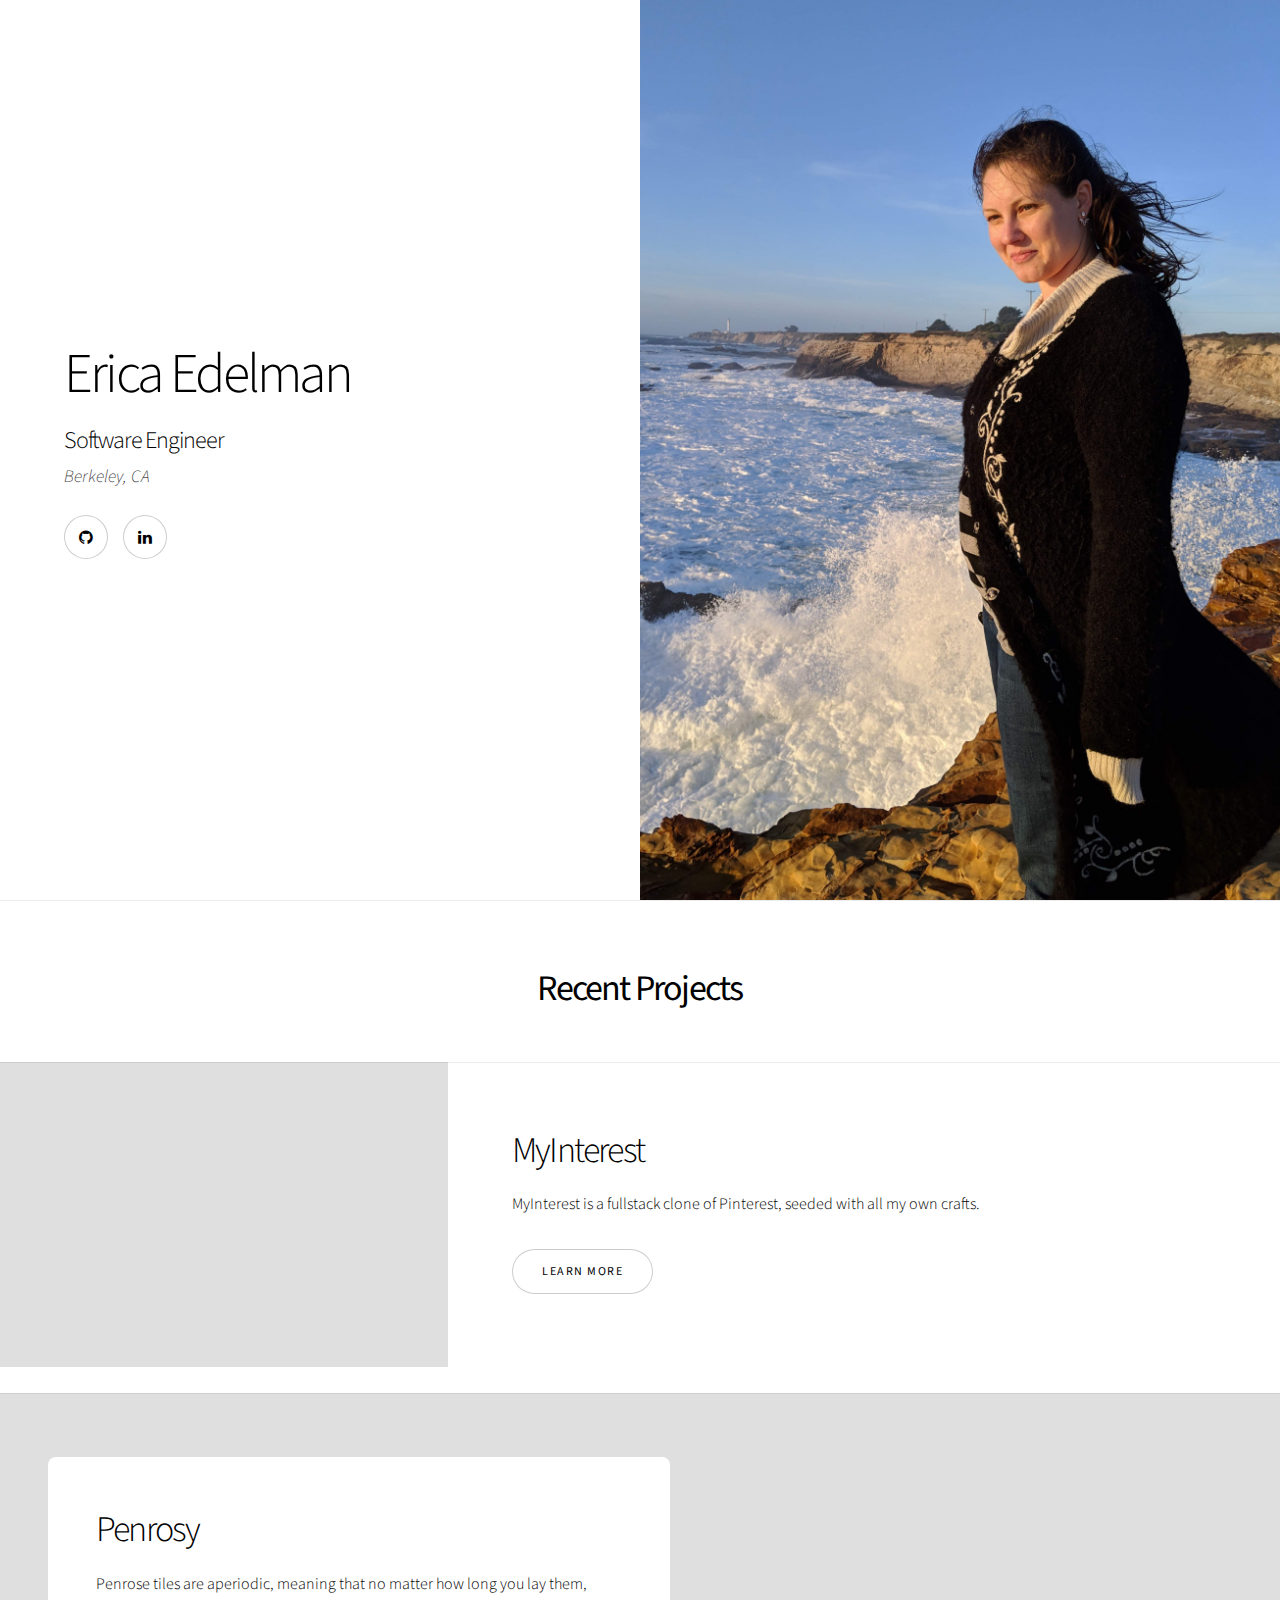
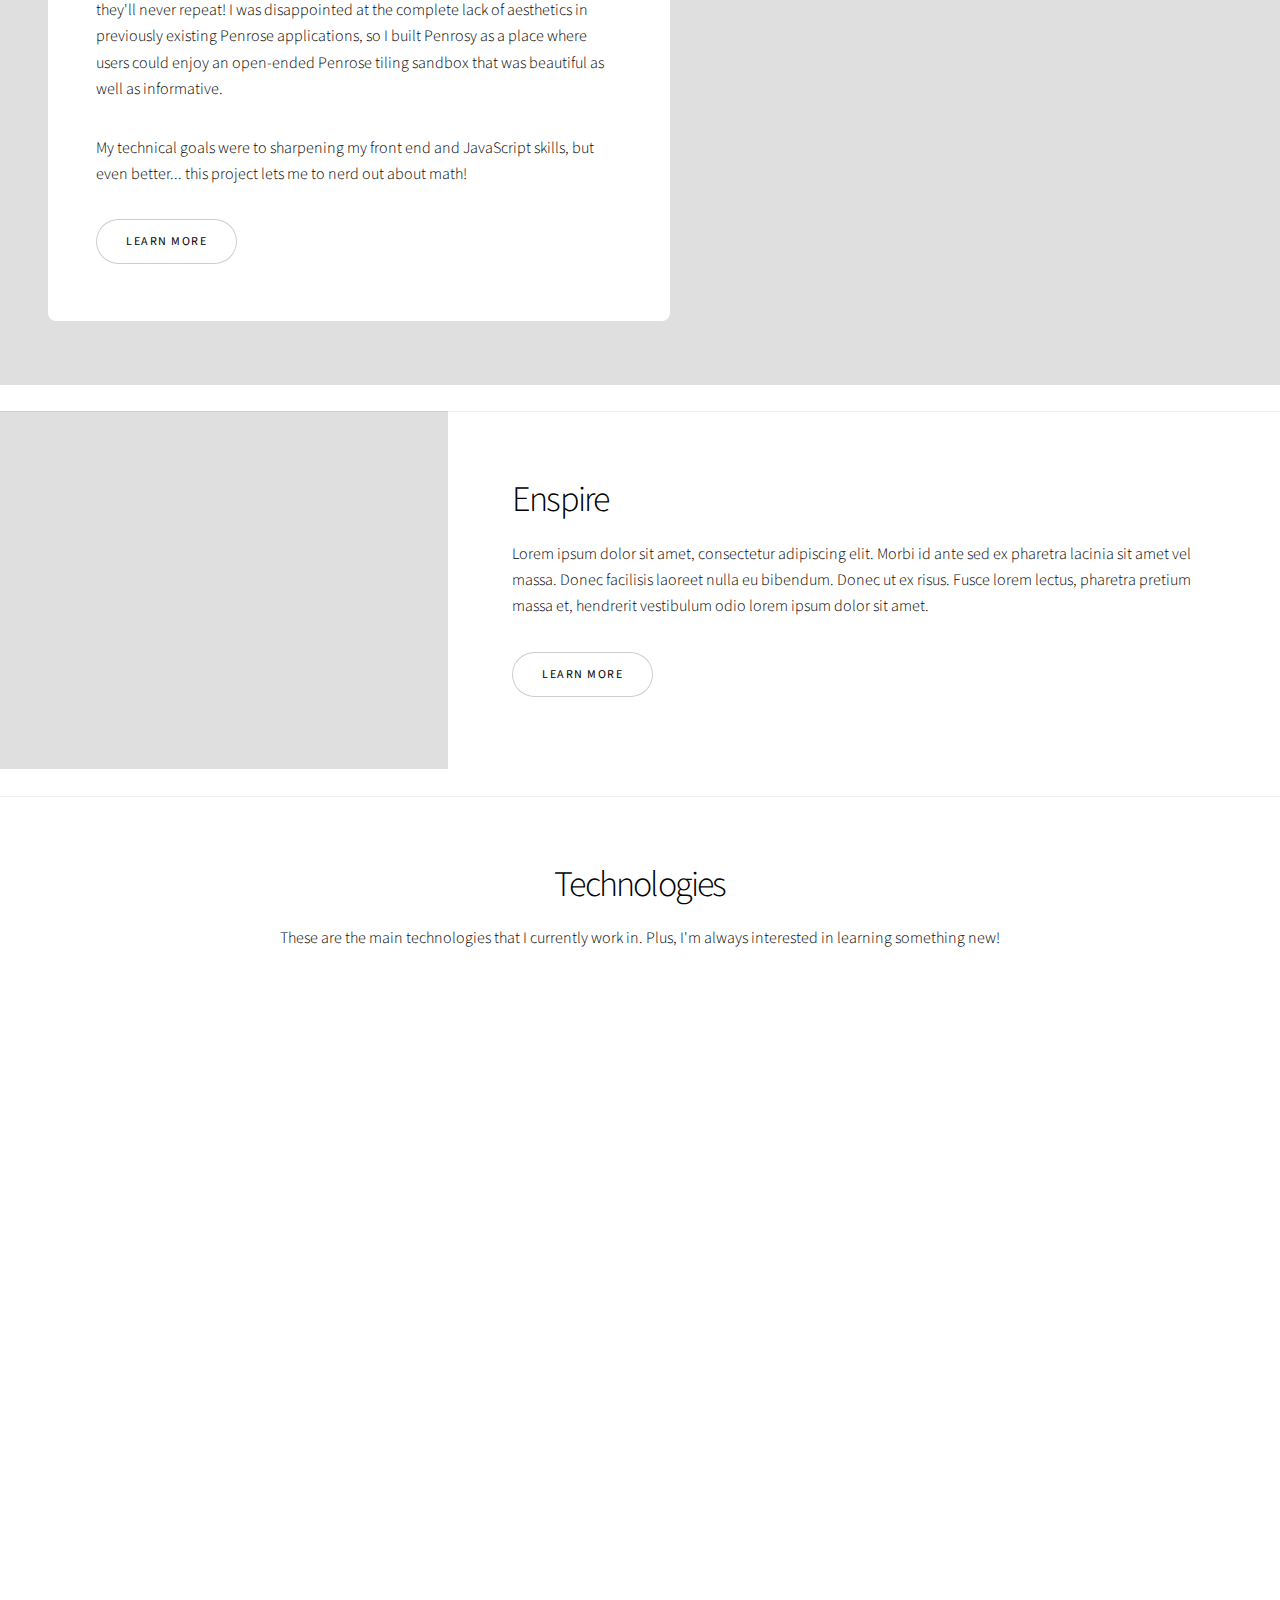
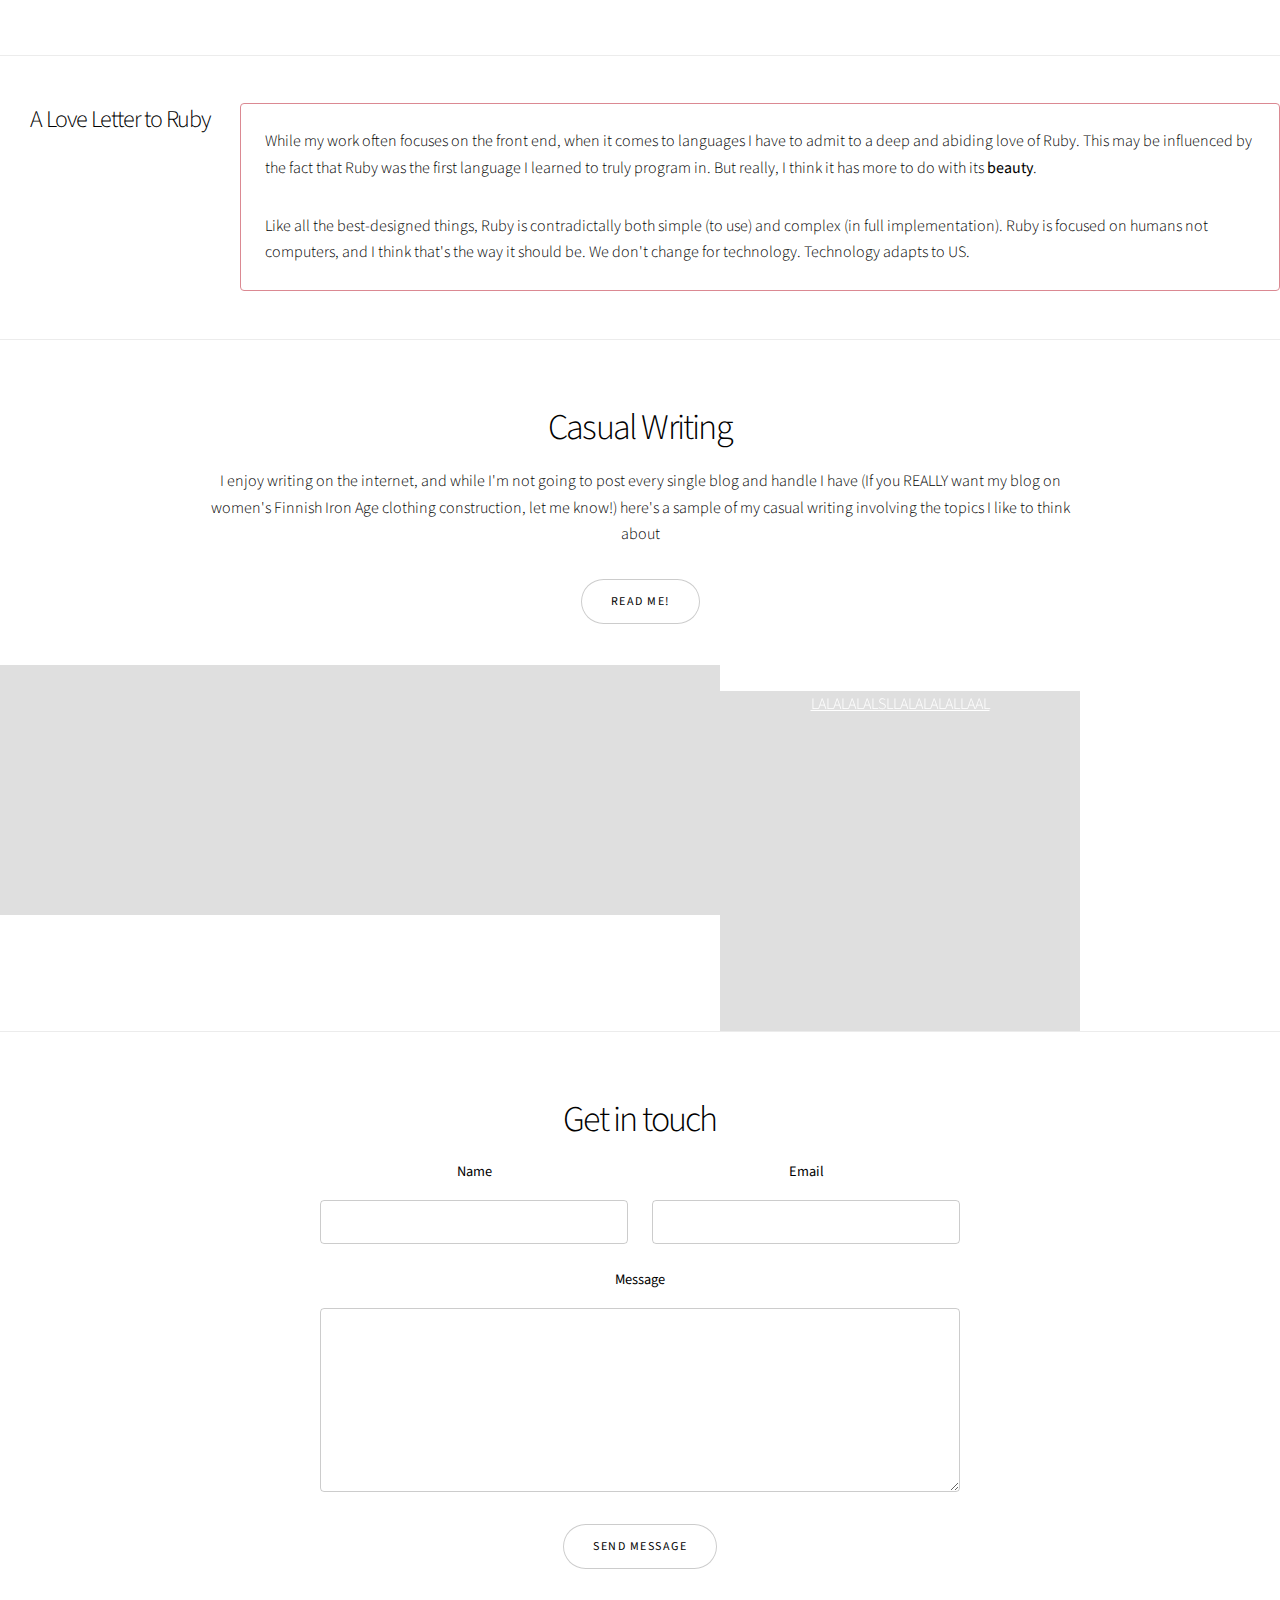
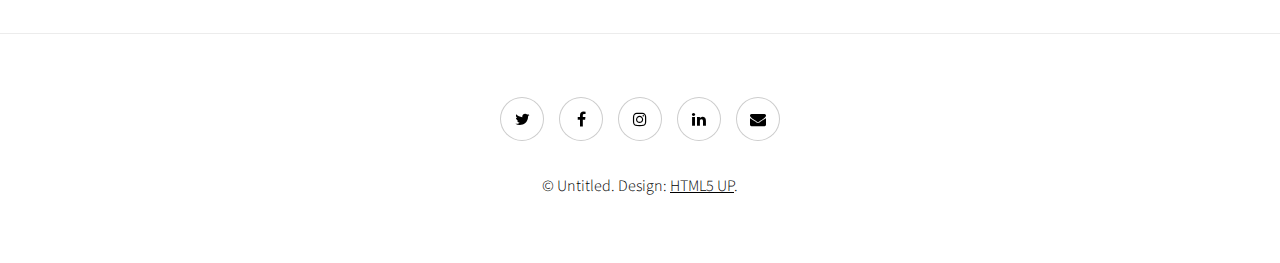
==== commit 6adab735: "Add technology list" ====
--- a/index.html
+++ b/index.html
@@ -11,6 +11,11 @@
 		<meta name="viewport" content="width=device-width, initial-scale=1, user-scalable=no" />
 		<link rel="stylesheet" href="assets/css/main.css" />
 		<noscript><link rel="stylesheet" href="assets/css/noscript.css" /></noscript>
+
+<!-- Company Logos from http://konpa.github.io/devicon/ -->
+		<link rel="stylesheet" href="https://cdn.rawgit.com/konpa/devicon/df6431e323547add1b4cf45992913f15286456d3/devicon.min.css">
+		<link rel="stylesheet" href="https://cdn.rawgit.com/konpa/devicon/df6431e323547add1b4cf45992913f15286456d3/devicon.min.css">
+		<link rel="stylesheet" href="https://cdn.rawgit.com/konpa/devicon/df6431e323547add1b4cf45992913f15286456d3/devicon.min.css">
 	</head>
 	<body class="is-preload">
 
@@ -21,7 +26,12 @@
 					<section class="banner style1 orient-left content-align-left image-position-right fullscreen onload-image-fade-in onload-content-fade-right">
 						<div class="content" id='smaller'>
 							<h1>Erica Edelman</h1>
-							<p class="major">Software Engineer </p>
+							<header>
+								<h3>Software Engineer</h3>
+								<p>Berkeley, CA</p>
+							</header>
+							<!-- <p class="major">Software Engineer </p>
+							<p class='minor'><i>Berkeley, CA</i></p> -->
 
 
 								<ul class="icons">
@@ -60,12 +70,13 @@
 							<img src="images/myinterest_user.png" alt="" />
 						</div>
 					</section>
+					<br/>
 
 				<!-- Three -->
-					<section class="spotlight style1 orient-left content-align-left image-position-center onscroll-image-fade-in">
+					<section class="spotlight style5 orient-left content-align-left image-position-center onscroll-image-fade-in">
 						<div class="content">
 							<h2>Penrosy</h2>
-							<p>Penrose tiles are aperiodic, meaning that no matter how long you lay them, they'll never repeat! I was disappointed at the complete lack of aesthetics in previously existing Penrose applications, so I built Penrosy as a place where users could enjoy an open-ended Penrose tiling sandbox that was beautiful as well as informative.
+							<p>Penrose tiles are aperiodic, meaning that no matter how long you lay them, they'll never repeat! I was disappointed at the complete lack of aesthetics in previously existing Penrose applications, so I built Penrosy as a place where users could enjoy an open-ended Penrose tiling sandbox that was beautiful as well as informative. </p>
 
 							My technical goals were to sharpening my front end and JavaScript skills, but even better... this project lets me to nerd out about math! </p>
 							<ul class="actions stacked">
@@ -73,9 +84,10 @@
 							</ul>
 						</div>
 						<div class="image">
-							<img src="images/penrose_tiles.png" alt="" />
-						</div>
-					</section>
+							<img src="images/penrosy_banner.png" alt="" />
+						</div>
+					</section>
+					<br/>
 
 				<!-- Four -->
 					<section class="spotlight style1 orient-right content-align-left image-position-center onscroll-image-fade-in">
@@ -90,6 +102,104 @@
 							<img id='screenshot' src="images/enspire_splash.png" alt="" />
 						</div>
 					</section>
+					<br/>
+
+					<section class="wrapper style1 align-center">
+						<div class="inner">
+							<h2>Technologies</h2>
+							<p>These are the main technologies that I currently work in. Plus, I'm always interested in learning something new! </p>
+							<div class="items style3 small onscroll-fade-in">
+								<section>
+									<span class="icon style2 major fa-diamond"></span>
+									<br/><br/>
+									<h3>Ruby</h3>
+								</section>
+
+								<section>
+									<span class="skill-icon devicon-rails-plain colored"></span>
+									<br/><br/>
+									<h3>Rails</h3>
+								</section>
+
+								<section>
+									<span class="skill-icon devicon-react-original colored"></span>
+									<br/><br/>
+									<h3>React.js</h3>
+								</section>
+
+								<section>
+									<span class="skill-icon devicon-react-original colored"></span>
+										<br/><br/>
+									<h3>Redux</h3>
+								</section>
+
+								<section>
+									<span class="devicon-javascript-plain colored"></span>
+										<br/><br/>
+									<h3>JavaScript</h3>
+								</section>
+
+								<section>
+									<span class="icon style2 major fa-paper-plane"></span>
+									<br/><br/>
+									<h3>Webpack</h3>
+								</section>
+
+								<section>
+									<span class="icon style2 major fa-desktop"></span>
+									<br/><br/>
+									<h3>Git</h3>
+								</section>
+
+								<section>
+									<span class="icon style2 major fa-refresh"></span>
+									<br/><br/>
+									<h3>SQL</h3>
+								</section>
+								<!-- <section>
+									<span class="icon style2 major fa-hashtag"></span>
+									<h3>Morbi</h3>
+									<p></p>
+								</section>
+								<section>
+									<span class="icon style2 major fa-bolt"></span>
+									<h3>Turpis</h3>
+									<p></p>
+								</section>
+								<section>
+									<span class="icon style2 major fa-envelope"></span>
+									<h3>Ultrices</h3>
+									<p></p>
+								</section>
+								<section>
+									<span class="icon style2 major fa-leaf"></span>
+									<h3>Risus</h3>
+									<p>Lorem ipsum dolor sit amet, consectetur adipiscing elit. Morbi dui turpis, cursus eget orci amet aliquam congue semper. Etiam eget ultrices risus nec tempor elit.</p>
+								</section> -->
+							</div>
+						</div>
+					</section>
+
+
+					<div class="index align-center">
+					<section>
+						<header>
+							<h3>A Love Letter to Ruby</h3>
+						</header>
+						<div class="content">
+
+							<div class="box align-left" style='border: 1px solid #db8992;'>
+								<p>While my work often focuses on the front end,
+									when it comes to languages I have to admit to a deep and abiding love of Ruby.
+								This may be influenced by the fact that Ruby was the first language I learned to truly program in. But really, I think it has more to do with its <b>beauty</b>.</p>
+
+							  <p>Like all the best-designed things, Ruby is contradictally both simple (to use) and complex (in full implementation).
+								Ruby is focused on humans not computers, and I think that's the way it should be. We don't change for technology. Technology adapts to US. </p>
+							</div>
+
+						</div>
+					</section>
+				</div>
 
 				<!-- Five -->
 					<section class="wrapper style1 align-center">
@@ -153,74 +263,6 @@
 					</section>
 
 				<!-- Six -->
-					<section class="wrapper style1 align-center">
-						<div class="inner">
-							<h2>Ipsum sed consequat</h2>
-							<p>Lorem ipsum dolor sit amet, consectetur adipiscing elit. Morbi id ante sed ex pharetra lacinia sit amet vel massa. Donec facilisis laoreet nulla eu bibendum. Donec ut ex risus. Fusce lorem lectus, pharetra pretium massa et, hendrerit vestibulum odio lorem ipsum.</p>
-							<div class="items style3 medium onscroll-fade-in">
-								<section>
-									<span class="icon style2 major fa-diamond"></span>
-									<h3>Ruby</h3>
-									<p></p>
-								</section>
-								<section>
-									<span class="icon style2 major fa-save"></span>
-									<h3>Rails</h3>
-									<p></p>
-								</section>
-								<section>
-									<span class="icon style2 major fa-bar-chart"></span>
-									<h3>React</h3>
-									<p></p>
-								</section>
-								<section>
-									<span class="icon style2 major fa-wifi"></span>
-									<h3>Redux</h3>
-									<p></p>
-								</section>
-								<section>
-									<span class="icon style2 major fa-cog"></span>
-									<h3>JavaScript</h3>
-									<p></p>
-								</section>
-								<section>
-									<span class="icon style2 major fa-paper-plane"></span>
-									<h3>Webpack</h3>
-									<p></p>
-								</section>
-								<section>
-									<span class="icon style2 major fa-desktop"></span>
-									<h3>Git</h3>
-									<p></p>
-								</section>
-								<section>
-									<span class="icon style2 major fa-refresh"></span>
-									<h3>Elit</h3>
-									<p>Lorem ipsum dolor sit amet, consectetur adipiscing elit. Morbi dui turpis, cursus eget orci amet aliquam congue semper. Etiam eget ultrices risus nec tempor elit.</p>
-								</section>
-								<section>
-									<span class="icon style2 major fa-hashtag"></span>
-									<h3>Morbi</h3>
-									<p>Lorem ipsum dolor sit amet, consectetur adipiscing elit. Morbi dui turpis, cursus eget orci amet aliquam congue semper. Etiam eget ultrices risus nec tempor elit.</p>
-								</section>
-								<section>
-									<span class="icon style2 major fa-bolt"></span>
-									<h3>Turpis</h3>
-									<p>Lorem ipsum dolor sit amet, consectetur adipiscing elit. Morbi dui turpis, cursus eget orci amet aliquam congue semper. Etiam eget ultrices risus nec tempor elit.</p>
-								</section>
-								<section>
-									<span class="icon style2 major fa-envelope"></span>
-									<h3>Ultrices</h3>
-									<p>Lorem ipsum dolor sit amet, consectetur adipiscing elit. Morbi dui turpis, cursus eget orci amet aliquam congue semper. Etiam eget ultrices risus nec tempor elit.</p>
-								</section>
-								<section>
-									<span class="icon style2 major fa-leaf"></span>
-									<h3>Risus</h3>
-									<p>Lorem ipsum dolor sit amet, consectetur adipiscing elit. Morbi dui turpis, cursus eget orci amet aliquam congue semper. Etiam eget ultrices risus nec tempor elit.</p>
-								</section>
-							</div>
-						</div>
-					</section>
 
 				<!-- Seven -->
 					<section class="wrapper style1 align-center">
--- a/assets/css/main.css
+++ b/assets/css/main.css
@@ -2057,6 +2057,13 @@
 }
 
 /* Icon */
+.skill-icon {
+  font-size: 36px;
+  padding: 20px;
+  border-radius: 40px;
+  border: 1px solid rgba(0, 0, 0, 0.2);
+}
+
 .icon {
   text-decoration: none;
   border-bottom: none;
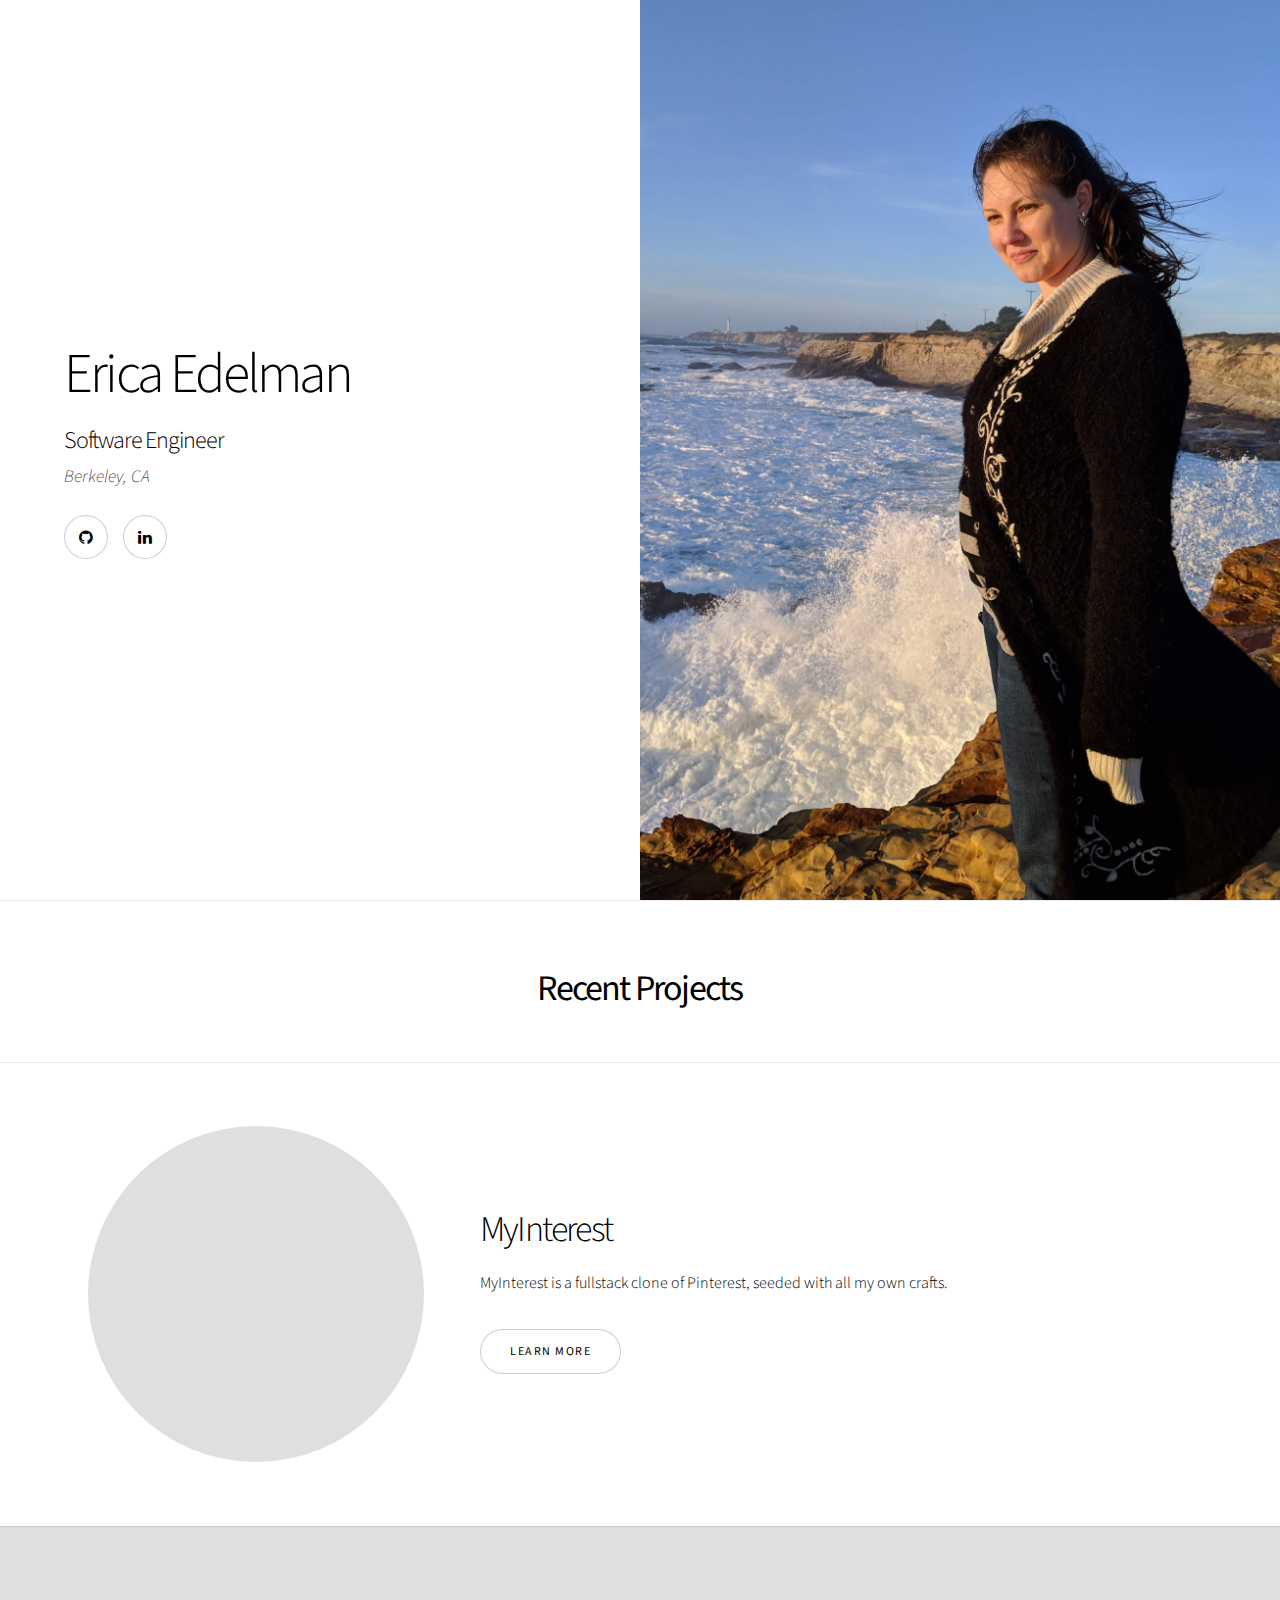
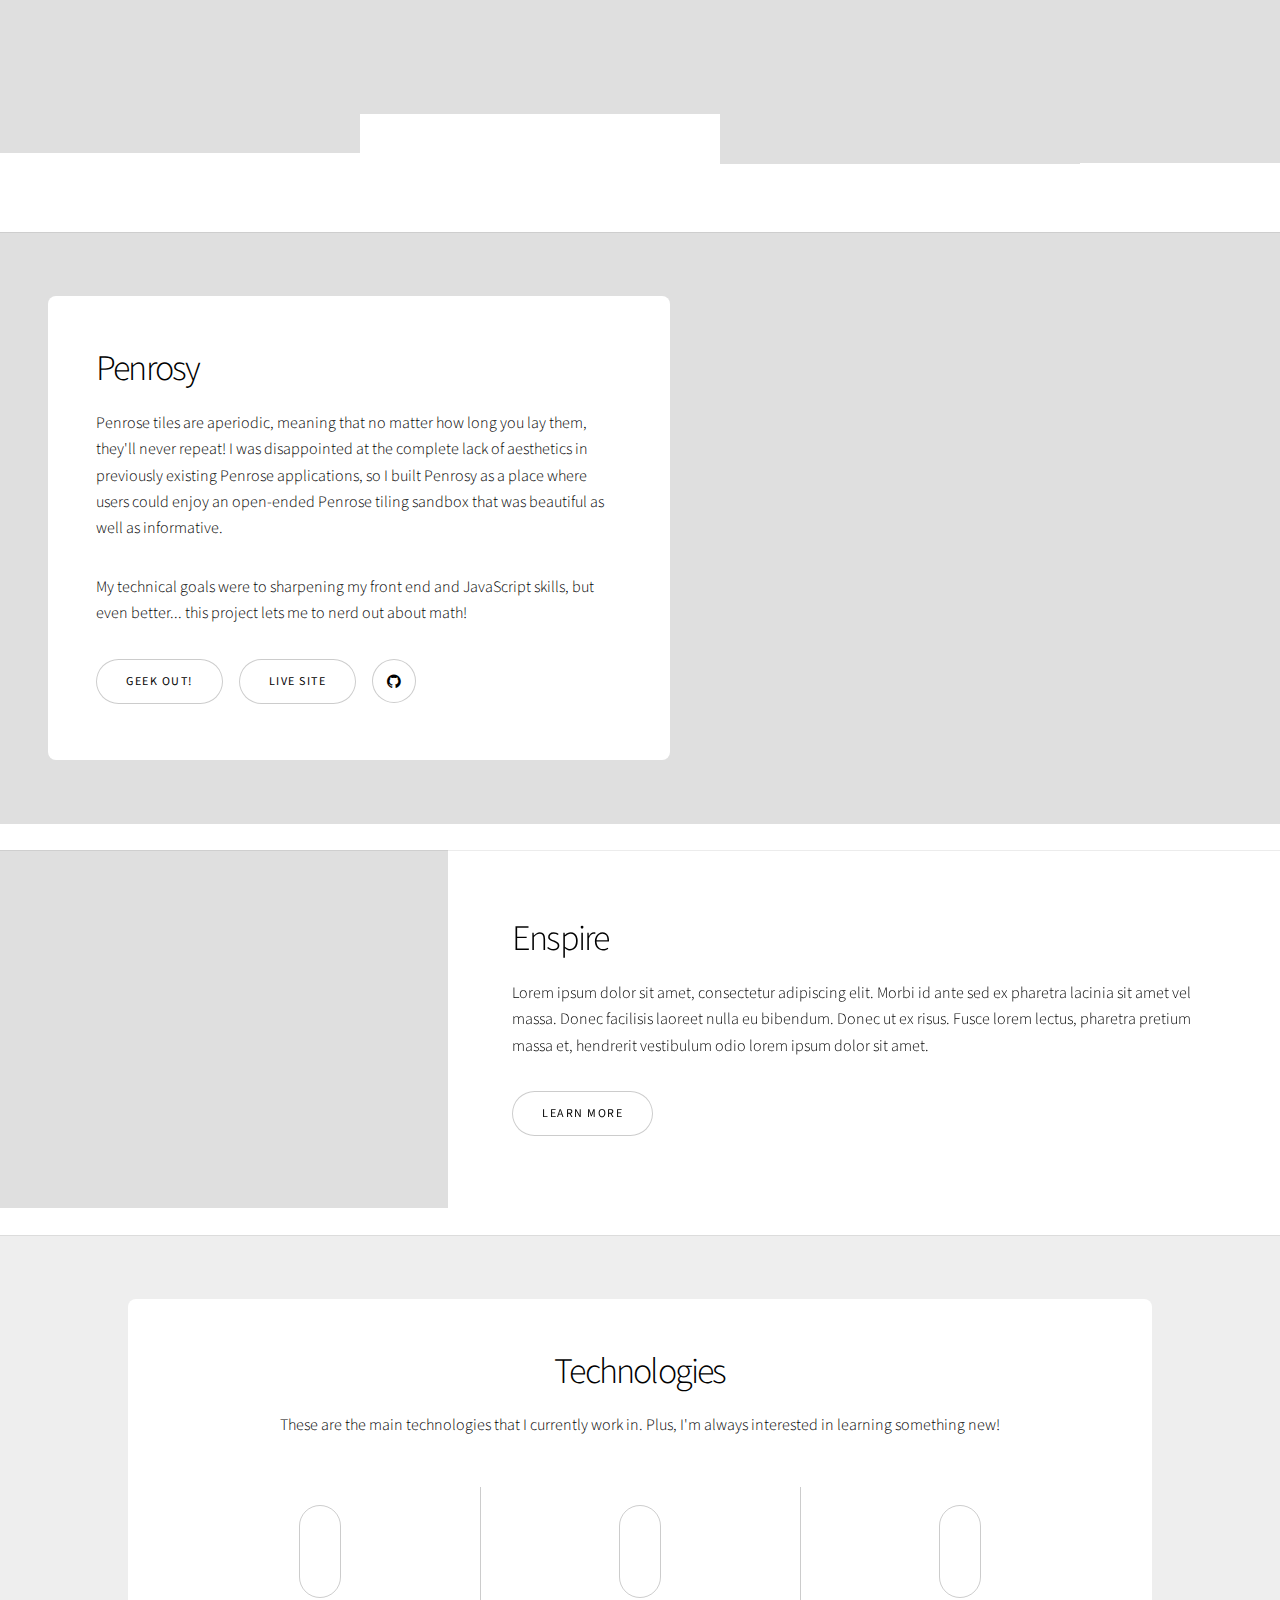
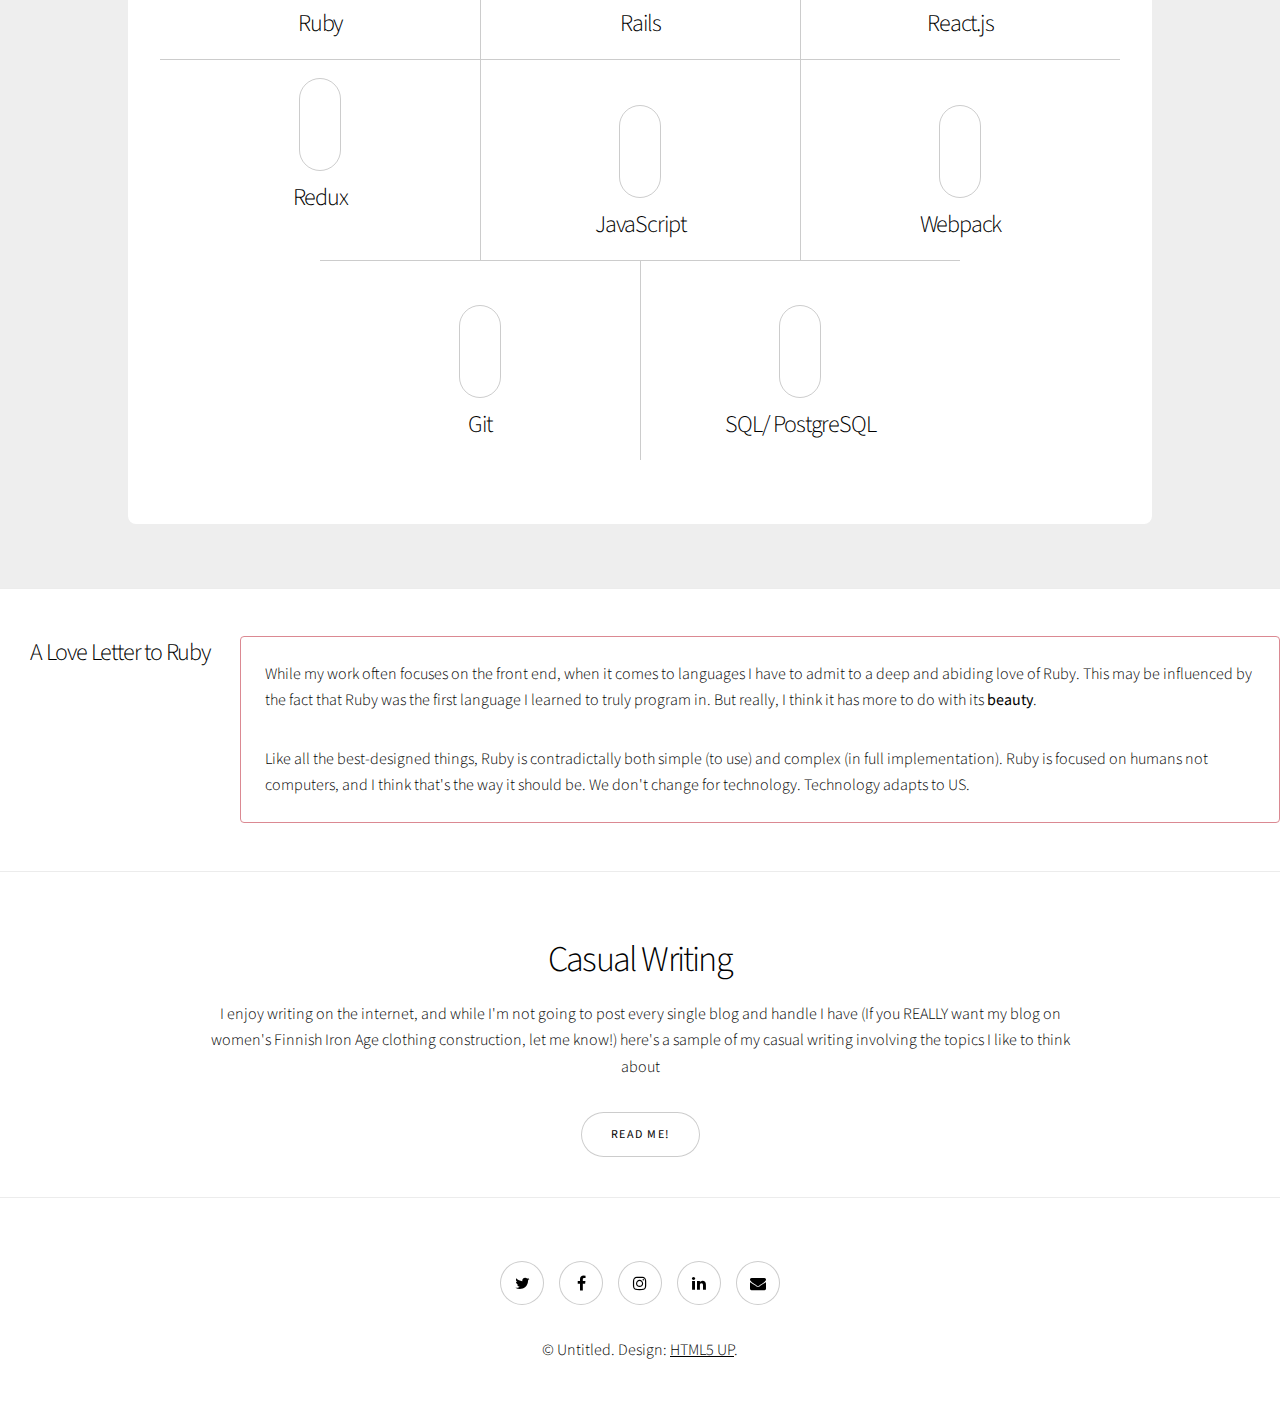
==== commit f1b9b480: "Add myinterest gallery" ====
--- a/index.html
+++ b/index.html
@@ -16,6 +16,13 @@
 		<link rel="stylesheet" href="https://cdn.rawgit.com/konpa/devicon/df6431e323547add1b4cf45992913f15286456d3/devicon.min.css">
 		<link rel="stylesheet" href="https://cdn.rawgit.com/konpa/devicon/df6431e323547add1b4cf45992913f15286456d3/devicon.min.css">
 		<link rel="stylesheet" href="https://cdn.rawgit.com/konpa/devicon/df6431e323547add1b4cf45992913f15286456d3/devicon.min.css">
+		<link rel="stylesheet" href="https://cdn.rawgit.com/konpa/devicon/df6431e323547add1b4cf45992913f15286456d3/devicon.min.css">
+		<!-- webpack -->
+		<link rel="stylesheet" href="https://cdn.rawgit.com/konpa/devicon/df6431e323547add1b4cf45992913f15286456d3/devicon.min.css">
+		<!-- postgresql -->
+		<link rel="stylesheet" href="https://cdn.rawgit.com/konpa/devicon/df6431e323547add1b4cf45992913f15286456d3/devicon.min.css">
+		<!-- ruby -->
+		<link rel="stylesheet" href="https://cdn.rawgit.com/konpa/devicon/df6431e323547add1b4cf45992913f15286456d3/devicon.min.css">
 	</head>
 	<body class="is-preload">
 
@@ -58,7 +65,7 @@
 					</section>
 
 				<!-- Two -->
-					<section class="spotlight style1 orient-right content-align-left image-position-center onscroll-image-fade-in" id="first">
+					<section class="spotlight style2 orient-right content-align-left image-position-center onscroll-image-fade-in" id="first">
 						<div class="content">
 							<h2>MyInterest</h2>
 							<p>MyInterest is a fullstack clone of Pinterest, seeded with all my own crafts.  </p>
@@ -70,7 +77,94 @@
 							<img src="images/myinterest_user.png" alt="" />
 						</div>
 					</section>
-					<br/>
+
+
+					<section class="wrapper style1 align-center">
+						<div class="gallery style2 medium lightbox onscroll-fade-in">
+
+							<article>
+								<a href="images/gallery/fulls/mi_splash.png" class="image">
+									<img src="images/gallery/fulls/mi_splash.png" alt="" />
+								</a>
+								<div class="caption">
+									<h3>Splash Page</h3>
+									<p>Sign in/Log in page. Custom authentication uses BCrypt as a hashing function and SecureRandom.urlsafe to generate session token.</p>
+									<ul class="actions fixed">
+										<li><span class="button small">Details</span></li>
+									</ul>
+								</div>
+							</article>
+
+							<article>
+								<a href="images/gallery/fulls/mi_pinbuilder.png" class="image">
+									<img src="images/gallery/fulls/mi_pinbuilder.png" alt="" />
+								</a>
+								<div class="caption">
+									<h3>Pin Builder</h3>
+									<p>Pin creation form. Utilizes asynchronous JavaScript to submit information in a two-step process.</p>
+									<ul class="actions fixed">
+										<li><span class="button small">Details</span></li>
+									</ul>
+								</div>
+							</article>
+
+							<article>
+								<a href="images/gallery/fulls/mi_pins.png" class="image">
+									<img src="images/gallery/fulls/mi_pins.png" alt="" />
+								</a>
+								<div class="caption">
+									<h3>Pin Display</h3>
+									<p>Displays all of a user's pins. Custom controllers and RESTful API routes allow the pins table to be queried in different ways for different pages, offloading the work from the client side to the backend.</p>
+									<ul class="actions fixed">
+										<li><span class="button small">Details</span></li>
+									</ul>
+								</div>
+							</article>
+
+							<article>
+								<a href="images/gallery/fulls/mi_scribal.png" class="image">
+									<img src="images/gallery/fulls/mi_scribal.png" alt="" />
+								</a>
+								<div class="caption">
+									<h3>Board Page</h3>
+									<p>Custom controllers and RESTful API routes allow the pins table to be queried in different ways for different pages, offloading the work from the client side to the backend.</p>
+									<ul class="actions fixed">
+										<li><span class="button small">Details</span></li>
+									</ul>
+								</div>
+							</article>
+
+							<article>
+								<a href="images/gallery/fulls/mi_new_board.png" class="image">
+									<img src="images/gallery/fulls/mi_new_board.png" alt="" />
+								</a>
+								<div class="caption">
+									<h3>Board Creation Form</h3>
+									<p>Modal pop-up greys out the rest of the site, and goes away when the user clicks anywhere</p>
+									<ul class="actions fixed">
+										<li><span class="button small">Details</span></li>
+									</ul>
+								</div>
+							</article>
+
+							<article>
+								<a href="images/gallery/fulls/mi_boards.png" class="image">
+									<img src="images/gallery/fulls/mi_boards.png" alt="" />
+								</a>
+								<div class="caption">
+									<h3>User's Board Page</h3>
+									<p>Display page for all of a user's boards</p>
+									<ul class="actions fixed">
+										<li><span class="button small">Details</span></li>
+									</ul>
+								</div>
+							</article>
+
+						</div>
+					</section>
+
+					<br/><br/>
+
 
 				<!-- Three -->
 					<section class="spotlight style5 orient-left content-align-left image-position-center onscroll-image-fade-in">
@@ -79,8 +173,10 @@
 							<p>Penrose tiles are aperiodic, meaning that no matter how long you lay them, they'll never repeat! I was disappointed at the complete lack of aesthetics in previously existing Penrose applications, so I built Penrosy as a place where users could enjoy an open-ended Penrose tiling sandbox that was beautiful as well as informative. </p>
 
 							My technical goals were to sharpening my front end and JavaScript skills, but even better... this project lets me to nerd out about math! </p>
-							<ul class="actions stacked">
-								<li><a href="#" class="button">Learn More</a></li>
+							<ul class="actions">
+								<li><a href="#" class="button">Geek out!</a></li>
+								<li><a href="#" class="button">Live Site</a></li>
+								<li><a href="#" class="icon style2 fa-github"><span class="label">Github</span></a></li>
 							</ul>
 						</div>
 						<div class="image">
@@ -104,13 +200,13 @@
 					</section>
 					<br/>
 
-					<section class="wrapper style1 align-center">
+					<section class="wrapper style2 align-center">
 						<div class="inner">
 							<h2>Technologies</h2>
 							<p>These are the main technologies that I currently work in. Plus, I'm always interested in learning something new! </p>
-							<div class="items style3 small onscroll-fade-in">
-								<section>
-									<span class="icon style2 major fa-diamond"></span>
+							<div class="items style1 small">
+								<section>
+									<span class="skill-icon devicon-ruby-plain colored"></span>
 									<br/><br/>
 									<h3>Ruby</h3>
 								</section>
@@ -134,27 +230,31 @@
 								</section>
 
 								<section>
-									<span class="devicon-javascript-plain colored"></span>
+									<br/>
+									<span class="skill-icon devicon-javascript-plain colored"></span>
 										<br/><br/>
 									<h3>JavaScript</h3>
 								</section>
 
 								<section>
-									<span class="icon style2 major fa-paper-plane"></span>
+									<br/>
+									<span class="skill-icon devicon-webpack-plain colored"></span>
 									<br/><br/>
 									<h3>Webpack</h3>
 								</section>
 
 								<section>
-									<span class="icon style2 major fa-desktop"></span>
+									<br/>
+									<span class="skill-icon devicon-git-plain colored"></span>
 									<br/><br/>
 									<h3>Git</h3>
 								</section>
 
 								<section>
-									<span class="icon style2 major fa-refresh"></span>
-									<br/><br/>
-									<h3>SQL</h3>
+									<br/>
+									<span class="skill-icon devicon-postgresql-plain colored"></span>
+									<br/><br/>
+									<h3>SQL/ PostgreSQL</h3>
 								</section>
 								<!-- <section>
 									<span class="icon style2 major fa-hashtag"></span>
@@ -213,83 +313,13 @@
 						</div>
 
 						<!-- Gallery -->
-							<div class="gallery style2 medium lightbox onscroll-fade-in">
-
-
-								<article>
-									<a href="images/gallery/fulls/03.jpg" class="image">
-										<img src="images/gallery/thumbs/03.jpg" alt="" />
-									</a>
-									<div class="caption">
-										<h3>Magna Amet</h3>
-										<p>Lorem ipsum dolor amet, consectetur magna etiam elit. Etiam sed ultrices.</p>
-										<ul class="actions fixed">
-											<li><span class="button small">Details</span></li>
-										</ul>
-									</div>
-								</article>
-								<article>
-									<a href="images/gallery/fulls/04.jpg" class="image">
-										<img src="images/gallery/thumbs/04.jpg" alt="" />
-									</a>
-									<div class="caption">
-										<h3>Sed Tempus</h3>
-										<p>Lorem ipsum dolor amet, consectetur magna etiam elit. Etiam sed ultrices.</p>
-										<ul class="actions fixed">
-											<li><span class="button small">Details</span></li>
-										</ul>
-									</div>
-								</article>
-								<article>
-									HHEHEHEHEHHEHEHEHEH
-									<a href="images/enspire_splash.png" class="image">
-										LALALALALSLLALALALALLAAL
-										<img src="images/penrose_tiles.png" alt="" />
-									</a>
-									<div class="caption">
-										<h3>Casual Writing</h3>
-										<p>I enjoy writing on the internet, and while I'm not
-										going to post every single blog and handle I have
-										(If you REALLY want my blog on women's Finnish Iron Age clothing construction, let me know!) here's a sample of my casual writing involving the topics I like to think about</p>
-										<ul class="actions fixed">
-											<li><span class="button small">Details</span></li>
-										</ul>
-									</div>
-								</article>
-
-
-							</div>
 
 					</section>
 
 				<!-- Six -->
 
 				<!-- Seven -->
-					<section class="wrapper style1 align-center">
-						<div class="inner medium">
-							<h2>Get in touch</h2>
-							<form method="post" action="#">
-								<div class="fields">
-									<div class="field half">
-										<label for="name">Name</label>
-										<input type="text" name="name" id="name" value="" />
-									</div>
-									<div class="field half">
-										<label for="email">Email</label>
-										<input type="email" name="email" id="email" value="" />
-									</div>
-									<div class="field">
-										<label for="message">Message</label>
-										<textarea name="message" id="message" rows="6"></textarea>
-									</div>
-								</div>
-								<ul class="actions special">
-									<li><input type="submit" name="submit" id="submit" value="Send Message" /></li>
-								</ul>
-							</form>
-
-						</div>
-					</section>
+
 
 				<!-- Footer -->
 					<footer class="wrapper style1 align-center">
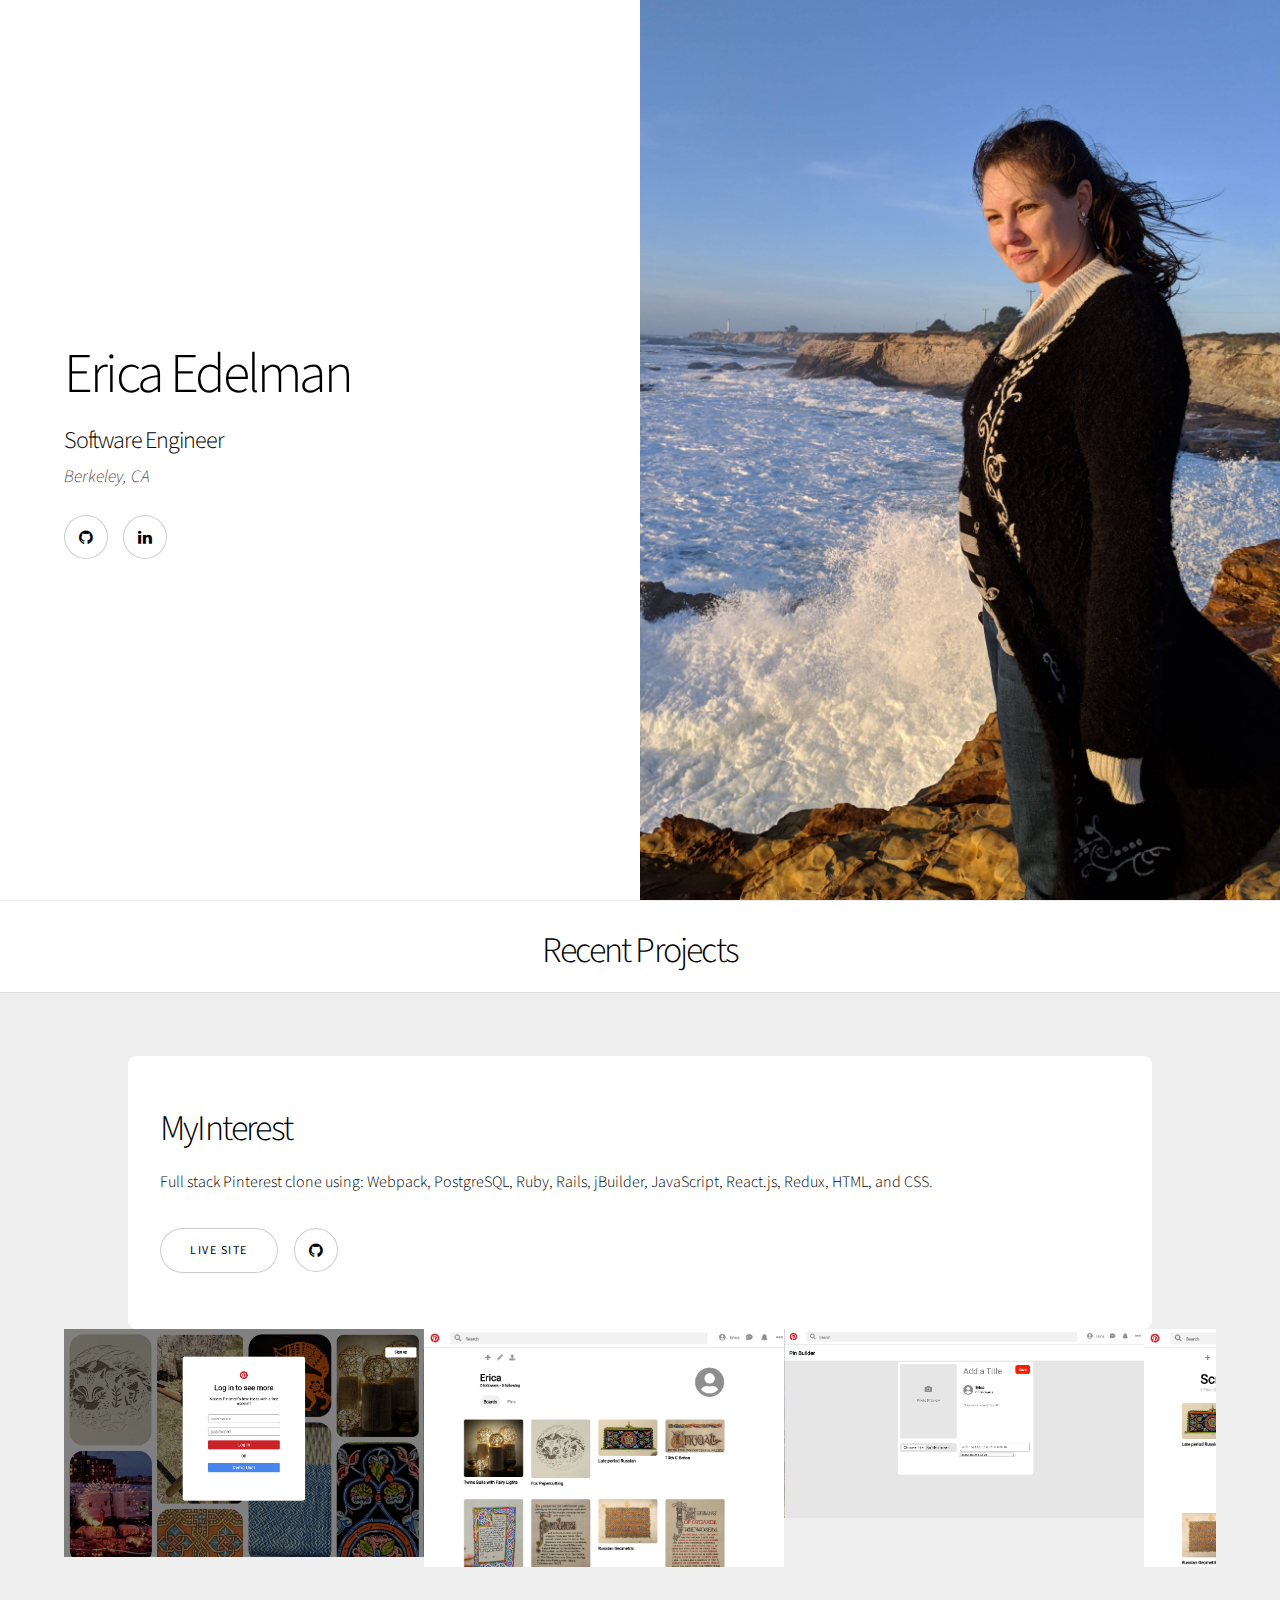
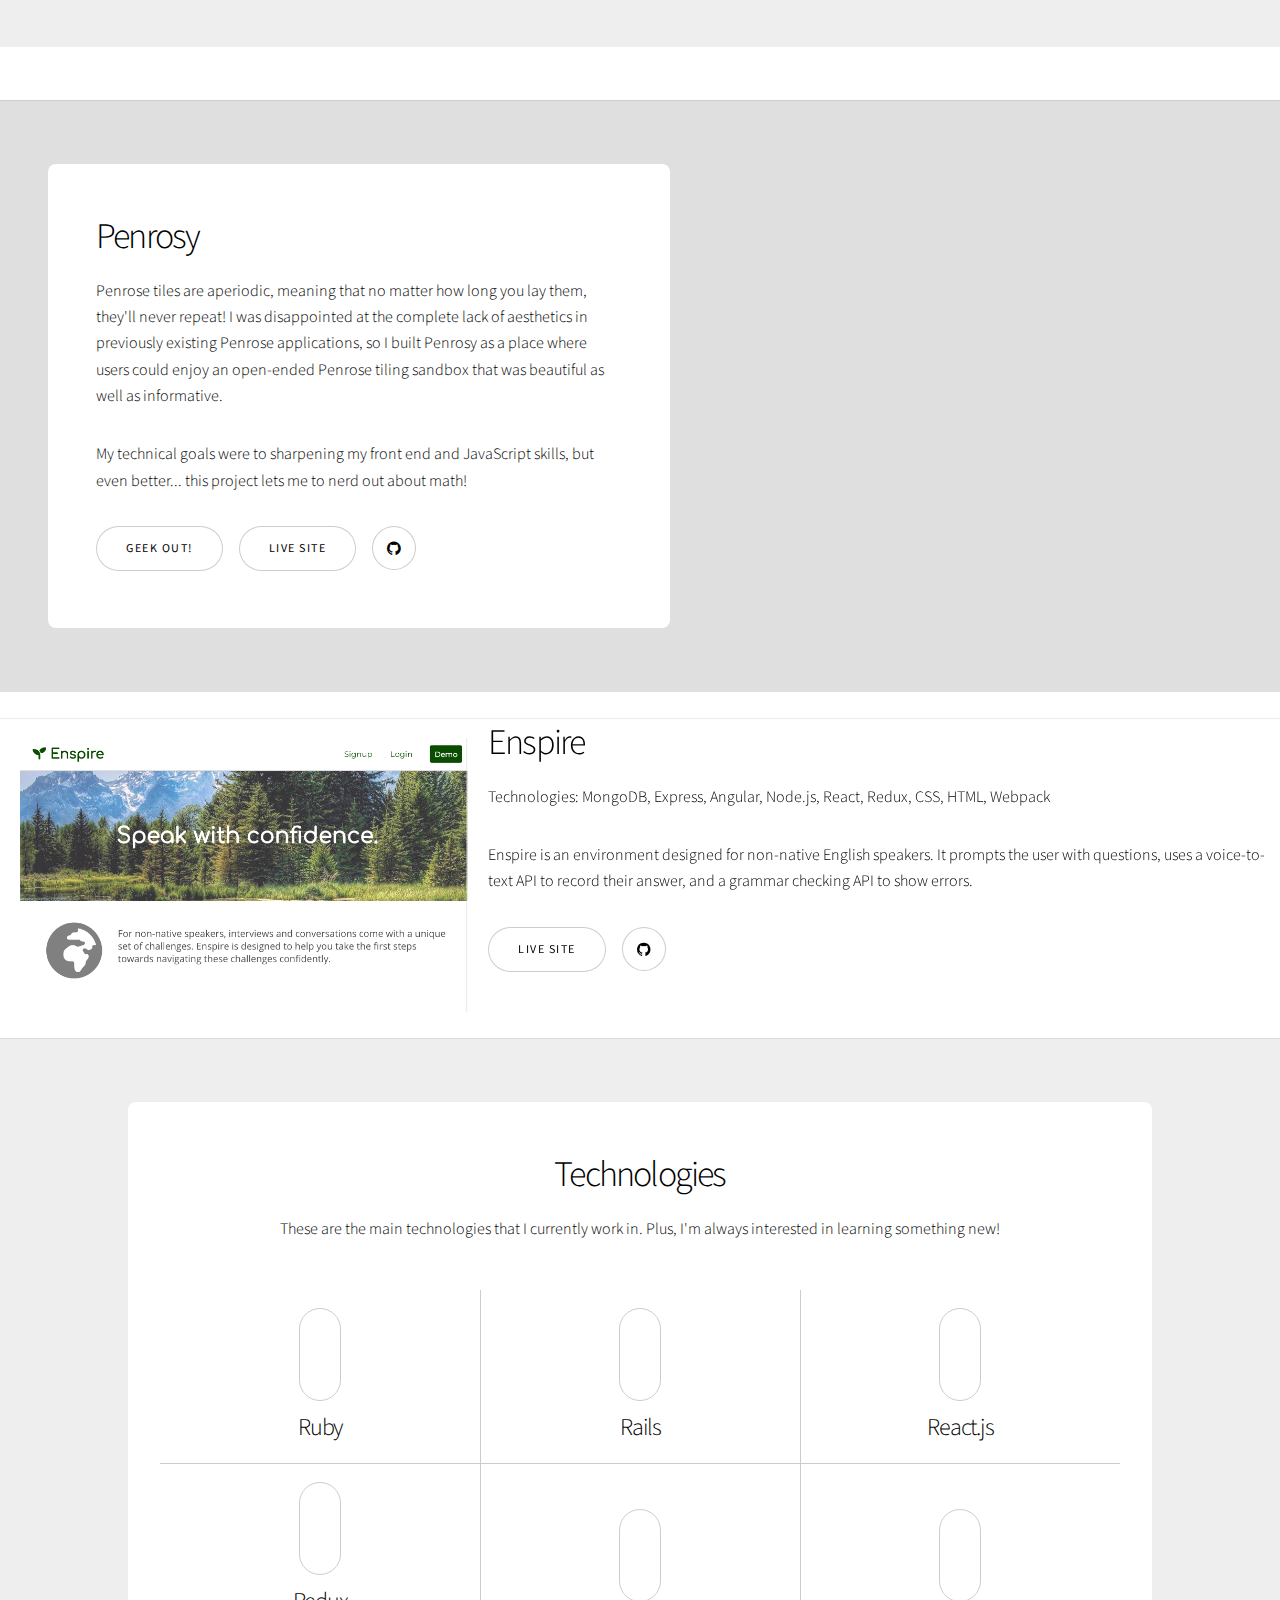
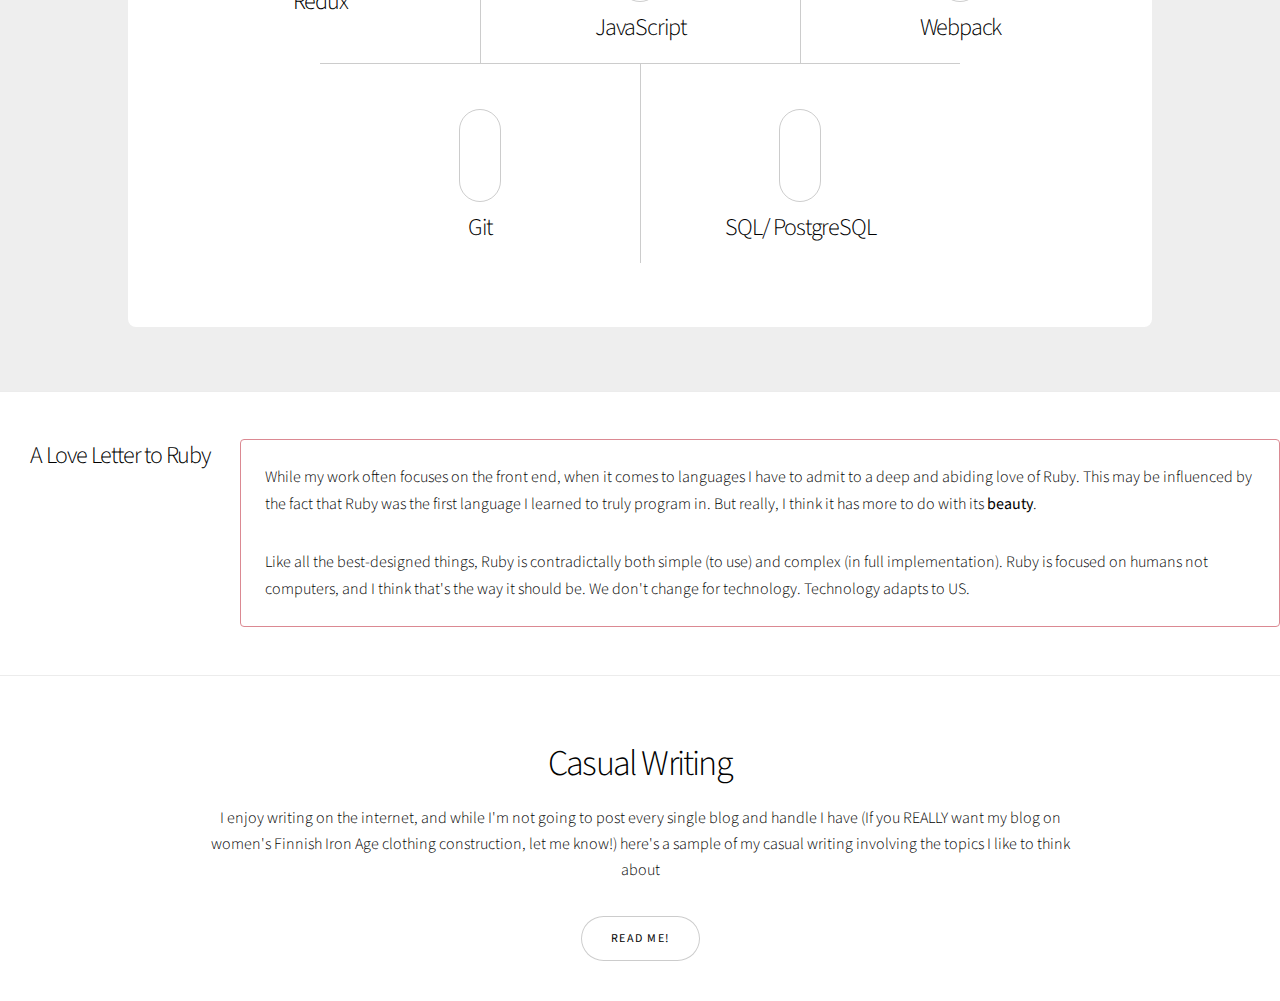
==== commit 3d4845ec: "Add links to buttons" ====
--- a/index.html
+++ b/index.html
@@ -43,9 +43,9 @@
 
 								<ul class="icons">
 
-									<li><a href="#" class="icon style2 fa-github"><span class="label">Github</span></a></li>
-
-									<li><a href="#" class="icon style2 fa-linkedin"><span class="label">LinkedIn</span></a></li>
+									<li><a href="https://github.com/dropspindl" class="icon style2 fa-github"><span class="label">Github</span></a></li>
+
+									<li><a href="https://www.linkedin.com/in/erica-edelman-29422a68/" class="icon style2 fa-linkedin"><span class="label">LinkedIn</span></a></li>
 									<!-- <li><a href="#" class="icon style2 fa-envelope"><span class="label">Email</span></a></li> -->
 								</ul>
 
@@ -58,29 +58,31 @@
 					</section>
 
 					<section class="wrapper style1 align-center">
-						<div class="inner">
-							<h2><b>Recent Projects</b></h2>
-
-						</div>
-					</section>
-
-				<!-- Two -->
-					<section class="spotlight style2 orient-right content-align-left image-position-center onscroll-image-fade-in" id="first">
-						<div class="content">
+						<div class='content'>
+							<header>
+									<br/>
+									<h2>Recent Projects</b</h2>
+							</header>
+						</div>
+				</section>
+
+
+
+
+					<section class="wrapper style2 align-left">
+						<div class="inner">
 							<h2>MyInterest</h2>
-							<p>MyInterest is a fullstack clone of Pinterest, seeded with all my own crafts.  </p>
-							<ul class="actions stacked">
-								<li><a href="#" class="button">Learn More</a></li>
+
+
+							<p>Full stack Pinterest clone using: Webpack, PostgreSQL, Ruby, Rails, jBuilder, JavaScript, React.js, Redux, HTML, and CSS.</p>
+
+							<ul class="actions">
+								<li><a href="https://my-interest.herokuapp.com/#/login" class="button">Live Site</a></li>
+								<li><a href="https://github.com/dropspindl/MyInterest" class="icon style2 fa-github"><span class="label">Github</span></a></li>
 							</ul>
 						</div>
-						<div class="image">
-							<img src="images/myinterest_user.png" alt="" />
-						</div>
-					</section>
-
-
-					<section class="wrapper style1 align-center">
-						<div class="gallery style2 medium lightbox onscroll-fade-in">
+
+						<div class="gallery style2 medium lightbox">
 
 							<article>
 								<a href="images/gallery/fulls/mi_splash.png" class="image">
@@ -95,6 +97,21 @@
 								</div>
 							</article>
 
+
+
+							<article>
+								<a href="images/gallery/fulls/mi_pins.png" class="image">
+									<img src="images/gallery/fulls/mi_pins.png" alt="" />
+								</a>
+								<div class="caption">
+									<h3>Pin Display</h3>
+									<p>Displays all of a user's pins. Custom controllers and RESTful API routes allow the pins table to be queried in different ways for different pages, offloading the work from the client side to the backend.</p>
+									<ul class="actions fixed">
+										<li><span class="button small">Details</span></li>
+									</ul>
+								</div>
+							</article>
+
 							<article>
 								<a href="images/gallery/fulls/mi_pinbuilder.png" class="image">
 									<img src="images/gallery/fulls/mi_pinbuilder.png" alt="" />
@@ -102,19 +119,6 @@
 								<div class="caption">
 									<h3>Pin Builder</h3>
 									<p>Pin creation form. Utilizes asynchronous JavaScript to submit information in a two-step process.</p>
-									<ul class="actions fixed">
-										<li><span class="button small">Details</span></li>
-									</ul>
-								</div>
-							</article>
-
-							<article>
-								<a href="images/gallery/fulls/mi_pins.png" class="image">
-									<img src="images/gallery/fulls/mi_pins.png" alt="" />
-								</a>
-								<div class="caption">
-									<h3>Pin Display</h3>
-									<p>Displays all of a user's pins. Custom controllers and RESTful API routes allow the pins table to be queried in different ways for different pages, offloading the work from the client side to the backend.</p>
 									<ul class="actions fixed">
 										<li><span class="button small">Details</span></li>
 									</ul>
@@ -175,8 +179,8 @@
 							My technical goals were to sharpening my front end and JavaScript skills, but even better... this project lets me to nerd out about math! </p>
 							<ul class="actions">
 								<li><a href="#" class="button">Geek out!</a></li>
-								<li><a href="#" class="button">Live Site</a></li>
-								<li><a href="#" class="icon style2 fa-github"><span class="label">Github</span></a></li>
+								<li><a href="https://dropspindl.github.io/penrosy/" class="button">Live Site</a></li>
+								<li><a href="https://github.com/dropspindl/penrosy" class="icon style2 fa-github"><span class="label">Github</span></a></li>
 							</ul>
 						</div>
 						<div class="image">
@@ -186,15 +190,17 @@
 					<br/>
 
 				<!-- Four -->
-					<section class="spotlight style1 orient-right content-align-left image-position-center onscroll-image-fade-in">
-						<div class="content">
+					<section class="spotlight style1 orient-right content-align-left image-position-center">
+						<div class="inner">
 							<h2>Enspire</h2>
-							<p>Lorem ipsum dolor sit amet, consectetur adipiscing elit. Morbi id ante sed ex pharetra lacinia sit amet vel massa. Donec facilisis laoreet nulla eu bibendum. Donec ut ex risus. Fusce lorem lectus, pharetra pretium massa et, hendrerit vestibulum odio lorem ipsum dolor sit amet.</p>
-							<ul class="actions stacked">
-								<li><a href="#" class="button">Learn More</a></li>
+							<p>Technologies: MongoDB, Express, Angular, Node.js, React, Redux, CSS, HTML, Webpack
+							<p>Enspire is an environment designed for non-native English speakers. It prompts the user with questions, uses a voice-to-text API to record their answer, and a grammar checking API to show errors.  </p>
+							<ul class="actions">
+								<li><a href="https://enspire-app.herokuapp.com" class="button">Live Site</a></li>
+								<li><a href="https://github.com/dropspindl/Enspire" class="icon style2 fa-github"><span class="label">Github</span></a></li>
 							</ul>
 						</div>
-						<div class="image">
+						<div class="image" style='margin: 20px;'>
 							<img id='screenshot' src="images/enspire_splash.png" alt="" />
 						</div>
 					</section>
@@ -322,7 +328,7 @@
 
 
 				<!-- Footer -->
-					<footer class="wrapper style1 align-center">
+					<!-- <footer class="wrapper style1 align-center">
 						<div class="inner">
 							<ul class="icons">
 								<li><a href="#" class="icon style2 fa-twitter"><span class="label">Twitter</span></a></li>
@@ -333,7 +339,7 @@
 							</ul>
 							<p>&copy; Untitled. Design: <a href="https://html5up.net">HTML5 UP</a>.</p>
 						</div>
-					</footer>
+					</footer> -->
 
 			</div>
 
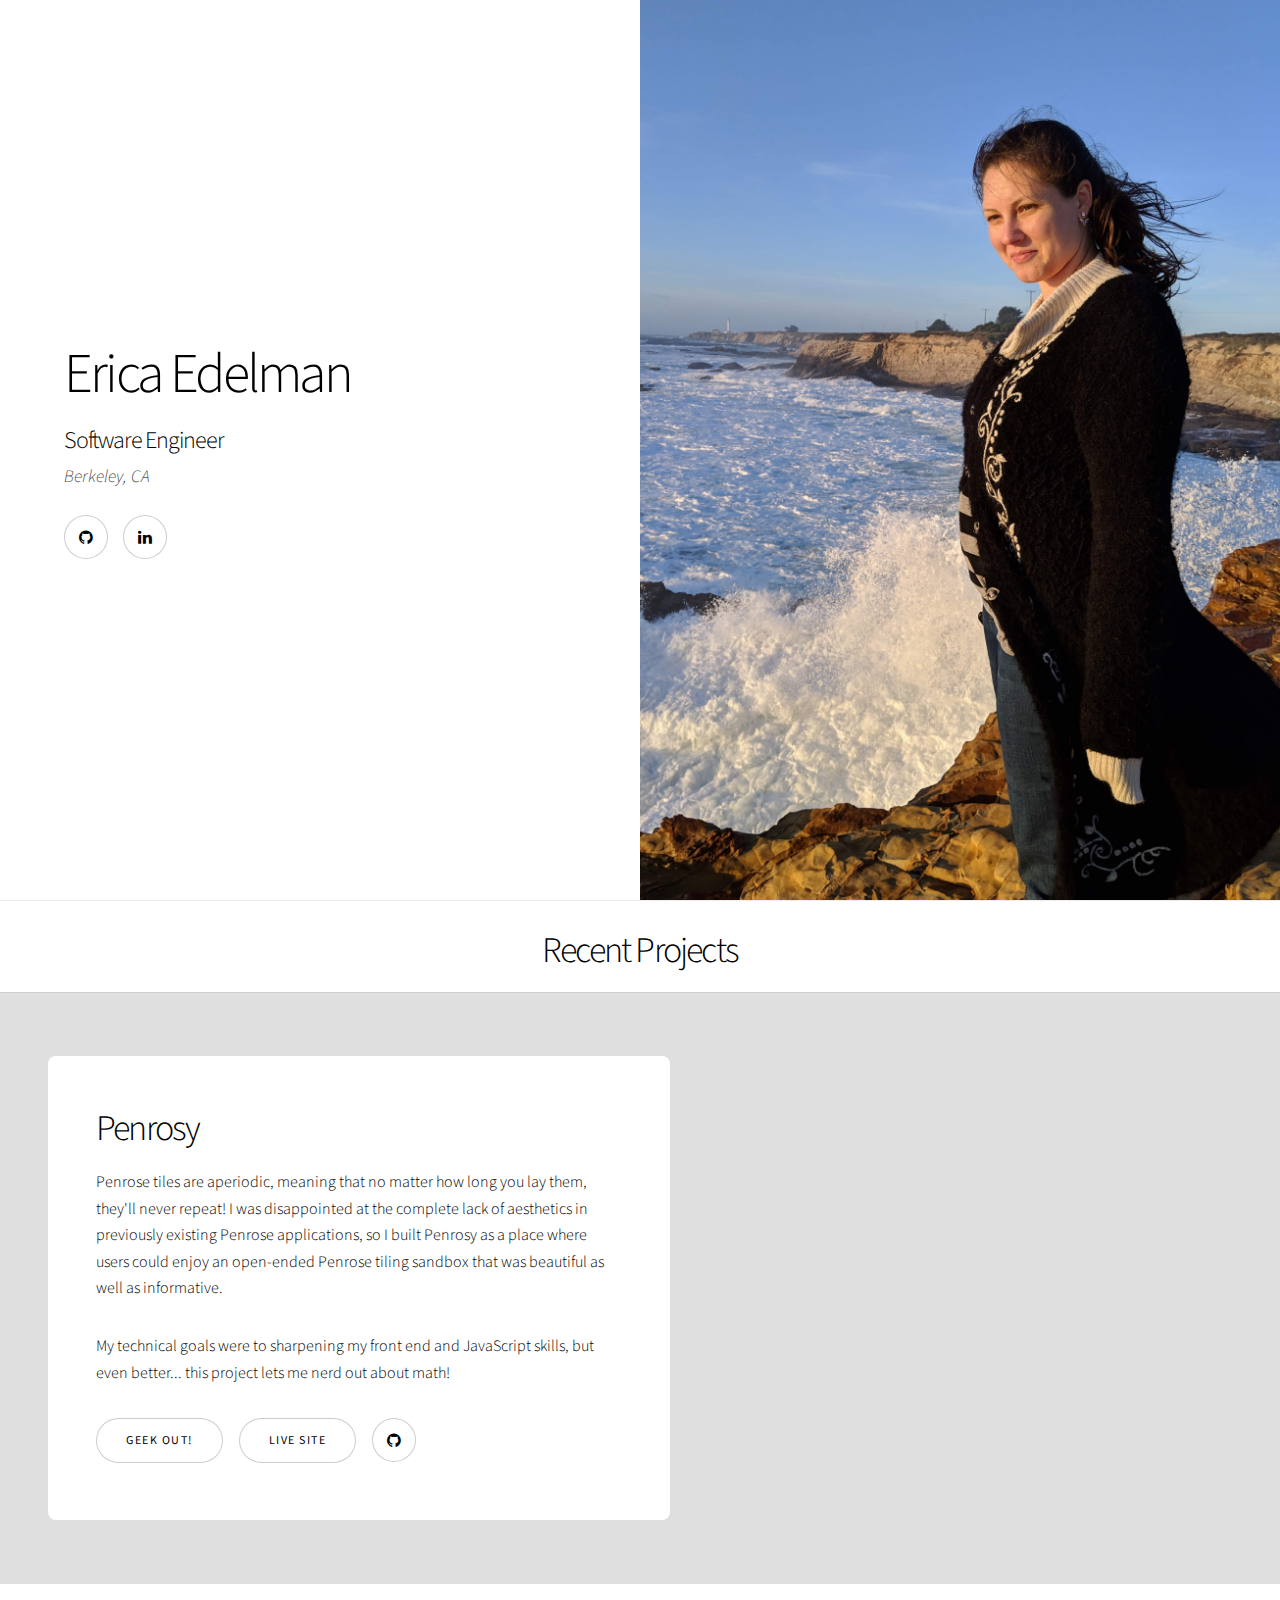
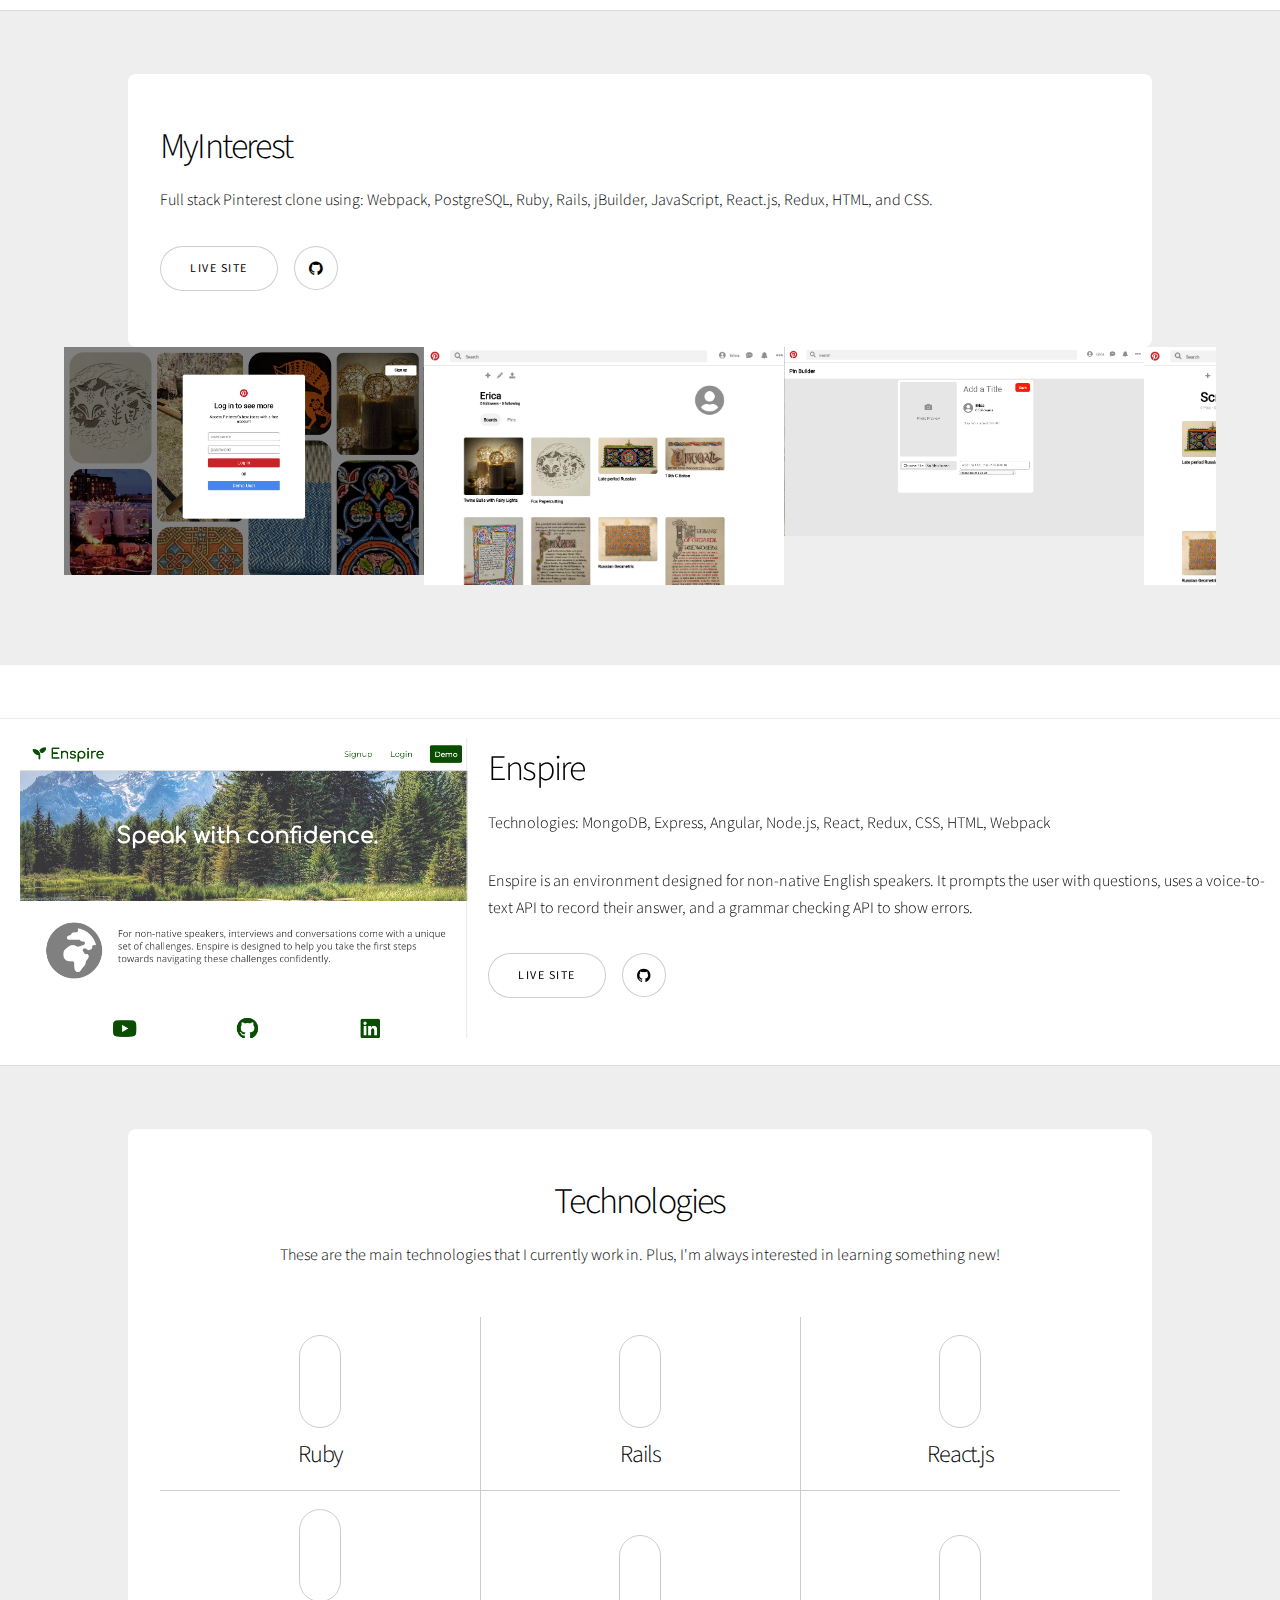
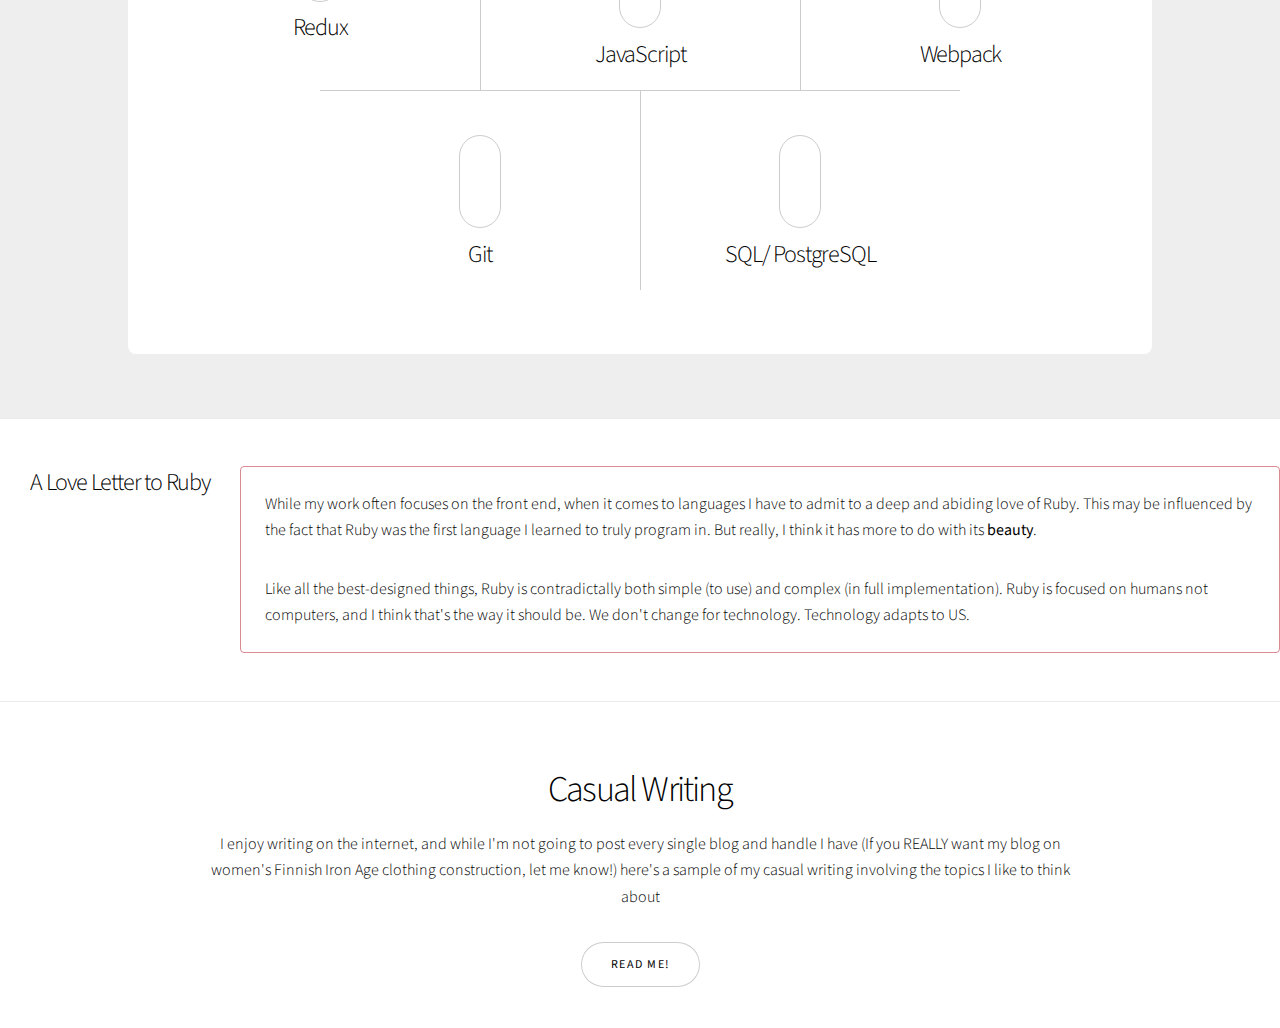
==== commit fe69f3a0: "Rearrange project tiles" ====
--- a/index.html
+++ b/index.html
@@ -66,6 +66,23 @@
 						</div>
 				</section>
 
+				<section class="spotlight style5 orient-left content-align-left image-position-center onscroll-image-fade-in">
+					<div class="content">
+						<h2>Penrosy</h2>
+						<p>Penrose tiles are aperiodic, meaning that no matter how long you lay them, they'll never repeat! I was disappointed at the complete lack of aesthetics in previously existing Penrose applications, so I built Penrosy as a place where users could enjoy an open-ended Penrose tiling sandbox that was beautiful as well as informative. </p>
+
+						My technical goals were to sharpening my front end and JavaScript skills, but even better... this project lets me nerd out about math! </p>
+						<ul class="actions">
+							<li><a href="#" class="button">Geek out!</a></li>
+							<li><a href="https://dropspindl.github.io/penrosy/" class="button">Live Site</a></li>
+							<li><a href="https://github.com/dropspindl/penrosy" class="icon style2 fa-github"><span class="label">Github</span></a></li>
+						</ul>
+					</div>
+					<div class="image">
+						<img src="images/penrosy_banner.png" alt="" />
+					</div>
+				</section>
+				<br/>
 
 
 
@@ -171,27 +188,11 @@
 
 
 				<!-- Three -->
-					<section class="spotlight style5 orient-left content-align-left image-position-center onscroll-image-fade-in">
-						<div class="content">
-							<h2>Penrosy</h2>
-							<p>Penrose tiles are aperiodic, meaning that no matter how long you lay them, they'll never repeat! I was disappointed at the complete lack of aesthetics in previously existing Penrose applications, so I built Penrosy as a place where users could enjoy an open-ended Penrose tiling sandbox that was beautiful as well as informative. </p>
-
-							My technical goals were to sharpening my front end and JavaScript skills, but even better... this project lets me to nerd out about math! </p>
-							<ul class="actions">
-								<li><a href="#" class="button">Geek out!</a></li>
-								<li><a href="https://dropspindl.github.io/penrosy/" class="button">Live Site</a></li>
-								<li><a href="https://github.com/dropspindl/penrosy" class="icon style2 fa-github"><span class="label">Github</span></a></li>
-							</ul>
-						</div>
-						<div class="image">
-							<img src="images/penrosy_banner.png" alt="" />
-						</div>
-					</section>
-					<br/>
 
 				<!-- Four -->
 					<section class="spotlight style1 orient-right content-align-left image-position-center">
 						<div class="inner">
+							<br/>
 							<h2>Enspire</h2>
 							<p>Technologies: MongoDB, Express, Angular, Node.js, React, Redux, CSS, HTML, Webpack
 							<p>Enspire is an environment designed for non-native English speakers. It prompts the user with questions, uses a voice-to-text API to record their answer, and a grammar checking API to show errors.  </p>
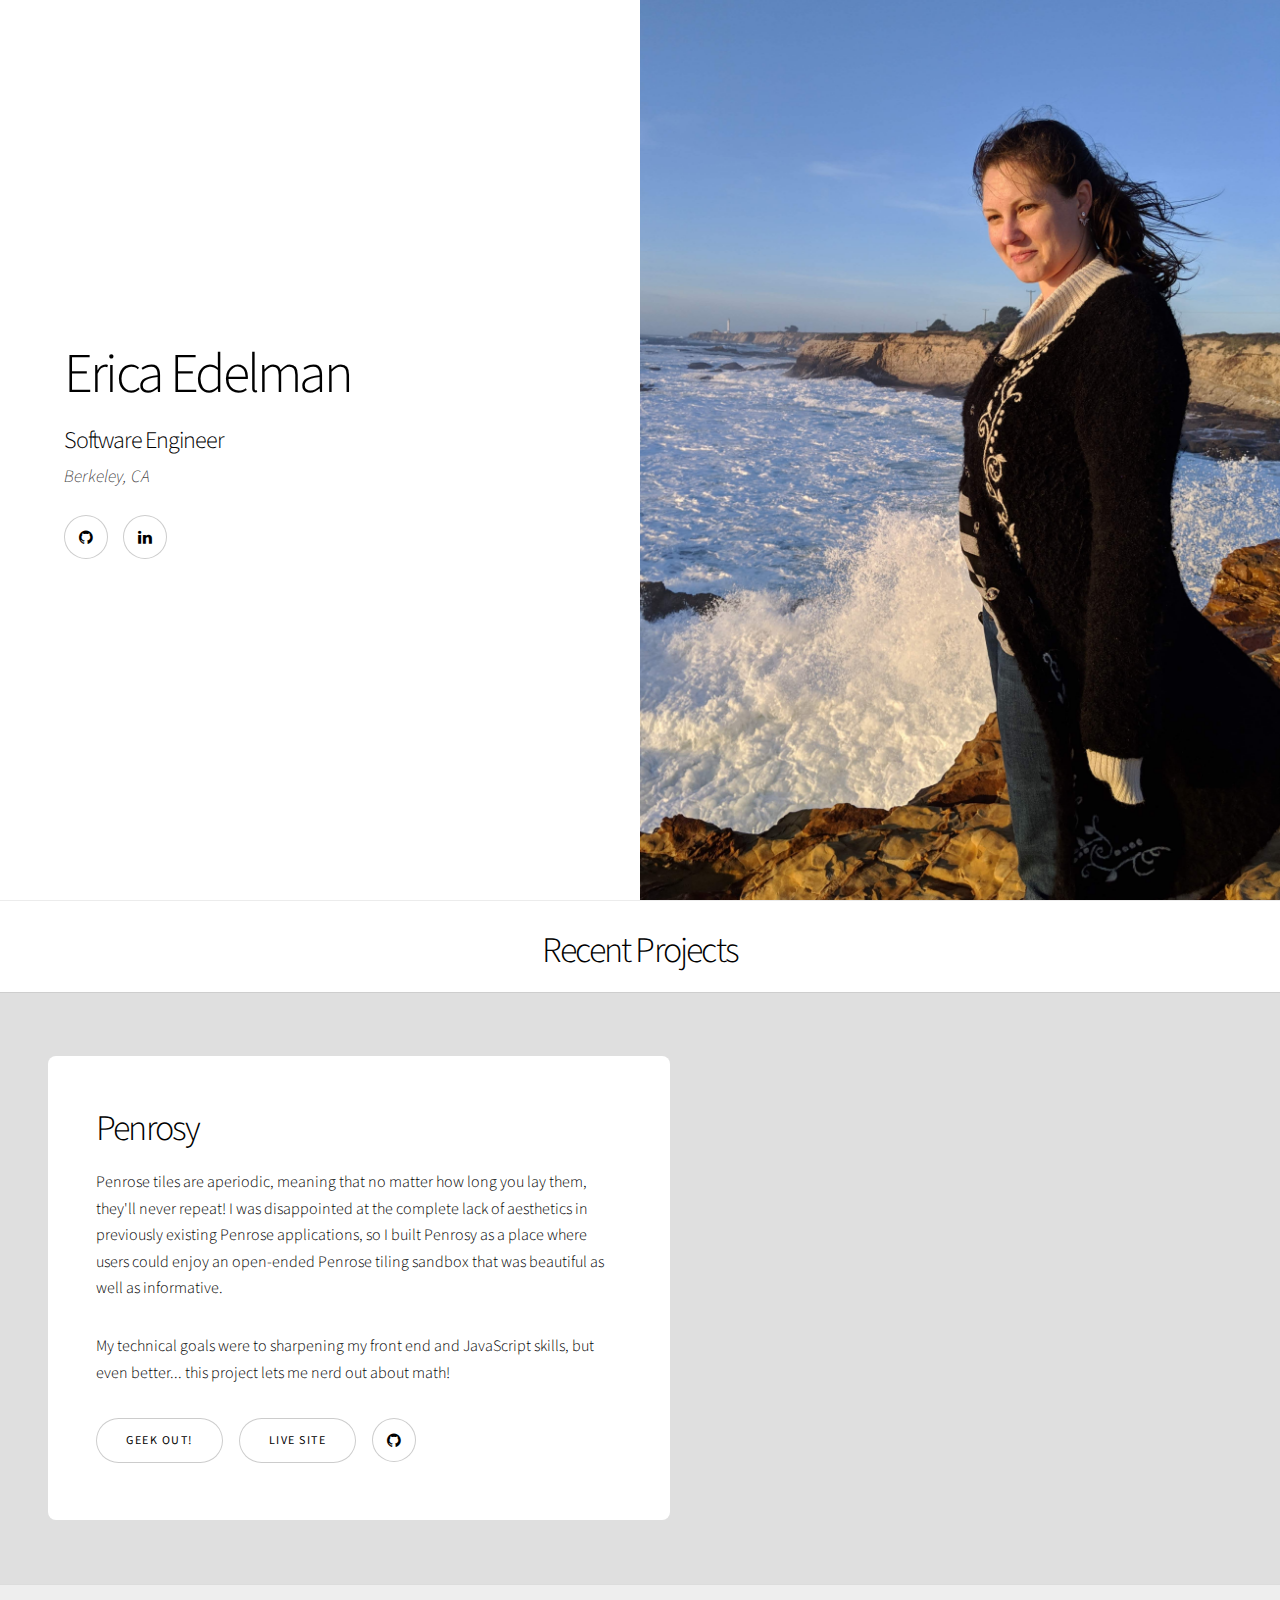
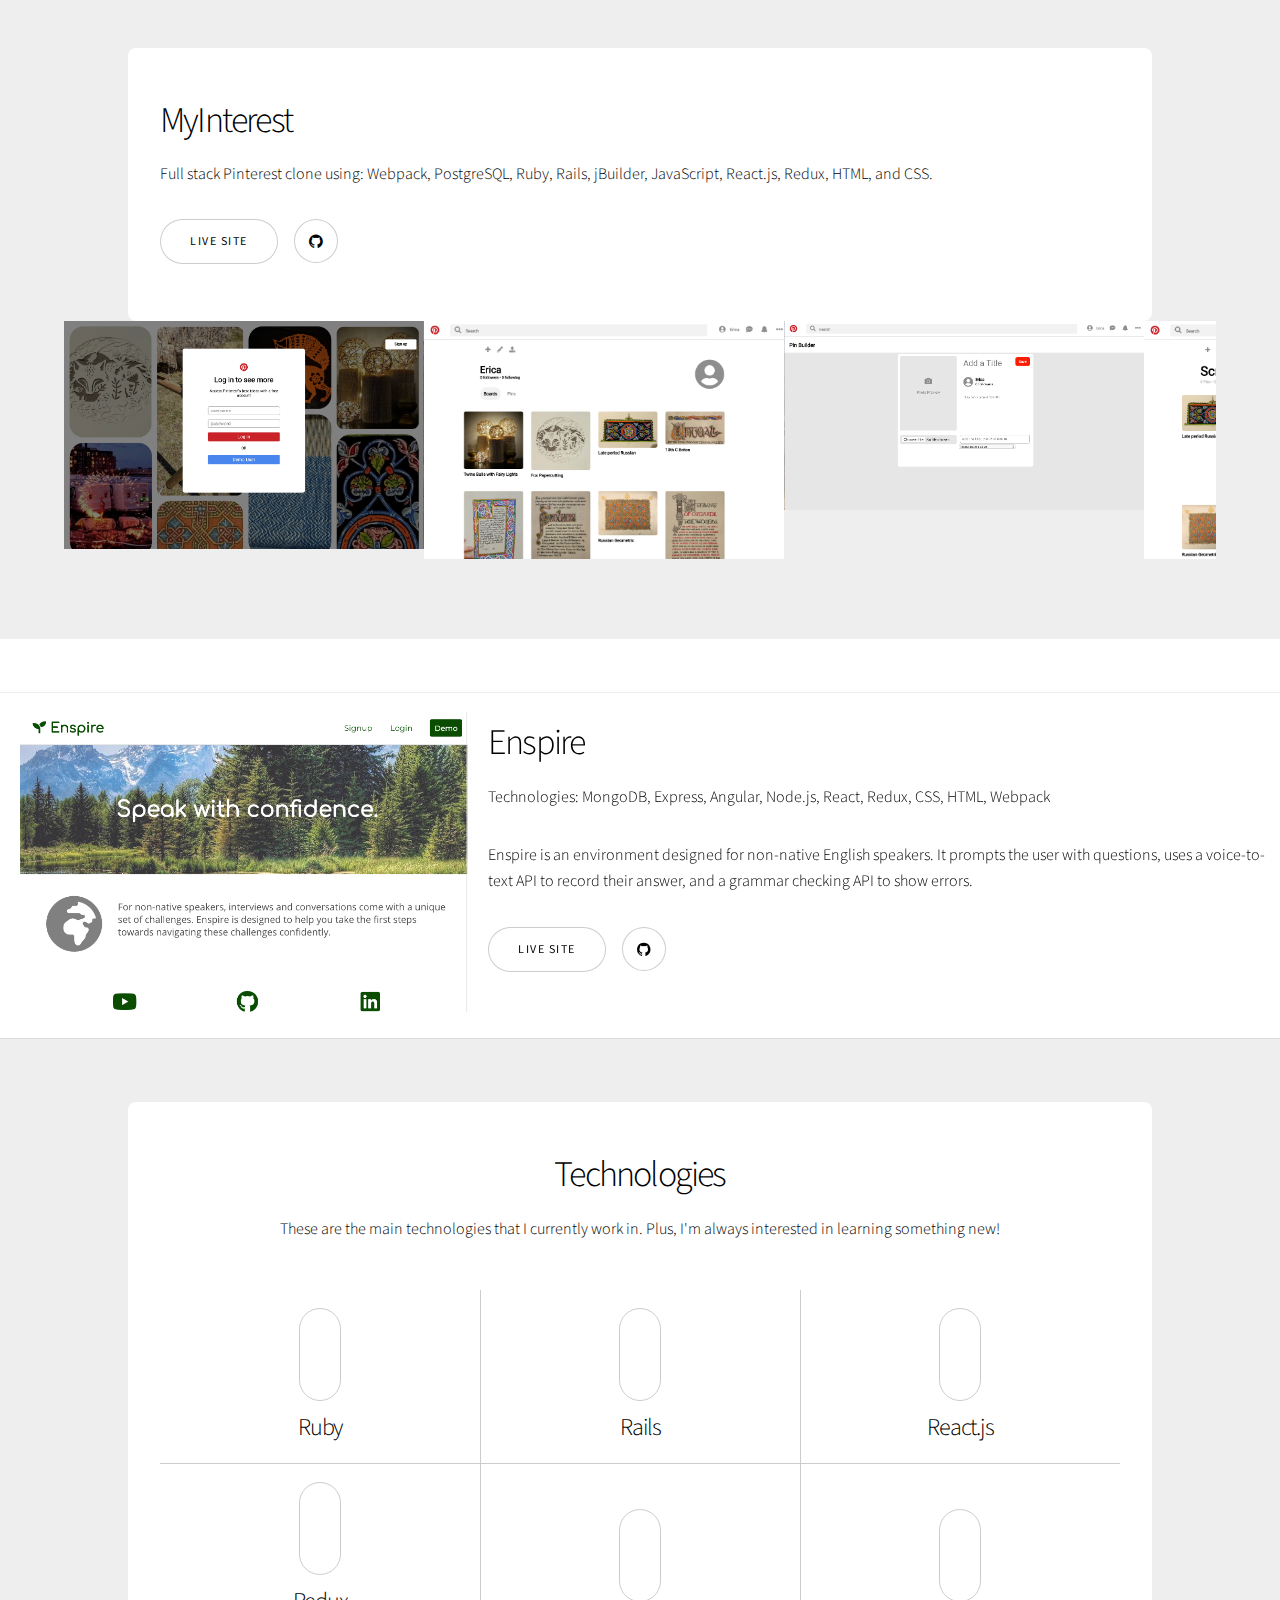
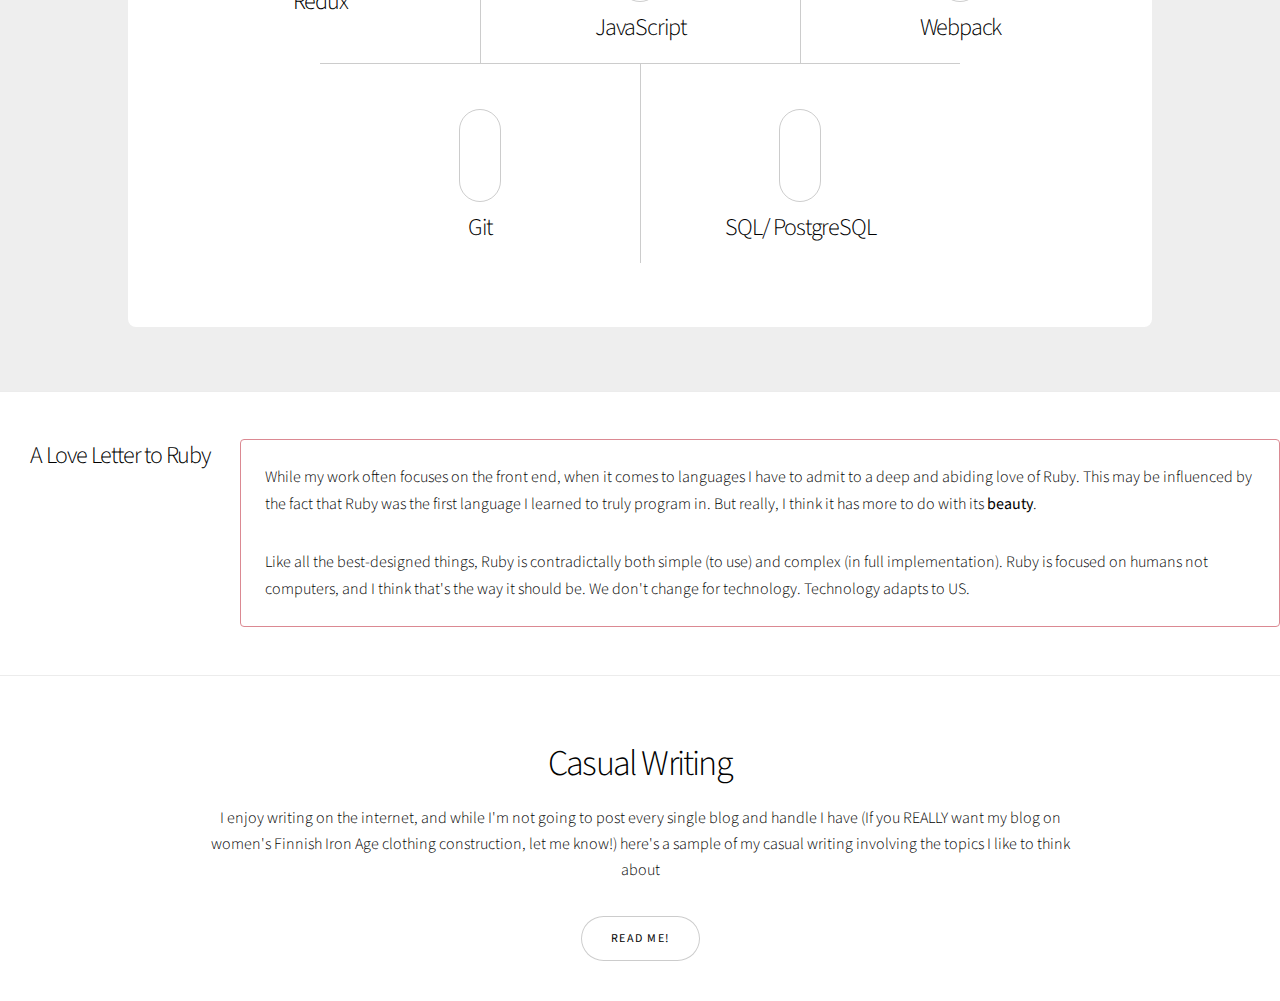
==== commit 44b31873: "Add Google Analytics" ====
--- a/index.html
+++ b/index.html
@@ -6,6 +6,16 @@
 -->
 <html>
 	<head>
+		<!-- Global site tag (gtag.js) - Google Analytics -->
+	<script async src="https://www.googletagmanager.com/gtag/js?id=UA-133454316-1"></script>
+	<script>
+	  window.dataLayer = window.dataLayer || [];
+	  function gtag(){dataLayer.push(arguments);}
+	  gtag('js', new Date());
+
+	  gtag('config', 'UA-133454316-1');
+	</script>
+
 		<title>Erica Edelman</title>
 		<meta charset="utf-8" />
 		<meta name="viewport" content="width=device-width, initial-scale=1, user-scalable=no" />
@@ -82,7 +92,7 @@
 						<img src="images/penrosy_banner.png" alt="" />
 					</div>
 				</section>
-				<br/>
+
 
 
 
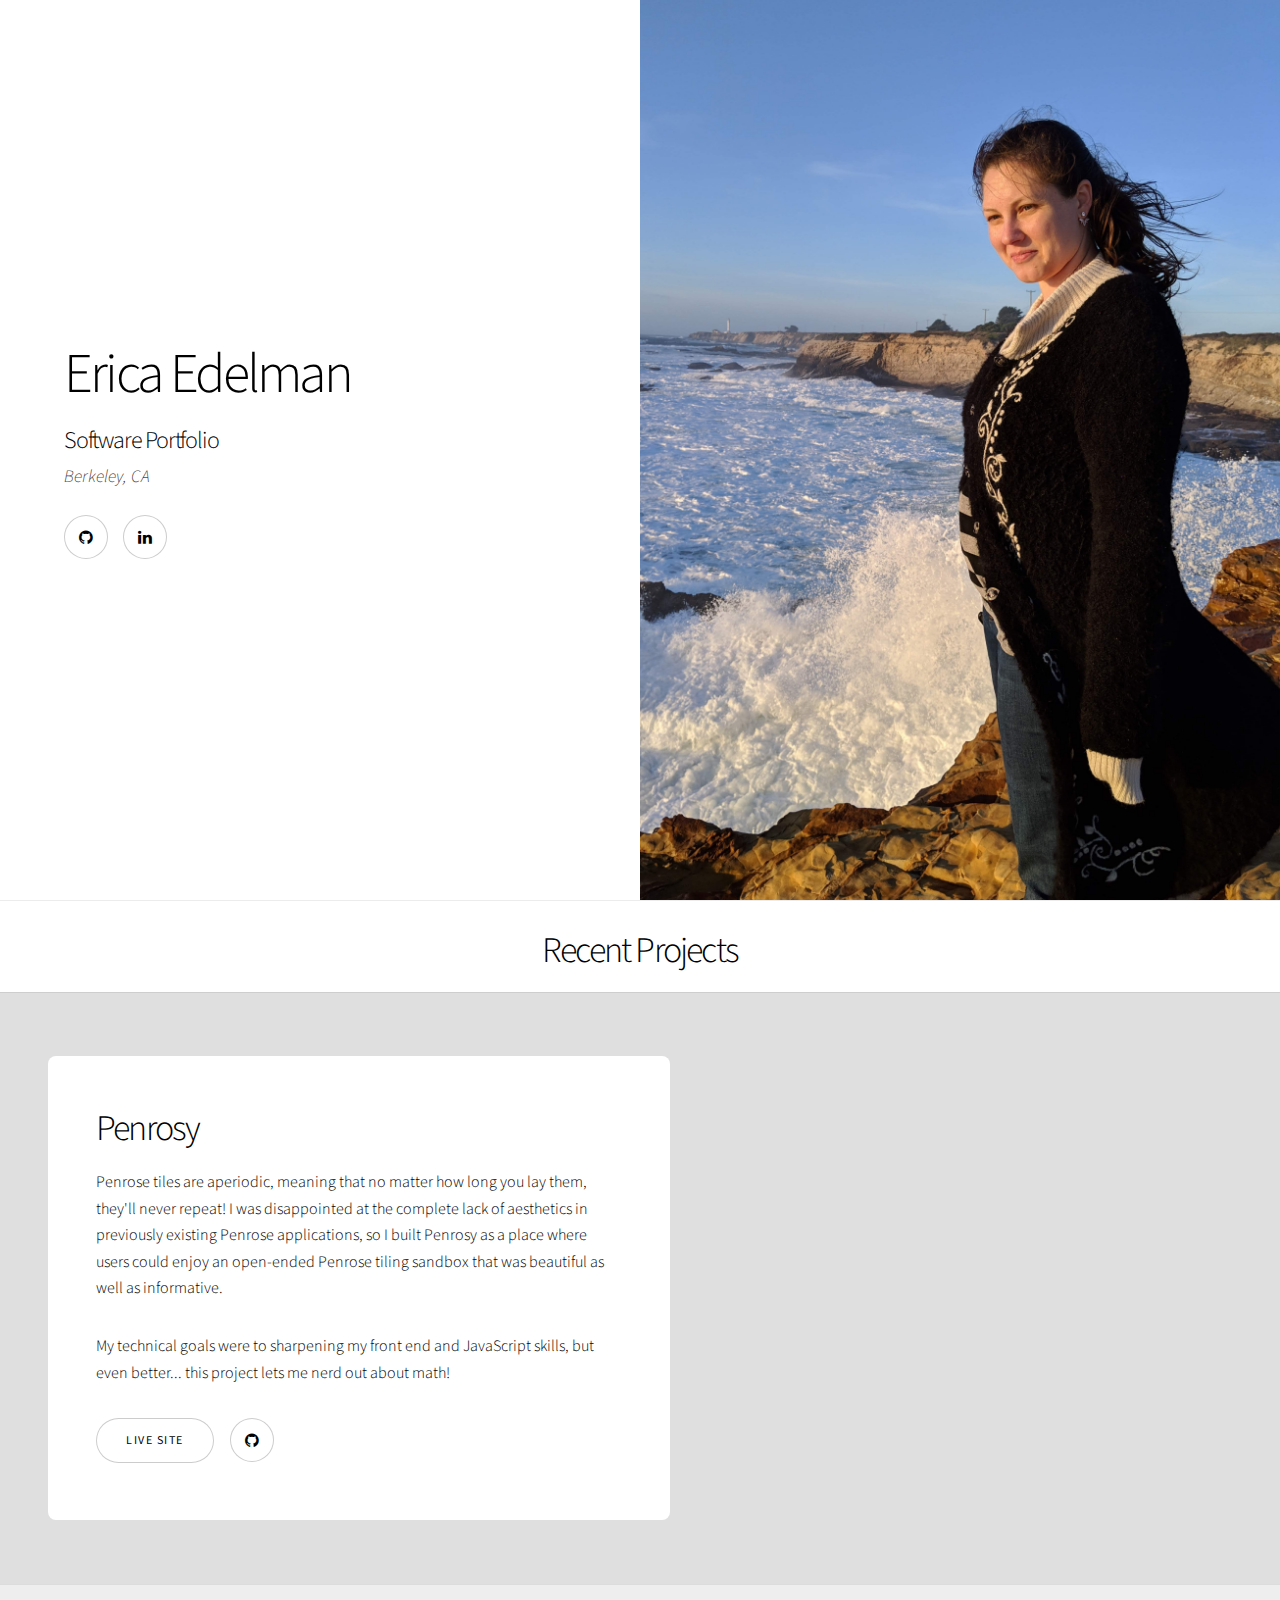
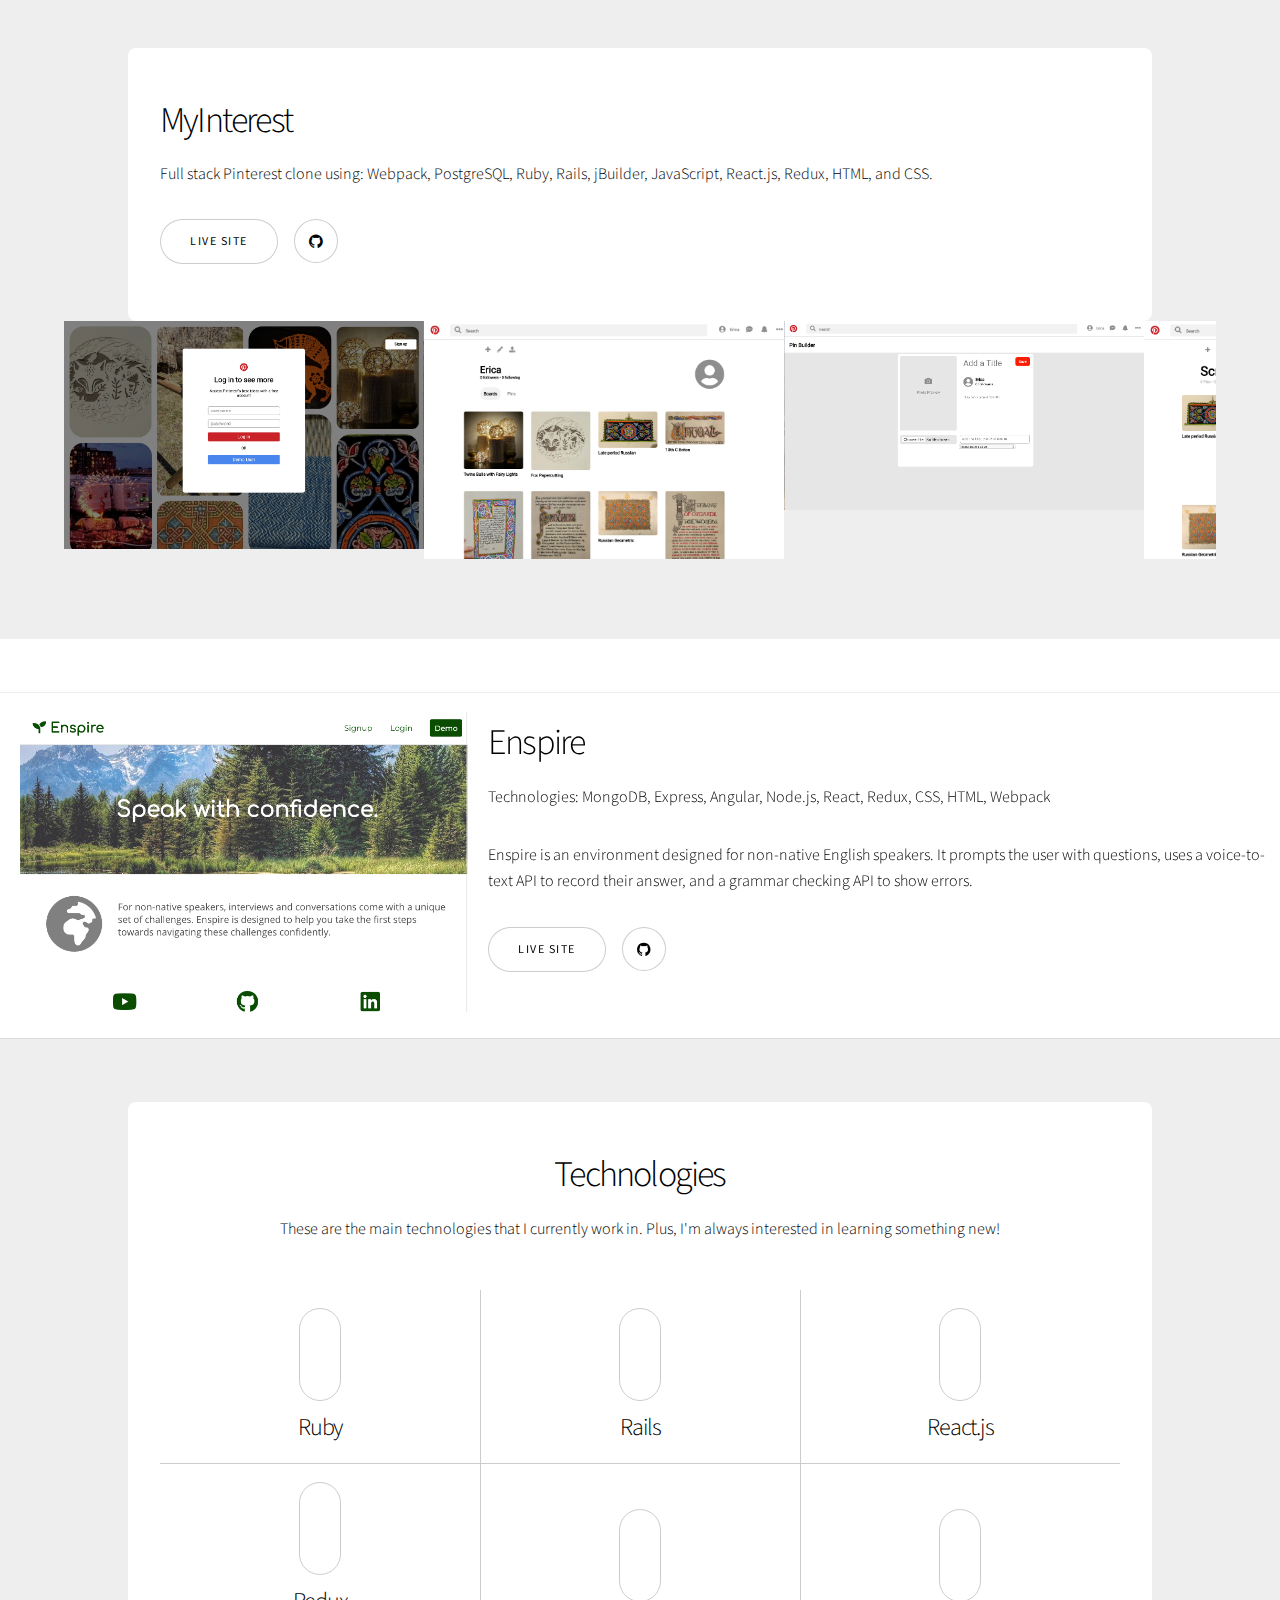
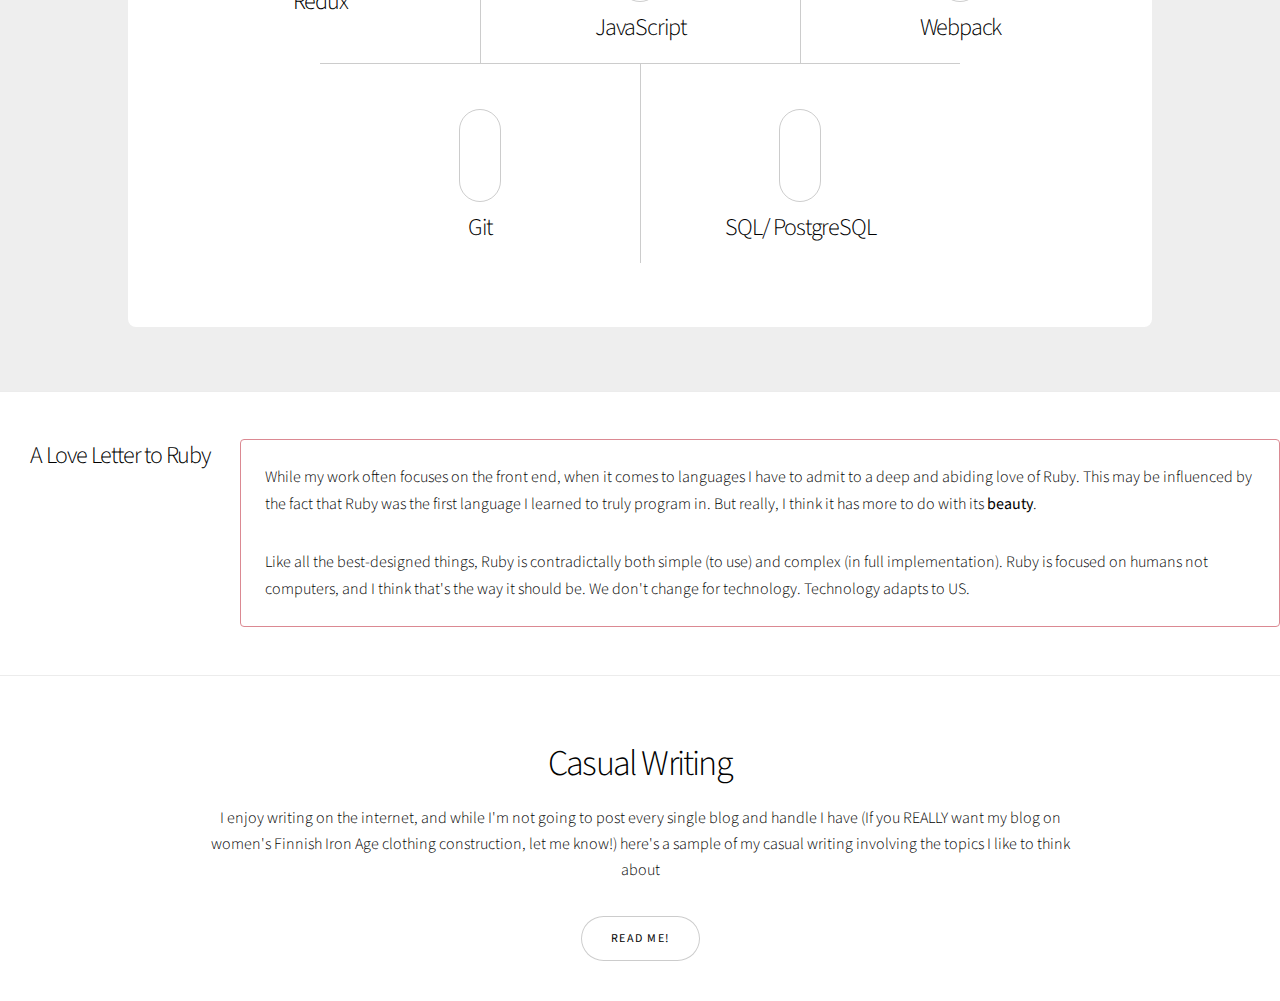
==== commit 3a1fd155: "software portfolio update" ====
--- a/index.html
+++ b/index.html
@@ -44,7 +44,7 @@
 						<div class="content" id='smaller'>
 							<h1>Erica Edelman</h1>
 							<header>
-								<h3>Software Engineer</h3>
+								<h3>Software Portfolio</h3>
 								<p>Berkeley, CA</p>
 							</header>
 							<!-- <p class="major">Software Engineer </p>
@@ -83,7 +83,7 @@
 
 						My technical goals were to sharpening my front end and JavaScript skills, but even better... this project lets me nerd out about math! </p>
 						<ul class="actions">
-							<li><a href="#" class="button">Geek out!</a></li>
+							
 							<li><a href="https://dropspindl.github.io/penrosy/" class="button">Live Site</a></li>
 							<li><a href="https://github.com/dropspindl/penrosy" class="icon style2 fa-github"><span class="label">Github</span></a></li>
 						</ul>
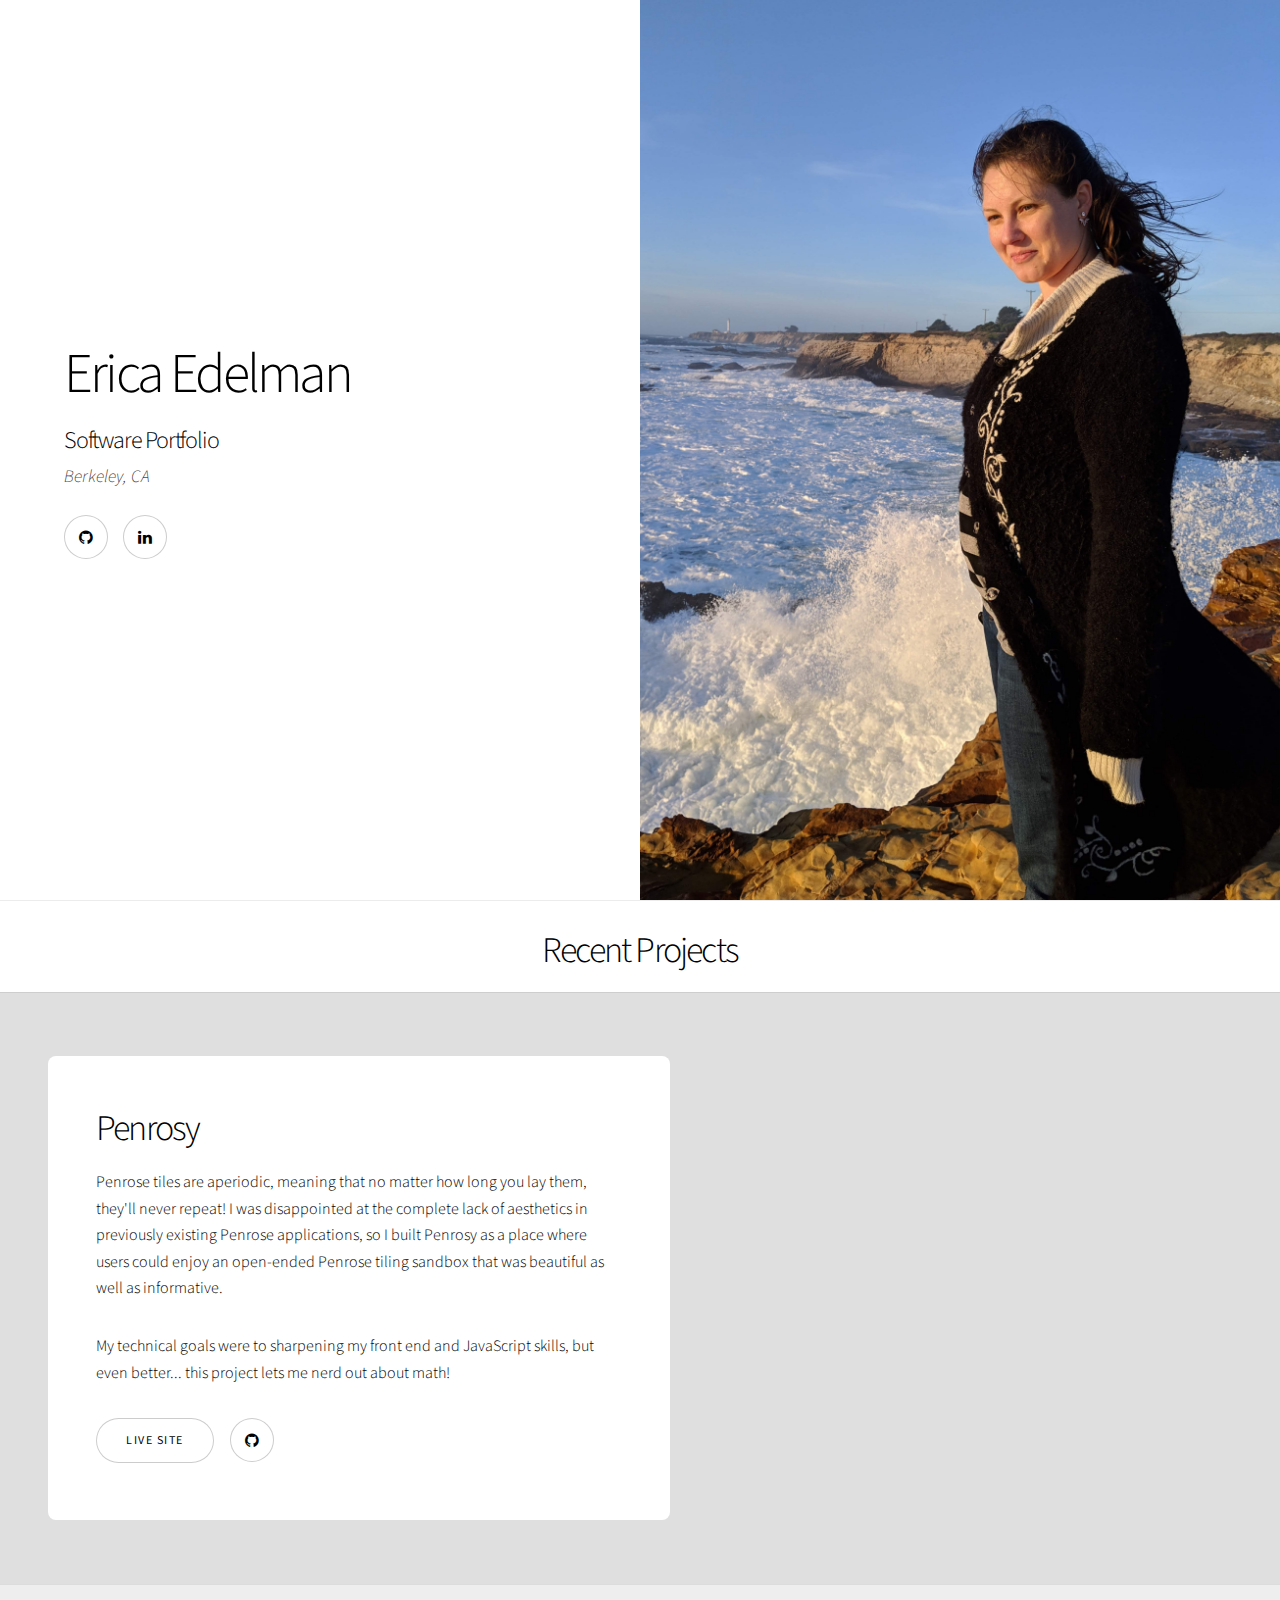
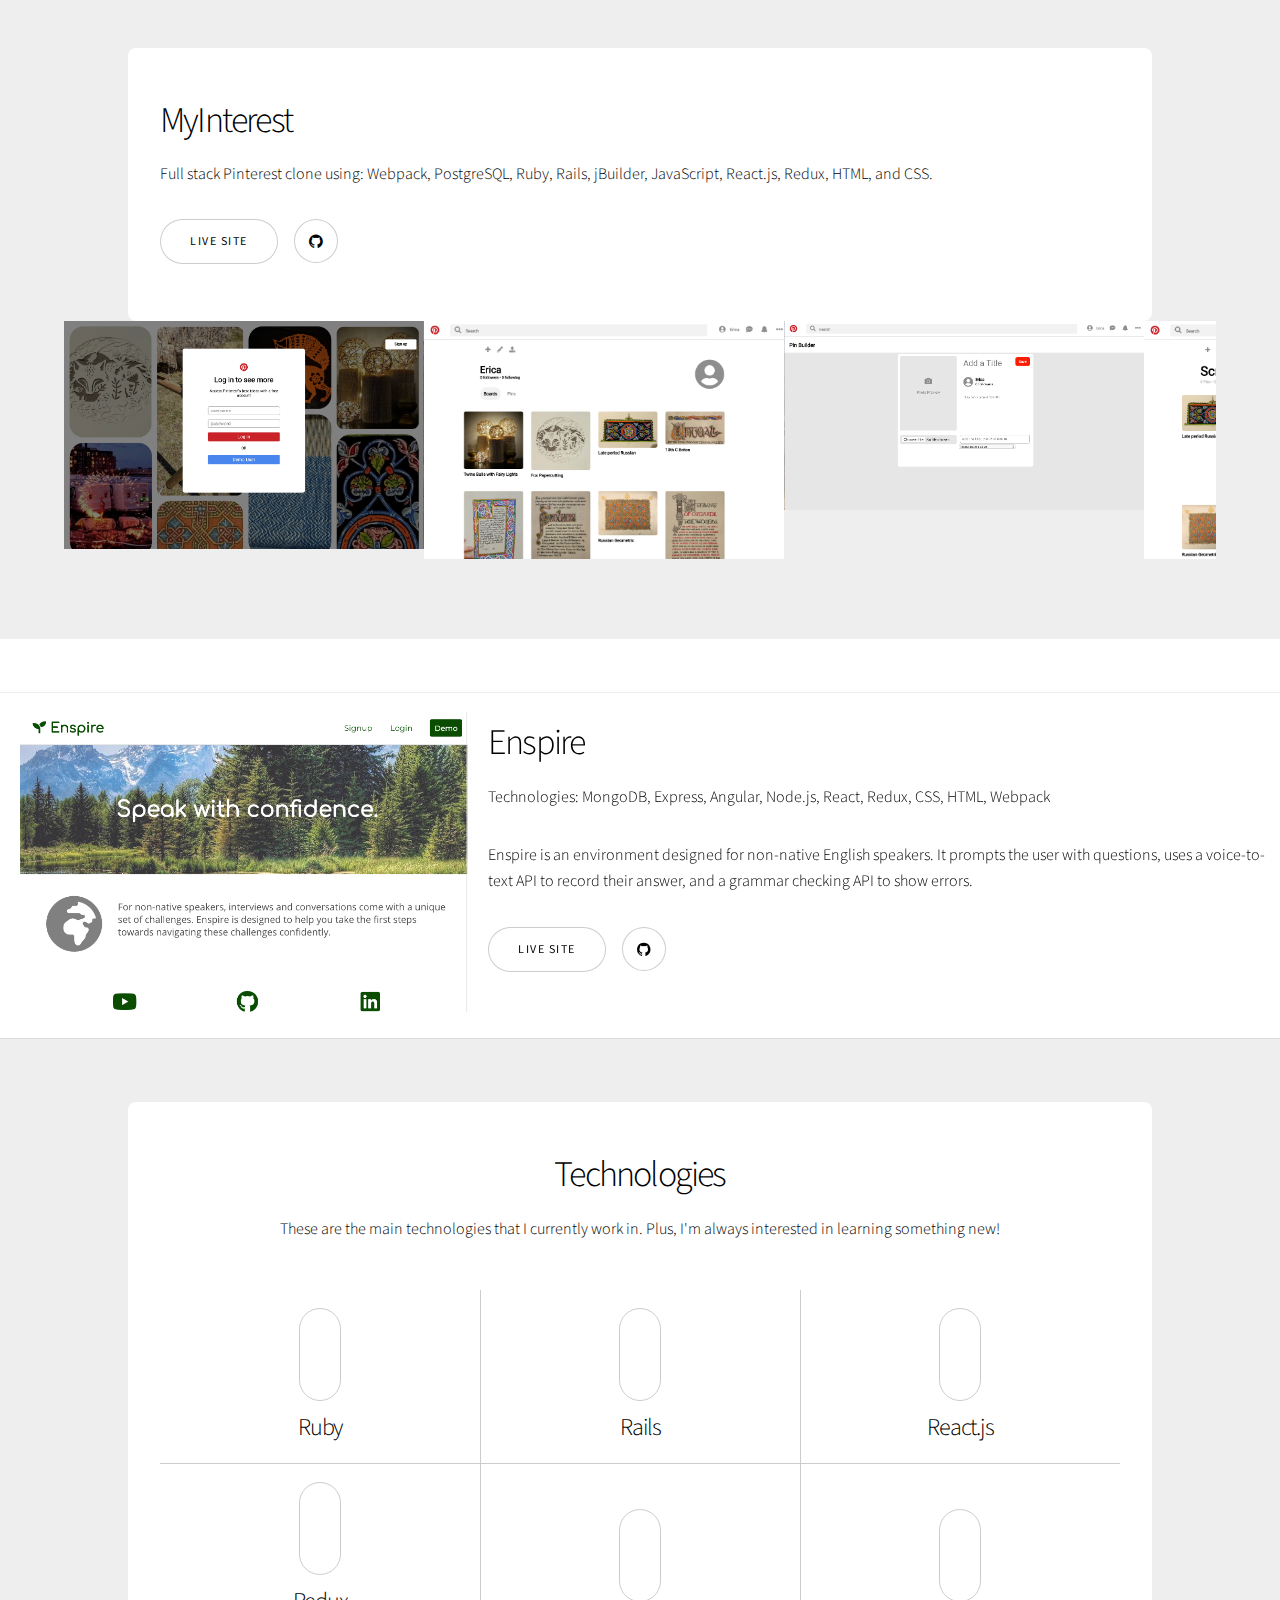
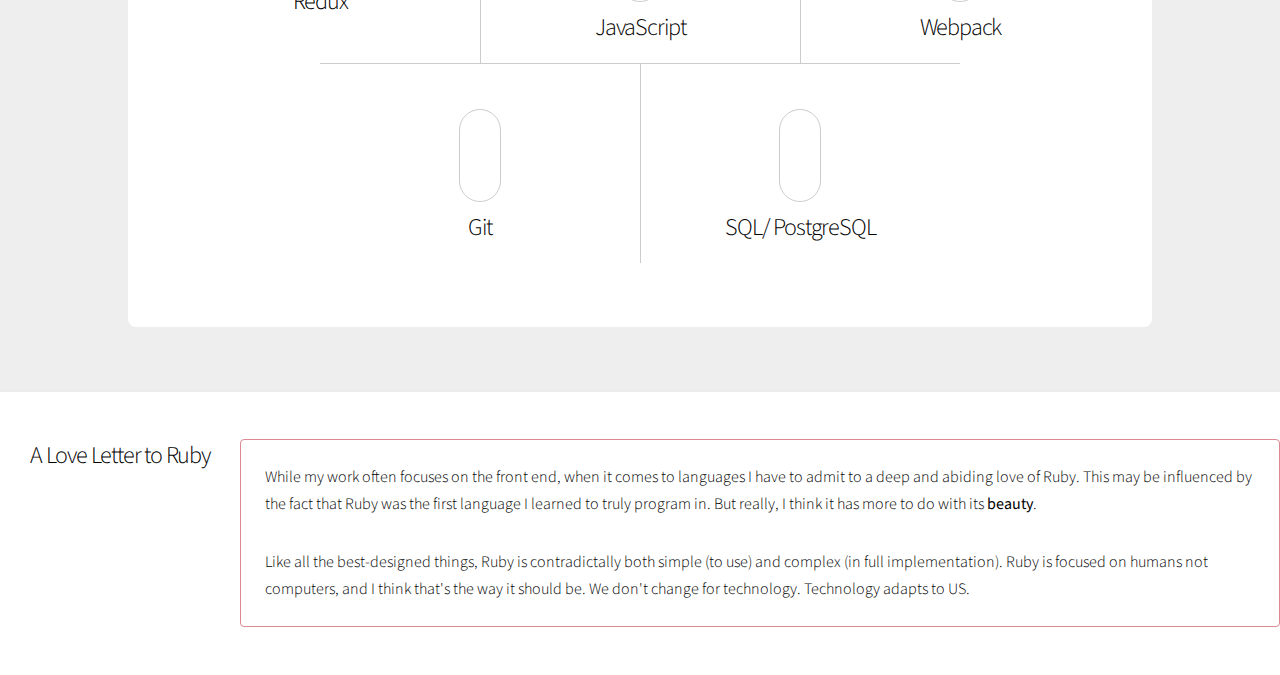
==== commit e85c8377: "delete broken button" ====
--- a/index.html
+++ b/index.html
@@ -319,7 +319,7 @@
 				</div>
 
 				<!-- Five -->
-					<section class="wrapper style1 align-center">
+					<!-- <section class="wrapper style1 align-center">
 						<div class="inner">
 							<h2>Casual Writing</h2>
 							<p>I enjoy writing on the internet, and while I'm not
@@ -329,9 +329,9 @@
 							<a href="#/blog.html" class="button">Read Me!</a>
 						</div>
 
-						<!-- Gallery -->
-
-					</section>
+						
+
+					</section> -->
 
 				<!-- Six -->
 
